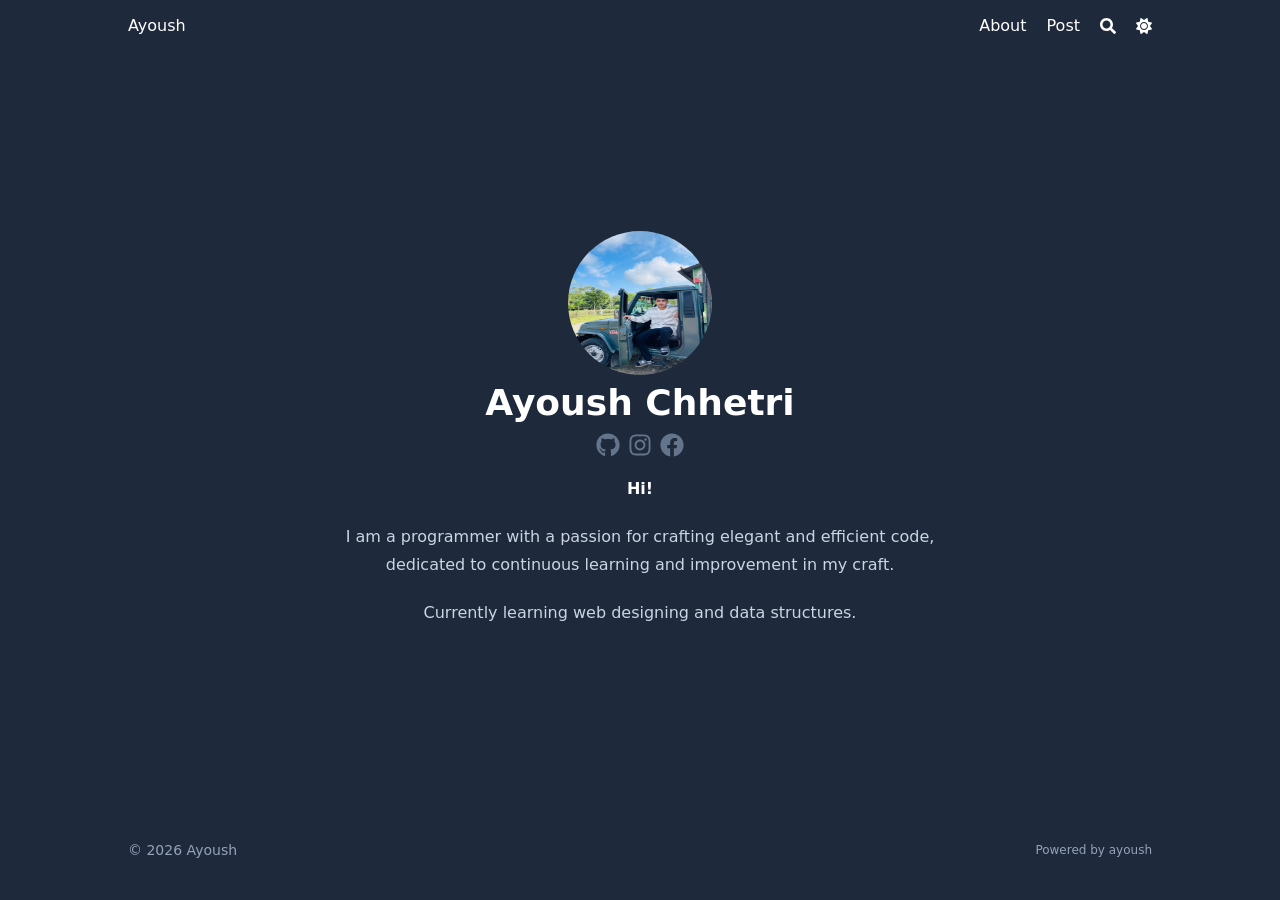
==== index.html @ 7d3e8500 "first deployment" ====
<!DOCTYPE html>
<html lang="en" dir="ltr" class="scroll-smooth" data-default-appearance="dark"
  data-auto-appearance="true"><head>
	<meta name="generator" content="Hugo 0.134.2">
  <meta charset="utf-8" />
  
  <meta http-equiv="content-language" content="en" />
  
  <meta name="viewport" content="width=device-width, initial-scale=1.0" />
  <meta http-equiv="X-UA-Compatible" content="ie=edge" />
  
  <title>Aayoush Chhetri</title>
  <meta name="title" content="Aayoush Chhetri" />
  <link rel="canonical" href="https://ayoushchhetri.com.np" />
  <link rel="alternate" type="application/rss+xml" href="/index.xml" title="ayoush" />
  <link rel="alternate" type="application/json" href="/index.json" title="Ayoush" />
   <link type="text/css" rel="stylesheet" href="/css/main.bundle.min.1c9cd0d1ebaf117272b5c4f6bd49878475cb210d5e0da4f061632d779f5bb46851881c187e6e634dba5071c4e3d80e7d5cec1dd80443b2fa68acd358f9eda881.css"
    integrity="sha512-HJzQ0euvEXJytcT2vUmHhHXLIQ1eDaTwYWMtd59btGhRiBwYfm5jTbpQccTj2A59XOwd2ARDsvporNNY&#43;e2ogQ==" />
  
    <script type="text/javascript" src="/js/appearance.min.516a16745bea5a9bd011138d254cc0fd3973cd55ce6e15f3dec763e7c7c2c7448f8fe7b54cca811cb821b0c7e12cd161caace1dd794ac3d34d40937cbcc9ee12.js"
    integrity="sha512-UWoWdFvqWpvQERONJUzA/TlzzVXObhXz3sdj58fCx0SPj&#43;e1TMqBHLghsMfhLNFhyqzh3XlKw9NNQJN8vMnuEg=="></script>
  
   <script defer type="text/javascript" id="script-bundle" src="/js/main.bundle.min.c178288131a2f1ad46910438db47ac5f7e1c48cf949e49f6dc3310c8ec9660e23fe505805eba4e2e73711335808500360d773a2b64322feb35df52856edca286.js"
    integrity="sha512-wXgogTGi8a1GkQQ420esX34cSM&#43;Unkn23DMQyOyWYOI/5QWAXrpOLnNxEzWAhQA2DXc6K2QyL&#43;s131KFbtyihg==" data-copy="" data-copied=""></script>
  
   <script src="/lib/zoom/zoom.min.37d2094687372da3f7343a221a470f6b8806f7891aa46a5a03966af7f0ebd38b9fe536cb154e6ad28f006d184b294525a7c4054b6bbb4be62d8b453b42db99bd.js" integrity="sha512-N9IJRoc3LaP3NDoiGkcPa4gG94kapGpaA5Zq9/Dr04uf5TbLFU5q0o8AbRhLKUUlp8QFS2u7S&#43;Yti0U7QtuZvQ=="></script>
  
  
  
  <link rel="apple-touch-icon" sizes="180x180" href="/apple-touch-icon.png" />
  <link rel="icon" type="image/png" sizes="32x32" href="/favicon-32x32.png" />
  <link rel="icon" type="image/png" sizes="16x16" href="/favicon-16x16.png" />
  <link rel="manifest" href="/site.webmanifest" />
   
  <meta property="og:url" content="https://ayoushchhetri.com.np">
  <meta property="og:site_name" content="Aayoush Chhetri">
  <meta property="og:title" content="Aayoush Chhetri">
  <meta property="og:locale" content="en">
  <meta property="og:type" content="website">

  
  <meta name="twitter:card" content="summary">
  <meta name="twitter:title" content="Aayoush Chhetri">

  
  <script type="application/ld+json">
  {
    "@context": "https://schema.org",
    "@type": "WebSite",
    "@id": "https:\/\/ayoushchhetri.com.np\/",
    "name": "Aayoush Chhetri",
    
    "inLanguage": "en",
    "url": "https:\/\/ayoushchhetri.com.np\/",
    
    "publisher" : {
      "@type": "Person",
      "name": "Aayoush Chhetri"
    }
  }
  </script>


  
  
  <meta name="author" content="Aayoush Chhetri" />
  
  
  
  <link href="https://github.com/ayoushchhetri" rel="me" />
  
  
  <link href="https://instagram.com/ayoush_chhetri" rel="me" />
  
  
  <link href="https://facebook.com/ayoush.chhetri" rel="me" />
  
  
  
  

<script src="/lib/jquery/jquery.slim.min.b0dca576e87d7eaa5850ae4e61759c065786cdb6489d68fcc82240539eebd5da522bdb4fda085ffd245808c8fe2acb2516408eb774ef26b5f6015fc6737c0ea8.js" integrity="sha512-sNylduh9fqpYUK5OYXWcBleGzbZInWj8yCJAU57r1dpSK9tP2ghf/SRYCMj&#43;KsslFkCOt3TvJrX2AV/Gc3wOqA=="></script>
<meta name="theme-color"/>
  
  
</head>
<body
  class="flex flex-col h-screen px-6 m-auto text-lg leading-7 max-w-7xl bg-neutral text-neutral-900 dark:bg-neutral-800 dark:text-neutral sm:px-14 md:px-24 lg:px-32 scrollbar-thin scrollbar-track-neutral-200 scrollbar-thumb-neutral-400 dark:scrollbar-track-neutral-800 dark:scrollbar-thumb-neutral-600">
  <div id="the-top" class="absolute flex self-center">
    <a class="px-3 py-1 text-sm -translate-y-8 rounded-b-lg bg-primary-200 focus:translate-y-0 dark:bg-neutral-600"
      href="#main-content"><span
        class="font-bold text-primary-600 ltr:pr-2 rtl:pl-2 dark:text-primary-400">&darr;</span>Skip to main content</a>
  </div>
  
  
  <div style="padding-left:0;padding-right:0;padding-top:2px;padding-bottom:3px"
    class="main-menu flex items-center justify-between px-4 py-6 sm:px-6 md:justify-start gap-x-3">
    
    <div class="flex flex-1 items-center justify-between">
        <nav class="flex space-x-3">

            
            <a href="/" class="text-base font-medium text-gray-500 hover:text-gray-900">Ayoush</a>
            

        </nav>
        <nav class="hidden md:flex items-center gap-x-5 md:ml-12 h-12">

            
            
            
  <a href="/about/"  class="flex items-center text-gray-500 hover:text-primary-600 dark:hover:text-primary-400">
    
    <p class="text-base font-medium" title="">
        About
    </p>
</a>



            
            
  <a href="/post/"  class="flex items-center text-gray-500 hover:text-primary-600 dark:hover:text-primary-400">
    
    <p class="text-base font-medium" title="">
        Post
    </p>
</a>



            
            

            


            
            <button id="search-button" aria-label="Search" class="text-base hover:text-primary-600 dark:hover:text-primary-400"
                title="">
                

  <span class="relative block icon">
    <svg aria-hidden="true" focusable="false" data-prefix="fas" data-icon="search" class="svg-inline--fa fa-search fa-w-16" role="img" xmlns="http://www.w3.org/2000/svg" viewBox="0 0 512 512"><path fill="currentColor" d="M505 442.7L405.3 343c-4.5-4.5-10.6-7-17-7H372c27.6-35.3 44-79.7 44-128C416 93.1 322.9 0 208 0S0 93.1 0 208s93.1 208 208 208c48.3 0 92.7-16.4 128-44v16.3c0 6.4 2.5 12.5 7 17l99.7 99.7c9.4 9.4 24.6 9.4 33.9 0l28.3-28.3c9.4-9.4 9.4-24.6.1-34zM208 336c-70.7 0-128-57.2-128-128 0-70.7 57.2-128 128-128 70.7 0 128 57.2 128 128 0 70.7-57.2 128-128 128z"/></svg>

  </span>


            </button>
            


            
            
            <div
                class=" flex items-center">
                <button id="appearance-switcher" aria-label="Dark mode switcher" type="button" class="text-base hover:text-primary-600 dark:hover:text-primary-400">
                    <div class="flex items-center justify-center dark:hidden">
                        

  <span class="relative block icon">
    <svg xmlns="http://www.w3.org/2000/svg" viewBox="0 0 512 512"><path fill="currentColor" d="M32 256c0-123.8 100.3-224 223.8-224c11.36 0 29.7 1.668 40.9 3.746c9.616 1.777 11.75 14.63 3.279 19.44C245 86.5 211.2 144.6 211.2 207.8c0 109.7 99.71 193 208.3 172.3c9.561-1.805 16.28 9.324 10.11 16.95C387.9 448.6 324.8 480 255.8 480C132.1 480 32 379.6 32 256z"/></svg>

  </span>


                    </div>
                    <div class="items-center justify-center hidden dark:flex">
                        

  <span class="relative block icon">
    <svg xmlns="http://www.w3.org/2000/svg" viewBox="0 0 512 512"><path fill="currentColor" d="M256 159.1c-53.02 0-95.1 42.98-95.1 95.1S202.1 351.1 256 351.1s95.1-42.98 95.1-95.1S309 159.1 256 159.1zM509.3 347L446.1 255.1l63.15-91.01c6.332-9.125 1.104-21.74-9.826-23.72l-109-19.7l-19.7-109c-1.975-10.93-14.59-16.16-23.72-9.824L256 65.89L164.1 2.736c-9.125-6.332-21.74-1.107-23.72 9.824L121.6 121.6L12.56 141.3C1.633 143.2-3.596 155.9 2.736 164.1L65.89 256l-63.15 91.01c-6.332 9.125-1.105 21.74 9.824 23.72l109 19.7l19.7 109c1.975 10.93 14.59 16.16 23.72 9.824L256 446.1l91.01 63.15c9.127 6.334 21.75 1.107 23.72-9.822l19.7-109l109-19.7C510.4 368.8 515.6 356.1 509.3 347zM256 383.1c-70.69 0-127.1-57.31-127.1-127.1c0-70.69 57.31-127.1 127.1-127.1s127.1 57.3 127.1 127.1C383.1 326.7 326.7 383.1 256 383.1z"/></svg>

  </span>


                    </div>
                </button>
            </div>
            

        </nav>
        <div class="flex md:hidden items-center gap-x-5 md:ml-12 h-12">

            <span></span>

            


            
            <button id="search-button-mobile" aria-label="Search" class="text-base hover:text-primary-600 dark:hover:text-primary-400"
                title="">
                

  <span class="relative block icon">
    <svg aria-hidden="true" focusable="false" data-prefix="fas" data-icon="search" class="svg-inline--fa fa-search fa-w-16" role="img" xmlns="http://www.w3.org/2000/svg" viewBox="0 0 512 512"><path fill="currentColor" d="M505 442.7L405.3 343c-4.5-4.5-10.6-7-17-7H372c27.6-35.3 44-79.7 44-128C416 93.1 322.9 0 208 0S0 93.1 0 208s93.1 208 208 208c48.3 0 92.7-16.4 128-44v16.3c0 6.4 2.5 12.5 7 17l99.7 99.7c9.4 9.4 24.6 9.4 33.9 0l28.3-28.3c9.4-9.4 9.4-24.6.1-34zM208 336c-70.7 0-128-57.2-128-128 0-70.7 57.2-128 128-128 70.7 0 128 57.2 128 128 0 70.7-57.2 128-128 128z"/></svg>

  </span>


            </button>
            

            
            
            <button id="appearance-switcher-mobile" aria-label="Dark mode switcher" type="button" class="text-base hover:text-primary-600 dark:hover:text-primary-400 ltr:mr-1 rtl:ml-1">
                <div class="flex items-center justify-center dark:hidden">
                    

  <span class="relative block icon">
    <svg xmlns="http://www.w3.org/2000/svg" viewBox="0 0 512 512"><path fill="currentColor" d="M32 256c0-123.8 100.3-224 223.8-224c11.36 0 29.7 1.668 40.9 3.746c9.616 1.777 11.75 14.63 3.279 19.44C245 86.5 211.2 144.6 211.2 207.8c0 109.7 99.71 193 208.3 172.3c9.561-1.805 16.28 9.324 10.11 16.95C387.9 448.6 324.8 480 255.8 480C132.1 480 32 379.6 32 256z"/></svg>

  </span>


                </div>
                <div class="items-center justify-center hidden dark:flex">
                    

  <span class="relative block icon">
    <svg xmlns="http://www.w3.org/2000/svg" viewBox="0 0 512 512"><path fill="currentColor" d="M256 159.1c-53.02 0-95.1 42.98-95.1 95.1S202.1 351.1 256 351.1s95.1-42.98 95.1-95.1S309 159.1 256 159.1zM509.3 347L446.1 255.1l63.15-91.01c6.332-9.125 1.104-21.74-9.826-23.72l-109-19.7l-19.7-109c-1.975-10.93-14.59-16.16-23.72-9.824L256 65.89L164.1 2.736c-9.125-6.332-21.74-1.107-23.72 9.824L121.6 121.6L12.56 141.3C1.633 143.2-3.596 155.9 2.736 164.1L65.89 256l-63.15 91.01c-6.332 9.125-1.105 21.74 9.824 23.72l109 19.7l19.7 109c1.975 10.93 14.59 16.16 23.72 9.824L256 446.1l91.01 63.15c9.127 6.334 21.75 1.107 23.72-9.822l19.7-109l109-19.7C510.4 368.8 515.6 356.1 509.3 347zM256 383.1c-70.69 0-127.1-57.31-127.1-127.1c0-70.69 57.31-127.1 127.1-127.1s127.1 57.3 127.1 127.1C383.1 326.7 326.7 383.1 256 383.1z"/></svg>

  </span>


                </div>
            </button>
            

        </div>
    </div>
    <div class="-my-2 md:hidden">

        <label id="menu-button" class="block">
            
            <div class="cursor-pointer hover:text-primary-600 dark:hover:text-primary-400">
                

  <span class="relative block icon">
    <svg xmlns="http://www.w3.org/2000/svg" viewBox="0 0 448 512"><path fill="currentColor" d="M0 96C0 78.33 14.33 64 32 64H416C433.7 64 448 78.33 448 96C448 113.7 433.7 128 416 128H32C14.33 128 0 113.7 0 96zM0 256C0 238.3 14.33 224 32 224H416C433.7 224 448 238.3 448 256C448 273.7 433.7 288 416 288H32C14.33 288 0 273.7 0 256zM416 448H32C14.33 448 0 433.7 0 416C0 398.3 14.33 384 32 384H416C433.7 384 448 398.3 448 416C448 433.7 433.7 448 416 448z"/></svg>

  </span>


            </div>
            <div id="menu-wrapper" style="padding-top:5px;"
                class="fixed inset-0 z-30 invisible w-screen h-screen m-0 overflow-auto transition-opacity opacity-0 cursor-default bg-neutral-100/50 backdrop-blur-sm dark:bg-neutral-900/50">
                <ul
                    class="flex space-y-2 mt-3 flex-col items-end w-full px-6 py-6 mx-auto overflow-visible list-none ltr:text-right rtl:text-left max-w-7xl">

                    <li id="menu-close-button">
                        <span
                            class="cursor-pointer inline-block align-text-bottom hover:text-primary-600 dark:hover:text-primary-400">

  <span class="relative block icon">
    <svg xmlns="http://www.w3.org/2000/svg" viewBox="0 0 320 512"><path fill="currentColor" d="M310.6 361.4c12.5 12.5 12.5 32.75 0 45.25C304.4 412.9 296.2 416 288 416s-16.38-3.125-22.62-9.375L160 301.3L54.63 406.6C48.38 412.9 40.19 416 32 416S15.63 412.9 9.375 406.6c-12.5-12.5-12.5-32.75 0-45.25l105.4-105.4L9.375 150.6c-12.5-12.5-12.5-32.75 0-45.25s32.75-12.5 45.25 0L160 210.8l105.4-105.4c12.5-12.5 32.75-12.5 45.25 0s12.5 32.75 0 45.25l-105.4 105.4L310.6 361.4z"/></svg>

  </span>

</span>
                    </li>

                    

                    
  <li class="mt-1">
    <a href="/about/"  class="flex items-center text-gray-500 hover:text-primary-600 dark:hover:text-primary-400">
        
        <p class="text-bg font-bg" title="">
            About
        </p>
    </a>
</li>




                    

                    
  <li class="mt-1">
    <a href="/post/"  class="flex items-center text-gray-500 hover:text-primary-600 dark:hover:text-primary-400">
        
        <p class="text-bg font-bg" title="">
            Post
        </p>
    </a>
</li>




                    

                </ul>
                
                

            </div>
        </label>
    </div>
</div>





  
  <div class="relative flex flex-col grow">
    <main id="main-content" class="grow">
      
  
  
    
<article class="
    h-full
   flex flex-col items-center justify-center text-center">
  <header class="relative px-1 py-1 flex flex-col items-center mb-3">
    
      
      
        
      
      
        
          
        
        <img class="mb-2 rounded-full h-36 w-36" width="144" height="144" alt="Susma Tandan"
          src="/img/ayoush.jpg" />
      
    
    <h1 class="text-4xl font-extrabold">
      Ayoush Chhetri
    </h1>
    
    <div class="mt-1 text-2xl">
      
  <div class="flex flex-wrap text-neutral-400 dark:text-neutral-500">
    
      
        <a
          class="px-1 hover:text-primary-700 dark:hover:text-primary-400"
          href="https://github.com/bwit25daoh-bit"
          target="_blank"
          aria-label="Github"
          rel="me noopener noreferrer"
          ><span class="inline-block align-text-bottom">

  <span class="relative block icon">
    <svg xmlns="http://www.w3.org/2000/svg" viewBox="0 0 496 512"><path fill="currentColor" d="M165.9 397.4c0 2-2.3 3.6-5.2 3.6-3.3.3-5.6-1.3-5.6-3.6 0-2 2.3-3.6 5.2-3.6 3-.3 5.6 1.3 5.6 3.6zm-31.1-4.5c-.7 2 1.3 4.3 4.3 4.9 2.6 1 5.6 0 6.2-2s-1.3-4.3-4.3-5.2c-2.6-.7-5.5.3-6.2 2.3zm44.2-1.7c-2.9.7-4.9 2.6-4.6 4.9.3 2 2.9 3.3 5.9 2.6 2.9-.7 4.9-2.6 4.6-4.6-.3-1.9-3-3.2-5.9-2.9zM244.8 8C106.1 8 0 113.3 0 252c0 110.9 69.8 205.8 169.5 239.2 12.8 2.3 17.3-5.6 17.3-12.1 0-6.2-.3-40.4-.3-61.4 0 0-70 15-84.7-29.8 0 0-11.4-29.1-27.8-36.6 0 0-22.9-15.7 1.6-15.4 0 0 24.9 2 38.6 25.8 21.9 38.6 58.6 27.5 72.9 20.9 2.3-16 8.8-27.1 16-33.7-55.9-6.2-112.3-14.3-112.3-110.5 0-27.5 7.6-41.3 23.6-58.9-2.6-6.5-11.1-33.3 2.6-67.9 20.9-6.5 69 27 69 27 20-5.6 41.5-8.5 62.8-8.5s42.8 2.9 62.8 8.5c0 0 48.1-33.6 69-27 13.7 34.7 5.2 61.4 2.6 67.9 16 17.7 25.8 31.5 25.8 58.9 0 96.5-58.9 104.2-114.8 110.5 9.2 7.9 17 22.9 17 46.4 0 33.7-.3 75.4-.3 83.6 0 6.5 4.6 14.4 17.3 12.1C428.2 457.8 496 362.9 496 252 496 113.3 383.5 8 244.8 8zM97.2 352.9c-1.3 1-1 3.3.7 5.2 1.6 1.6 3.9 2.3 5.2 1 1.3-1 1-3.3-.7-5.2-1.6-1.6-3.9-2.3-5.2-1zm-10.8-8.1c-.7 1.3.3 2.9 2.3 3.9 1.6 1 3.6.7 4.3-.7.7-1.3-.3-2.9-2.3-3.9-2-.6-3.6-.3-4.3.7zm32.4 35.6c-1.6 1.3-1 4.3 1.3 6.2 2.3 2.3 5.2 2.6 6.5 1 1.3-1.3.7-4.3-1.3-6.2-2.2-2.3-5.2-2.6-6.5-1zm-11.4-14.7c-1.6 1-1.6 3.6 0 5.9 1.6 2.3 4.3 3.3 5.6 2.3 1.6-1.3 1.6-3.9 0-6.2-1.4-2.3-4-3.3-5.6-2z"/></svg>

  </span>

</span></a
        >
      
    
      
        <a
          class="px-1 hover:text-primary-700 dark:hover:text-primary-400"
          href="https://instagram.com/aayush_chettri_f?igsh=Z2xnaGVqNm93NjB4"
          target="_blank"
          aria-label="Instagram"
          rel="me noopener noreferrer"
          ><span class="inline-block align-text-bottom">

  <span class="relative block icon">
    <svg xmlns="http://www.w3.org/2000/svg" viewBox="0 0 448 512"><path fill="currentColor" d="M224.1 141c-63.6 0-114.9 51.3-114.9 114.9s51.3 114.9 114.9 114.9S339 319.5 339 255.9 287.7 141 224.1 141zm0 189.6c-41.1 0-74.7-33.5-74.7-74.7s33.5-74.7 74.7-74.7 74.7 33.5 74.7 74.7-33.6 74.7-74.7 74.7zm146.4-194.3c0 14.9-12 26.8-26.8 26.8-14.9 0-26.8-12-26.8-26.8s12-26.8 26.8-26.8 26.8 12 26.8 26.8zm76.1 27.2c-1.7-35.9-9.9-67.7-36.2-93.9-26.2-26.2-58-34.4-93.9-36.2-37-2.1-147.9-2.1-184.9 0-35.8 1.7-67.6 9.9-93.9 36.1s-34.4 58-36.2 93.9c-2.1 37-2.1 147.9 0 184.9 1.7 35.9 9.9 67.7 36.2 93.9s58 34.4 93.9 36.2c37 2.1 147.9 2.1 184.9 0 35.9-1.7 67.7-9.9 93.9-36.2 26.2-26.2 34.4-58 36.2-93.9 2.1-37 2.1-147.8 0-184.8zM398.8 388c-7.8 19.6-22.9 34.7-42.6 42.6-29.5 11.7-99.5 9-132.1 9s-102.7 2.6-132.1-9c-19.6-7.8-34.7-22.9-42.6-42.6-11.7-29.5-9-99.5-9-132.1s-2.6-102.7 9-132.1c7.8-19.6 22.9-34.7 42.6-42.6 29.5-11.7 99.5-9 132.1-9s102.7-2.6 132.1 9c19.6 7.8 34.7 22.9 42.6 42.6 11.7 29.5 9 99.5 9 132.1s2.7 102.7-9 132.1z"/></svg>

  </span>

</span></a
        >
      
    
      
        <a
          class="px-1 hover:text-primary-700 dark:hover:text-primary-400"
          href="https://facebook.com/aayush.kshetri.131767"
          target="_blank"
          aria-label="Facebook"
          rel="me noopener noreferrer"
          ><span class="inline-block align-text-bottom">

  <span class="relative block icon">
    <svg xmlns="http://www.w3.org/2000/svg" viewBox="0 0 512 512"><path fill="currentColor" d="M504 256C504 119 393 8 256 8S8 119 8 256c0 123.78 90.69 226.38 209.25 245V327.69h-63V256h63v-54.64c0-62.15 37-96.48 93.67-96.48 27.14 0 55.52 4.84 55.52 4.84v61h-31.28c-30.8 0-40.41 19.12-40.41 38.73V256h68.78l-11 71.69h-57.78V501C413.31 482.38 504 379.78 504 256z"/></svg>

  </span>

</span></a
        >
      
    
  </div>


    </div>
  </header>
  <section class="prose dark:prose-invert"><p><strong>Hi!</strong></p>
<p>I am a programmer with a passion for crafting elegant and efficient code, dedicated to continuous learning and improvement in my craft.</p>
<p>Currently learning web designing and data structures.</p>
</section>
</article>
<section>
  



</section>

  

      <div id="top-scroller" class="pointer-events-none absolute top-[110vh] bottom-0 w-12 ltr:right-0 rtl:left-0">
  <a href="#the-top"
    class="pointer-events-auto sticky top-[calc(100vh-5.5rem)] flex h-12 w-12 mb-16 items-center justify-center rounded-full bg-neutral/50 text-xl text-neutral-700 hover:text-primary-600 dark:bg-neutral-800/50 dark:text-neutral dark:hover:text-primary-400"
    aria-label="Scroll to top" title="Scroll to top">
    &uarr;
  </a>
</div>
    </main><footer id="site-footer" class="py-10 print:hidden">
  
  
    
  
  <div class="flex items-center justify-between">

    
    
    <p class="text-sm text-neutral-500 dark:text-neutral-400">
      &copy;
      2026
      Ayoush
    </p>
    

    
    
    <p class="text-xs text-neutral-500 dark:text-neutral-400">
      
      
      Powered by ayoush
    </p>
    

  </div>
  <script>
    
    mediumZoom(document.querySelectorAll("img:not(.nozoom)"), {
      margin: 24,
      background: 'rgba(0,0,0,0.5)',
      scrollOffset: 0,
    })
    
  </script>
  
  
  <script type="text/javascript" src="/js/process.min.ee03488f19c93c2efb199e2e3014ea5f3cb2ce7d45154adb3399a158cac27ca52831db249ede5bb602700ef87eb02434139de0858af1818ab0fb4182472204a4.js" integrity="sha512-7gNIjxnJPC77GZ4uMBTqXzyyzn1FFUrbM5mhWMrCfKUoMdsknt5btgJwDvh&#43;sCQ0E53ghYrxgYqw&#43;0GCRyIEpA=="></script>
  
  
</footer>
<div
  id="search-wrapper"
  class="invisible fixed inset-0 flex h-screen w-screen cursor-default flex-col bg-neutral-500/50 p-4 backdrop-blur-sm dark:bg-neutral-900/50 sm:p-6 md:p-[10vh] lg:p-[12vh]"
  data-url="https://susma33.github.io/"
  style="z-index:500"
>
  <div
    id="search-modal"
    class="flex flex-col w-full max-w-3xl min-h-0 mx-auto border rounded-md shadow-lg top-20 border-neutral-200 bg-neutral dark:border-neutral-700 dark:bg-neutral-800"
  >
    <header class="relative z-10 flex items-center justify-between flex-none px-2">
      <form class="flex items-center flex-auto min-w-0">
        <div class="flex items-center justify-center w-8 h-8 text-neutral-400">
          

  <span class="relative block icon">
    <svg aria-hidden="true" focusable="false" data-prefix="fas" data-icon="search" class="svg-inline--fa fa-search fa-w-16" role="img" xmlns="http://www.w3.org/2000/svg" viewBox="0 0 512 512"><path fill="currentColor" d="M505 442.7L405.3 343c-4.5-4.5-10.6-7-17-7H372c27.6-35.3 44-79.7 44-128C416 93.1 322.9 0 208 0S0 93.1 0 208s93.1 208 208 208c48.3 0 92.7-16.4 128-44v16.3c0 6.4 2.5 12.5 7 17l99.7 99.7c9.4 9.4 24.6 9.4 33.9 0l28.3-28.3c9.4-9.4 9.4-24.6.1-34zM208 336c-70.7 0-128-57.2-128-128 0-70.7 57.2-128 128-128 70.7 0 128 57.2 128 128 0 70.7-57.2 128-128 128z"/></svg>

  </span>


        </div>
        <input
          type="search"
          id="search-query"
          class="flex flex-auto h-12 mx-1 bg-transparent appearance-none focus:outline-dotted focus:outline-2 focus:outline-transparent"
          placeholder="Search"
          tabindex="0"
        />
      </form>
      <button
        id="close-search-button"
        class="flex items-center justify-center w-8 h-8 text-neutral-700 hover:text-primary-600 dark:text-neutral dark:hover:text-primary-400"
        title="Close (Esc)"
      >
        

  <span class="relative block icon">
    <svg xmlns="http://www.w3.org/2000/svg" viewBox="0 0 320 512"><path fill="currentColor" d="M310.6 361.4c12.5 12.5 12.5 32.75 0 45.25C304.4 412.9 296.2 416 288 416s-16.38-3.125-22.62-9.375L160 301.3L54.63 406.6C48.38 412.9 40.19 416 32 416S15.63 412.9 9.375 406.6c-12.5-12.5-12.5-32.75 0-45.25l105.4-105.4L9.375 150.6c-12.5-12.5-12.5-32.75 0-45.25s32.75-12.5 45.25 0L160 210.8l105.4-105.4c12.5-12.5 32.75-12.5 45.25 0s12.5 32.75 0 45.25l-105.4 105.4L310.6 361.4z"/></svg>

  </span>


      </button>
    </header>
    <section class="flex-auto px-2 overflow-auto">
      <ul id="search-results">
        
      </ul>
    </section>
  </div>
</div>

  </div>
</body>

</html>
---- css/main.bundle.min.1c9cd0d1ebaf117272b5c4f6bd49878475cb210d5e0da4f061632d779f5bb46851881c187e6e634dba5071c4e3d80e7d5cec1dd80443b2fa68acd358f9eda881.css ----
:root{--color-neutral:255, 255, 255;--color-neutral-50:248, 250, 252;--color-neutral-100:241, 245, 249;--color-neutral-200:226, 232, 240;--color-neutral-300:203, 213, 225;--color-neutral-400:148, 163, 184;--color-neutral-500:100, 116, 139;--color-neutral-600:71, 85, 105;--color-neutral-700:51, 65, 85;--color-neutral-800:30, 41, 59;--color-neutral-900:15, 23, 42;--color-primary-50:239, 246, 255;--color-primary-100:219, 234, 254;--color-primary-200:191, 219, 254;--color-primary-300:147, 197, 253;--color-primary-400:96, 165, 250;--color-primary-500:59, 130, 246;--color-primary-600:37, 99, 235;--color-primary-700:29, 78, 216;--color-primary-800:30, 64, 175;--color-primary-900:30, 58, 138;--color-secondary-50:236, 254, 255;--color-secondary-100:207, 250, 254;--color-secondary-200:165, 243, 252;--color-secondary-300:103, 232, 249;--color-secondary-400:34, 211, 238;--color-secondary-500:6, 182, 212;--color-secondary-600:8, 145, 178;--color-secondary-700:14, 116, 144;--color-secondary-800:21, 94, 117;--color-secondary-900:22, 78, 99}/*!Blowfish | MIT License | https://github.com/nunocoracao/blowfish*/#zen-mode-button{cursor:pointer}.zen-mode{position:relative}body.zen-mode-enable{ #bmc-wbtn, .author { display:none !important; }}*,::before,::after{--tw-border-spacing-x:0;--tw-border-spacing-y:0;--tw-translate-x:0;--tw-translate-y:0;--tw-rotate:0;--tw-skew-x:0;--tw-skew-y:0;--tw-scale-x:1;--tw-scale-y:1;--tw-pan-x: ;--tw-pan-y: ;--tw-pinch-zoom: ;--tw-scroll-snap-strictness:proximity;--tw-gradient-from-position: ;--tw-gradient-via-position: ;--tw-gradient-to-position: ;--tw-ordinal: ;--tw-slashed-zero: ;--tw-numeric-figure: ;--tw-numeric-spacing: ;--tw-numeric-fraction: ;--tw-ring-inset: ;--tw-ring-offset-width:0px;--tw-ring-offset-color:#fff;--tw-ring-color:rgb(59 130 246 / 0.5);--tw-ring-offset-shadow:0 0 #0000;--tw-ring-shadow:0 0 #0000;--tw-shadow:0 0 #0000;--tw-shadow-colored:0 0 #0000;--tw-blur: ;--tw-brightness: ;--tw-contrast: ;--tw-grayscale: ;--tw-hue-rotate: ;--tw-invert: ;--tw-saturate: ;--tw-sepia: ;--tw-drop-shadow: ;--tw-backdrop-blur: ;--tw-backdrop-brightness: ;--tw-backdrop-contrast: ;--tw-backdrop-grayscale: ;--tw-backdrop-hue-rotate: ;--tw-backdrop-invert: ;--tw-backdrop-opacity: ;--tw-backdrop-saturate: ;--tw-backdrop-sepia: ;--tw-contain-size: ;--tw-contain-layout: ;--tw-contain-paint: ;--tw-contain-style: }::backdrop{--tw-border-spacing-x:0;--tw-border-spacing-y:0;--tw-translate-x:0;--tw-translate-y:0;--tw-rotate:0;--tw-skew-x:0;--tw-skew-y:0;--tw-scale-x:1;--tw-scale-y:1;--tw-pan-x: ;--tw-pan-y: ;--tw-pinch-zoom: ;--tw-scroll-snap-strictness:proximity;--tw-gradient-from-position: ;--tw-gradient-via-position: ;--tw-gradient-to-position: ;--tw-ordinal: ;--tw-slashed-zero: ;--tw-numeric-figure: ;--tw-numeric-spacing: ;--tw-numeric-fraction: ;--tw-ring-inset: ;--tw-ring-offset-width:0px;--tw-ring-offset-color:#fff;--tw-ring-color:rgb(59 130 246 / 0.5);--tw-ring-offset-shadow:0 0 #0000;--tw-ring-shadow:0 0 #0000;--tw-shadow:0 0 #0000;--tw-shadow-colored:0 0 #0000;--tw-blur: ;--tw-brightness: ;--tw-contrast: ;--tw-grayscale: ;--tw-hue-rotate: ;--tw-invert: ;--tw-saturate: ;--tw-sepia: ;--tw-drop-shadow: ;--tw-backdrop-blur: ;--tw-backdrop-brightness: ;--tw-backdrop-contrast: ;--tw-backdrop-grayscale: ;--tw-backdrop-hue-rotate: ;--tw-backdrop-invert: ;--tw-backdrop-opacity: ;--tw-backdrop-saturate: ;--tw-backdrop-sepia: ;--tw-contain-size: ;--tw-contain-layout: ;--tw-contain-paint: ;--tw-contain-style: }/*!tailwindcss v3.4.17 | MIT License | https://tailwindcss.com*/*,::before,::after{box-sizing:border-box;border-width:0;border-style:solid;border-color:initial}::before,::after{--tw-content:''}html,:host{line-height:1.5;-webkit-text-size-adjust:100%;-moz-tab-size:4;-o-tab-size:4;tab-size:4;font-family:ui-sans-serif,system-ui,sans-serif,apple color emoji,segoe ui emoji,segoe ui symbol,noto color emoji;font-feature-settings:normal;font-variation-settings:normal;-webkit-tap-highlight-color:transparent}body{margin:0;line-height:inherit}hr{height:0;color:inherit;border-top-width:1px}abbr:where([title]){-webkit-text-decoration:underline dotted;text-decoration:underline dotted}h1,h2,h3,h4,h5,h6{font-size:inherit;font-weight:inherit}a{color:inherit;text-decoration:inherit}b,strong{font-weight:bolder}code,kbd,samp,pre{font-family:ui-monospace,SFMono-Regular,Menlo,Monaco,Consolas,liberation mono,courier new,monospace;font-feature-settings:normal;font-variation-settings:normal;font-size:1em}small{font-size:80%}sub,sup{font-size:75%;line-height:0;position:relative;vertical-align:baseline}sub{bottom:-.25em}sup{top:-.5em}table{text-indent:0;border-color:inherit;border-collapse:collapse}button,input,optgroup,select,textarea{font-family:inherit;font-feature-settings:inherit;font-variation-settings:inherit;font-size:100%;font-weight:inherit;line-height:inherit;letter-spacing:inherit;color:inherit;margin:0;padding:0}button,select{text-transform:none}button,input:where([type=button]),input:where([type=reset]),input:where([type=submit]){-webkit-appearance:button;background-color:transparent;background-image:none}:-moz-focusring{outline:auto}:-moz-ui-invalid{box-shadow:none}progress{vertical-align:baseline}::-webkit-inner-spin-button,::-webkit-outer-spin-button{height:auto}[type=search]{-webkit-appearance:textfield;outline-offset:-2px}::-webkit-search-decoration{-webkit-appearance:none}::-webkit-file-upload-button{-webkit-appearance:button;font:inherit}summary{display:list-item}blockquote,dl,dd,h1,h2,h3,h4,h5,h6,hr,figure,p,pre{margin:0}fieldset{margin:0;padding:0}legend{padding:0}ol,ul,menu{list-style:none;margin:0;padding:0}dialog{padding:0}textarea{resize:vertical}input::-moz-placeholder,textarea::-moz-placeholder{opacity:1;color:#9ca3af}input::placeholder,textarea::placeholder{opacity:1;color:#9ca3af}button,[role=button]{cursor:pointer}:disabled{cursor:default}img,svg,video,canvas,audio,iframe,embed,object{display:block;vertical-align:middle}img,video{max-width:100%;height:auto}[hidden]:where(:not([hidden=until-found])){display:none}[type=text],input:where(:not([type])),[type=email],[type=url],[type=password],[type=number],[type=date],[type=datetime-local],[type=month],[type=search],[type=tel],[type=time],[type=week],[multiple],textarea,select{-webkit-appearance:none;-moz-appearance:none;appearance:none;background-color:#fff;border-color:#6b7280;border-width:1px;border-radius:0;padding-top:.5rem;padding-right:.75rem;padding-bottom:.5rem;padding-left:.75rem;font-size:1rem;line-height:1.5rem;--tw-shadow:0 0 #0000}[type=text]:focus,input:where(:not([type])):focus,[type=email]:focus,[type=url]:focus,[type=password]:focus,[type=number]:focus,[type=date]:focus,[type=datetime-local]:focus,[type=month]:focus,[type=search]:focus,[type=tel]:focus,[type=time]:focus,[type=week]:focus,[multiple]:focus,textarea:focus,select:focus{outline:2px solid transparent;outline-offset:2px;--tw-ring-inset:var(--tw-empty,/*!*/ /*!*/);--tw-ring-offset-width:0px;--tw-ring-offset-color:#fff;--tw-ring-color:#2563eb;--tw-ring-offset-shadow:var(--tw-ring-inset) 0 0 0 var(--tw-ring-offset-width) var(--tw-ring-offset-color);--tw-ring-shadow:var(--tw-ring-inset) 0 0 0 calc(1px + var(--tw-ring-offset-width)) var(--tw-ring-color);box-shadow:var(--tw-ring-offset-shadow),var(--tw-ring-shadow),var(--tw-shadow);border-color:#2563eb}input::-moz-placeholder,textarea::-moz-placeholder{color:#6b7280;opacity:1}input::placeholder,textarea::placeholder{color:#6b7280;opacity:1}::-webkit-datetime-edit-fields-wrapper{padding:0}::-webkit-date-and-time-value{min-height:1.5em;text-align:inherit}::-webkit-datetime-edit{display:inline-flex}::-webkit-datetime-edit,::-webkit-datetime-edit-year-field,::-webkit-datetime-edit-month-field,::-webkit-datetime-edit-day-field,::-webkit-datetime-edit-hour-field,::-webkit-datetime-edit-minute-field,::-webkit-datetime-edit-second-field,::-webkit-datetime-edit-millisecond-field,::-webkit-datetime-edit-meridiem-field{padding-top:0;padding-bottom:0}select{background-image:url("data:image/svg+xml,%3csvg xmlns='http://www.w3.org/2000/svg' fill='none' viewBox='0 0 20 20'%3e%3cpath stroke='%236b7280' stroke-linecap='round' stroke-linejoin='round' stroke-width='1.5' d='M6 8l4 4 4-4'/%3e%3c/svg%3e");background-position:right .5rem center;background-repeat:no-repeat;background-size:1.5em 1.5em;padding-right:2.5rem;-webkit-print-color-adjust:exact;print-color-adjust:exact}[multiple],[size]:where(select:not([size="1"])){background-image:initial;background-position:initial;background-repeat:unset;background-size:initial;padding-right:.75rem;-webkit-print-color-adjust:unset;print-color-adjust:unset}[type=checkbox],[type=radio]{-webkit-appearance:none;-moz-appearance:none;appearance:none;padding:0;-webkit-print-color-adjust:exact;print-color-adjust:exact;display:inline-block;vertical-align:middle;background-origin:border-box;-webkit-user-select:none;-moz-user-select:none;user-select:none;flex-shrink:0;height:1rem;width:1rem;color:#2563eb;background-color:#fff;border-color:#6b7280;border-width:1px;--tw-shadow:0 0 #0000}[type=checkbox]{border-radius:0}[type=radio]{border-radius:100%}[type=checkbox]:focus,[type=radio]:focus{outline:2px solid transparent;outline-offset:2px;--tw-ring-inset:var(--tw-empty,/*!*/ /*!*/);--tw-ring-offset-width:2px;--tw-ring-offset-color:#fff;--tw-ring-color:#2563eb;--tw-ring-offset-shadow:var(--tw-ring-inset) 0 0 0 var(--tw-ring-offset-width) var(--tw-ring-offset-color);--tw-ring-shadow:var(--tw-ring-inset) 0 0 0 calc(2px + var(--tw-ring-offset-width)) var(--tw-ring-color);box-shadow:var(--tw-ring-offset-shadow),var(--tw-ring-shadow),var(--tw-shadow)}[type=checkbox]:checked,[type=radio]:checked{border-color:transparent;background-color:currentColor;background-size:100% 100%;background-position:50%;background-repeat:no-repeat}[type=checkbox]:checked{background-image:url("data:image/svg+xml,%3csvg viewBox='0 0 16 16' fill='white' xmlns='http://www.w3.org/2000/svg'%3e%3cpath d='M12.207 4.793a1 1 0 010 1.414l-5 5a1 1 0 01-1.414 0l-2-2a1 1 0 011.414-1.414L6.5 9.086l4.293-4.293a1 1 0 011.414 0z'/%3e%3c/svg%3e")}@media(forced-colors:active){[type=checkbox]:checked{-webkit-appearance:auto;-moz-appearance:auto;appearance:auto}}[type=radio]:checked{background-image:url("data:image/svg+xml,%3csvg viewBox='0 0 16 16' fill='white' xmlns='http://www.w3.org/2000/svg'%3e%3ccircle cx='8' cy='8' r='3'/%3e%3c/svg%3e")}@media(forced-colors:active){[type=radio]:checked{-webkit-appearance:auto;-moz-appearance:auto;appearance:auto}}[type=checkbox]:checked:hover,[type=checkbox]:checked:focus,[type=radio]:checked:hover,[type=radio]:checked:focus{border-color:transparent;background-color:currentColor}[type=checkbox]:indeterminate{background-image:url("data:image/svg+xml,%3csvg xmlns='http://www.w3.org/2000/svg' fill='none' viewBox='0 0 16 16'%3e%3cpath stroke='white' stroke-linecap='round' stroke-linejoin='round' stroke-width='2' d='M4 8h8'/%3e%3c/svg%3e");border-color:transparent;background-color:currentColor;background-size:100% 100%;background-position:50%;background-repeat:no-repeat}@media(forced-colors:active){[type=checkbox]:indeterminate{-webkit-appearance:auto;-moz-appearance:auto;appearance:auto}}[type=checkbox]:indeterminate:hover,[type=checkbox]:indeterminate:focus{border-color:transparent;background-color:currentColor}[type=file]{background:unset;border-color:inherit;border-width:0;border-radius:0;padding:0;font-size:unset;line-height:inherit}[type=file]:focus{outline:1px solid ButtonText;outline:1px auto -webkit-focus-ring-color}@supports(-moz-appearance:none){*{scrollbar-color:initial;scrollbar-width:initial}}.container{width:100%}@media(min-width:640px){.container{max-width:640px}}@media(min-width:853px){.container{max-width:853px}}@media(min-width:1024px){.container{max-width:1024px}}@media(min-width:1280px){.container{max-width:1280px}}@media(min-width:1536px){.container{max-width:1536px}}.prose{color:var(--tw-prose-body);max-width:65ch}.prose :where(p):not(:where([class~=not-prose],[class~=not-prose] *)){margin-top:1.25em;margin-bottom:1.25em}.prose :where([class~=lead]):not(:where([class~=not-prose],[class~=not-prose] *)){color:var(--tw-prose-lead);font-size:1.25em;line-height:1.6;margin-top:1.2em;margin-bottom:1.2em}.prose :where(a):not(:where([class~=not-prose],[class~=not-prose] *)){color:var(--tw-prose-links);text-decoration:none;font-weight:500;text-decoration-color:rgba(var(--color-primary-300),1)}.prose :where(a):not(:where([class~=not-prose],[class~=not-prose] *)):hover{color:rgba(var(--color-primary-600),1);text-decoration:none;border-radius:.09rem}.prose :where(strong):not(:where([class~=not-prose],[class~=not-prose] *)){color:var(--tw-prose-bold);font-weight:600}.prose :where(a strong):not(:where([class~=not-prose],[class~=not-prose] *)){color:inherit}.prose :where(blockquote strong):not(:where([class~=not-prose],[class~=not-prose] *)){color:inherit}.prose :where(thead th strong):not(:where([class~=not-prose],[class~=not-prose] *)){color:inherit}.prose :where(ol):not(:where([class~=not-prose],[class~=not-prose] *)){list-style-type:decimal;margin-top:1.25em;margin-bottom:1.25em;padding-inline-start:1.625em}.prose :where(ol[type=A]):not(:where([class~=not-prose],[class~=not-prose] *)){list-style-type:upper-alpha}.prose :where(ol[type=a]):not(:where([class~=not-prose],[class~=not-prose] *)){list-style-type:lower-alpha}.prose :where(ol[type=As]):not(:where([class~=not-prose],[class~=not-prose] *)){list-style-type:upper-alpha}.prose :where(ol[type=as]):not(:where([class~=not-prose],[class~=not-prose] *)){list-style-type:lower-alpha}.prose :where(ol[type=I]):not(:where([class~=not-prose],[class~=not-prose] *)){list-style-type:upper-roman}.prose :where(ol[type=i]):not(:where([class~=not-prose],[class~=not-prose] *)){list-style-type:lower-roman}.prose :where(ol[type=Is]):not(:where([class~=not-prose],[class~=not-prose] *)){list-style-type:upper-roman}.prose :where(ol[type=is]):not(:where([class~=not-prose],[class~=not-prose] *)){list-style-type:lower-roman}.prose :where(ol[type="1"]):not(:where([class~=not-prose],[class~=not-prose] *)){list-style-type:decimal}.prose :where(ul):not(:where([class~=not-prose],[class~=not-prose] *)){list-style-type:disc;margin-top:1.25em;margin-bottom:1.25em;padding-inline-start:1.625em}.prose :where(ol>li):not(:where([class~=not-prose],[class~=not-prose] *))::marker{font-weight:400;color:var(--tw-prose-counters)}.prose :where(ul>li):not(:where([class~=not-prose],[class~=not-prose] *))::marker{color:var(--tw-prose-bullets)}.prose :where(dt):not(:where([class~=not-prose],[class~=not-prose] *)){color:var(--tw-prose-headings);font-weight:600;margin-top:1.25em}.prose :where(hr):not(:where([class~=not-prose],[class~=not-prose] *)){border-color:var(--tw-prose-hr);border-top-width:1px;margin-top:3em;margin-bottom:3em}.prose :where(blockquote):not(:where([class~=not-prose],[class~=not-prose] *)){font-weight:500;font-style:italic;color:var(--tw-prose-quotes);border-inline-start-width:.25rem;border-inline-start-color:var(--tw-prose-quote-borders);quotes:"\201C""\201D""\2018""\2019";margin-top:1.6em;margin-bottom:1.6em;padding-inline-start:1em}.prose :where(blockquote p:first-of-type):not(:where([class~=not-prose],[class~=not-prose] *))::before{content:open-quote}.prose :where(blockquote p:last-of-type):not(:where([class~=not-prose],[class~=not-prose] *))::after{content:close-quote}.prose :where(h1):not(:where([class~=not-prose],[class~=not-prose] *)){color:var(--tw-prose-headings);font-weight:800;font-size:2.25em;margin-top:0;margin-bottom:.8888889em;line-height:1.1111111}.prose :where(h1 strong):not(:where([class~=not-prose],[class~=not-prose] *)){font-weight:900;color:inherit}.prose :where(h2):not(:where([class~=not-prose],[class~=not-prose] *)){color:var(--tw-prose-headings);font-weight:700;font-size:1.5em;margin-top:2em;margin-bottom:1em;line-height:1.3333333}.prose :where(h2 strong):not(:where([class~=not-prose],[class~=not-prose] *)){font-weight:800;color:inherit}.prose :where(h3):not(:where([class~=not-prose],[class~=not-prose] *)){color:var(--tw-prose-headings);font-weight:600;font-size:1.25em;margin-top:1.6em;margin-bottom:.6em;line-height:1.6}.prose :where(h3 strong):not(:where([class~=not-prose],[class~=not-prose] *)){font-weight:700;color:inherit}.prose :where(h4):not(:where([class~=not-prose],[class~=not-prose] *)){color:var(--tw-prose-headings);font-weight:600;margin-top:1.5em;margin-bottom:.5em;line-height:1.5}.prose :where(h4 strong):not(:where([class~=not-prose],[class~=not-prose] *)){font-weight:700;color:inherit}.prose :where(img):not(:where([class~=not-prose],[class~=not-prose] *)){margin-top:2em;margin-bottom:2em}.prose :where(picture):not(:where([class~=not-prose],[class~=not-prose] *)){display:block;margin-top:2em;margin-bottom:2em}.prose :where(video):not(:where([class~=not-prose],[class~=not-prose] *)){margin-top:2em;margin-bottom:2em}.prose :where(kbd):not(:where([class~=not-prose],[class~=not-prose] *)){font-weight:600;font-family:inherit;color:var(--tw-prose-kbd);box-shadow:0 0 0 1px rgb(var(--tw-prose-kbd-shadows)/10%),0 3px rgb(var(--tw-prose-kbd-shadows)/10%);font-size:.9rem;border-radius:.25rem;padding-top:.1875em;padding-inline-end:.375em;padding-bottom:.1875em;padding-inline-start:.375em;background-color:rgba(var(--color-neutral-200),1);padding:.1rem .4rem}.prose :where(code):not(:where([class~=not-prose],[class~=not-prose] *)){color:var(--tw-prose-code);font-weight:600;font-size:.875em;background-color:rgba(var(--color-neutral-50),1);padding-top:3px;padding-bottom:3px;padding-left:5px;padding-right:5px;border-radius:.25rem}.prose :where(code):not(:where([class~=not-prose],[class~=not-prose] *))::before{content:"`";display:none}.prose :where(code):not(:where([class~=not-prose],[class~=not-prose] *))::after{content:"`";display:none}.prose :where(a code):not(:where([class~=not-prose],[class~=not-prose] *)){color:var(--tw-prose-code)}.prose :where(h1 code):not(:where([class~=not-prose],[class~=not-prose] *)){color:inherit}.prose :where(h2 code):not(:where([class~=not-prose],[class~=not-prose] *)){color:inherit;font-size:.875em}.prose :where(h3 code):not(:where([class~=not-prose],[class~=not-prose] *)){color:inherit;font-size:.9em}.prose :where(h4 code):not(:where([class~=not-prose],[class~=not-prose] *)){color:inherit}.prose :where(blockquote code):not(:where([class~=not-prose],[class~=not-prose] *)){color:inherit}.prose :where(thead th code):not(:where([class~=not-prose],[class~=not-prose] *)){color:inherit}.prose :where(pre):not(:where([class~=not-prose],[class~=not-prose] *)){color:var(--tw-prose-pre-code);background-color:var(--tw-prose-pre-bg);overflow-x:auto;font-weight:400;font-size:.875em;line-height:1.7142857;margin-top:1.7142857em;margin-bottom:1.7142857em;border-radius:.375rem;padding-top:.8571429em;padding-inline-end:1.1428571em;padding-bottom:.8571429em;padding-inline-start:1.1428571em}.prose :where(pre code):not(:where([class~=not-prose],[class~=not-prose] *)){background-color:transparent;border-width:0;border-radius:0;padding:0;font-weight:inherit;color:inherit;font-size:inherit;font-family:inherit;line-height:inherit}.prose :where(pre code):not(:where([class~=not-prose],[class~=not-prose] *))::before{content:none}.prose :where(pre code):not(:where([class~=not-prose],[class~=not-prose] *))::after{content:none}.prose :where(table):not(:where([class~=not-prose],[class~=not-prose] *)){width:100%;table-layout:auto;margin-top:2em;margin-bottom:2em;font-size:.875em;line-height:1.7142857}.prose :where(thead):not(:where([class~=not-prose],[class~=not-prose] *)){border-bottom-width:1px;border-bottom-color:var(--tw-prose-th-borders)}.prose :where(thead th):not(:where([class~=not-prose],[class~=not-prose] *)){color:var(--tw-prose-headings);font-weight:600;vertical-align:bottom;padding-inline-end:.5714286em;padding-bottom:.5714286em;padding-inline-start:.5714286em}.prose :where(tbody tr):not(:where([class~=not-prose],[class~=not-prose] *)){border-bottom-width:1px;border-bottom-color:var(--tw-prose-td-borders)}.prose :where(tbody tr:last-child):not(:where([class~=not-prose],[class~=not-prose] *)){border-bottom-width:0}.prose :where(tbody td):not(:where([class~=not-prose],[class~=not-prose] *)){vertical-align:baseline}.prose :where(tfoot):not(:where([class~=not-prose],[class~=not-prose] *)){border-top-width:1px;border-top-color:var(--tw-prose-th-borders)}.prose :where(tfoot td):not(:where([class~=not-prose],[class~=not-prose] *)){vertical-align:top}.prose :where(th,td):not(:where([class~=not-prose],[class~=not-prose] *)){text-align:start}.prose :where(figure>*):not(:where([class~=not-prose],[class~=not-prose] *)){margin-top:0;margin-bottom:0}.prose :where(figcaption):not(:where([class~=not-prose],[class~=not-prose] *)){color:var(--tw-prose-captions);font-size:.875em;line-height:1.4285714;margin-top:.8571429em}.prose{--tw-prose-body:rgba(var(--color-neutral-700), 1);--tw-prose-headings:rgba(var(--color-neutral-800), 1);--tw-prose-lead:rgba(var(--color-neutral-500), 1);--tw-prose-links:rgba(var(--color-primary-600), 1);--tw-prose-bold:rgba(var(--color-neutral-900), 1);--tw-prose-counters:rgba(var(--color-neutral-800), 1);--tw-prose-bullets:rgba(var(--color-neutral-500), 1);--tw-prose-hr:rgba(var(--color-neutral-200), 1);--tw-prose-quotes:rgba(var(--color-neutral-700), 1);--tw-prose-quote-borders:rgba(var(--color-primary-200), 1);--tw-prose-captions:rgba(var(--color-neutral-500), 1);--tw-prose-kbd:#111827;--tw-prose-kbd-shadows:17 24 39;--tw-prose-code:rgba(var(--color-secondary-700), 1);--tw-prose-pre-code:rgba(var(--color-neutral-700), 1);--tw-prose-pre-bg:rgba(var(--color-neutral-50), 1);--tw-prose-th-borders:rgba(var(--color-neutral-500), 1);--tw-prose-td-borders:rgba(var(--color-neutral-300), 1);--tw-prose-invert-body:rgba(var(--color-neutral-300), 1);--tw-prose-invert-headings:rgba(var(--color-neutral-50), 1);--tw-prose-invert-lead:rgba(var(--color-neutral-500), 1);--tw-prose-invert-links:rgba(var(--color-primary-400), 1);--tw-prose-invert-bold:rgba(var(--color-neutral), 1);--tw-prose-invert-counters:rgba(var(--color-neutral-400), 1);--tw-prose-invert-bullets:rgba(var(--color-neutral-600), 1);--tw-prose-invert-hr:rgba(var(--color-neutral-500), 1);--tw-prose-invert-quotes:rgba(var(--color-neutral-200), 1);--tw-prose-invert-quote-borders:rgba(var(--color-primary-900), 1);--tw-prose-invert-captions:rgba(var(--color-neutral-400), 1);--tw-prose-invert-kbd:#fff;--tw-prose-invert-kbd-shadows:255 255 255;--tw-prose-invert-code:rgba(var(--color-secondary-400), 1);--tw-prose-invert-pre-code:rgba(var(--color-neutral-200), 1);--tw-prose-invert-pre-bg:rgba(var(--color-neutral-700), 1);--tw-prose-invert-th-borders:rgba(var(--color-neutral-500), 1);--tw-prose-invert-td-borders:rgba(var(--color-neutral-700), 1);font-size:1rem;line-height:1.75}.prose :where(picture>img):not(:where([class~=not-prose],[class~=not-prose] *)){margin-top:0;margin-bottom:0}.prose :where(li):not(:where([class~=not-prose],[class~=not-prose] *)){margin-top:.5em;margin-bottom:.5em}.prose :where(ol>li):not(:where([class~=not-prose],[class~=not-prose] *)){padding-inline-start:.375em}.prose :where(ul>li):not(:where([class~=not-prose],[class~=not-prose] *)){padding-inline-start:.375em}.prose :where(.prose>ul>li p):not(:where([class~=not-prose],[class~=not-prose] *)){margin-top:.75em;margin-bottom:.75em}.prose :where(.prose>ul>li>p:first-child):not(:where([class~=not-prose],[class~=not-prose] *)){margin-top:1.25em}.prose :where(.prose>ul>li>p:last-child):not(:where([class~=not-prose],[class~=not-prose] *)){margin-bottom:1.25em}.prose :where(.prose>ol>li>p:first-child):not(:where([class~=not-prose],[class~=not-prose] *)){margin-top:1.25em}.prose :where(.prose>ol>li>p:last-child):not(:where([class~=not-prose],[class~=not-prose] *)){margin-bottom:1.25em}.prose :where(ul ul,ul ol,ol ul,ol ol):not(:where([class~=not-prose],[class~=not-prose] *)){margin-top:.75em;margin-bottom:.75em}.prose :where(dl):not(:where([class~=not-prose],[class~=not-prose] *)){margin-top:1.25em;margin-bottom:1.25em}.prose :where(dd):not(:where([class~=not-prose],[class~=not-prose] *)){margin-top:.5em;padding-inline-start:1.625em}.prose :where(hr+*):not(:where([class~=not-prose],[class~=not-prose] *)){margin-top:0}.prose :where(h2+*):not(:where([class~=not-prose],[class~=not-prose] *)){margin-top:0}.prose :where(h3+*):not(:where([class~=not-prose],[class~=not-prose] *)){margin-top:0}.prose :where(h4+*):not(:where([class~=not-prose],[class~=not-prose] *)){margin-top:0}.prose :where(thead th:first-child):not(:where([class~=not-prose],[class~=not-prose] *)){padding-inline-start:0}.prose :where(thead th:last-child):not(:where([class~=not-prose],[class~=not-prose] *)){padding-inline-end:0}.prose :where(tbody td,tfoot td):not(:where([class~=not-prose],[class~=not-prose] *)){padding-top:.5714286em;padding-inline-end:.5714286em;padding-bottom:.5714286em;padding-inline-start:.5714286em}.prose :where(tbody td:first-child,tfoot td:first-child):not(:where([class~=not-prose],[class~=not-prose] *)){padding-inline-start:0}.prose :where(tbody td:last-child,tfoot td:last-child):not(:where([class~=not-prose],[class~=not-prose] *)){padding-inline-end:0}.prose :where(figure):not(:where([class~=not-prose],[class~=not-prose] *)){margin-top:2em;margin-bottom:2em}.prose :where(.prose>:first-child):not(:where([class~=not-prose],[class~=not-prose] *)){margin-top:0}.prose :where(.prose>:last-child):not(:where([class~=not-prose],[class~=not-prose] *)){margin-bottom:0}.prose :where(mark):not(:where([class~=not-prose],[class~=not-prose] *)){color:rgba(var(--color-neutral-800),1);background-color:rgba(var(--color-primary-600),1);padding:.1rem .2rem;border-radius:.25rem}.prose :where(p):not(:where([class~=not-prose],[class~=not-prose] *))::before{display:none}.prose :where(p):not(:where([class~=not-prose],[class~=not-prose] *))::after{display:none}.prose :where(a.active):not(:where([class~=not-prose],[class~=not-prose] *)){text-decoration-color:rgba(var(--color-primary-600),1)}.prose :where(p.active):not(:where([class~=not-prose],[class~=not-prose] *)){text-decoration-color:rgba(var(--color-primary-600),1)}.prose-invert{--tw-prose-body:var(--tw-prose-invert-body);--tw-prose-headings:var(--tw-prose-invert-headings);--tw-prose-lead:var(--tw-prose-invert-lead);--tw-prose-links:var(--tw-prose-invert-links);--tw-prose-bold:var(--tw-prose-invert-bold);--tw-prose-counters:var(--tw-prose-invert-counters);--tw-prose-bullets:var(--tw-prose-invert-bullets);--tw-prose-hr:var(--tw-prose-invert-hr);--tw-prose-quotes:var(--tw-prose-invert-quotes);--tw-prose-quote-borders:var(--tw-prose-invert-quote-borders);--tw-prose-captions:var(--tw-prose-invert-captions);--tw-prose-kbd:var(--tw-prose-invert-kbd);--tw-prose-kbd-shadows:var(--tw-prose-invert-kbd-shadows);--tw-prose-code:var(--tw-prose-invert-code);--tw-prose-pre-code:var(--tw-prose-invert-pre-code);--tw-prose-pre-bg:var(--tw-prose-invert-pre-bg);--tw-prose-th-borders:var(--tw-prose-invert-th-borders);--tw-prose-td-borders:var(--tw-prose-invert-td-borders)}.prose-invert :where(a):not(:where([class~=not-prose],[class~=not-prose] *)){text-decoration-color:rgba(var(--color-neutral-600),1)}.prose-invert :where(a):not(:where([class~=not-prose],[class~=not-prose] *)):hover{color:rgba(var(--color-primary-400),1)}.prose-invert :where(kbd):not(:where([class~=not-prose],[class~=not-prose] *)){color:rgba(var(--color-neutral-200),1);background-color:rgba(var(--color-neutral-700),1)}.prose-invert :where(mark):not(:where([class~=not-prose],[class~=not-prose] *)){background-color:rgba(var(--color-primary-400),1)}.prose-invert :where(code):not(:where([class~=not-prose],[class~=not-prose] *)){background-color:rgba(var(--color-neutral-700),1)}.prose-invert :where(a.active):not(:where([class~=not-prose],[class~=not-prose] *)){text-decoration-color:rgba(var(--color-primary-400),1)}.prose-invert :where(p.active):not(:where([class~=not-prose],[class~=not-prose] *)){text-decoration-color:rgba(var(--color-primary-400),1)}.sr-only{position:absolute;width:1px;height:1px;padding:0;margin:-1px;overflow:hidden;clip:rect(0,0,0,0);white-space:nowrap;border-width:0}.pointer-events-none{pointer-events:none}.pointer-events-auto{pointer-events:auto}.\!visible{visibility:visible!important}.visible{visibility:visible}.invisible{visibility:hidden}.collapse{visibility:collapse}.static{position:static}.fixed{position:fixed}.\!absolute{position:absolute!important}.absolute{position:absolute}.relative{position:relative}.sticky{position:sticky}.inset-0{inset:0}.inset-x-0{left:0;right:0}.bottom-0{bottom:0}.left-0{left:0}.right-0{right:0}.top-0{top:0}.top-20{top:5rem}.top-\[110vh\]{top:110vh}.top-\[calc\(100vh-5\.5rem\)\]{top:calc(100vh - 5.5rem)}.z-10{z-index:10}.z-30{z-index:30}.z-\[1040\]{z-index:1040}.z-\[1070\]{z-index:1070}.z-\[1080\]{z-index:1080}.z-\[1\]{z-index:1}.z-\[2\]{z-index:2}.z-\[999\]{z-index:999}.order-first{order:-9999}.float-left{float:left}.\!-m-px{margin:-1px!important}.m-0{margin:0}.m-1{margin:.25rem}.m-2{margin:.5rem}.m-auto{margin:auto}.-mx-2{margin-left:-.5rem;margin-right:-.5rem}.-my-2{margin-top:-.5rem;margin-bottom:-.5rem}.mx-1{margin-left:.25rem;margin-right:.25rem}.mx-\[15\%\]{margin-left:15%;margin-right:15%}.mx-\[3px\]{margin-left:3px;margin-right:3px}.mx-auto{margin-left:auto;margin-right:auto}.my-0{margin-top:0;margin-bottom:0}.my-3{margin-top:.75rem;margin-bottom:.75rem}.\!mb-0{margin-bottom:0!important}.\!mb-9{margin-bottom:2.25rem!important}.\!mt-0{margin-top:0!important}.-mb-1{margin-bottom:-.25rem}.-ml-12{margin-left:-3rem}.-mr-48{margin-right:-12rem}.-mr-\[100\%\]{margin-right:-100%}.mb-0{margin-bottom:0}.mb-1{margin-bottom:.25rem}.mb-10{margin-bottom:2.5rem}.mb-12{margin-bottom:3rem}.mb-16{margin-bottom:4rem}.mb-2{margin-bottom:.5rem}.mb-20{margin-bottom:5rem}.mb-3{margin-bottom:.75rem}.mb-5{margin-bottom:1.25rem}.mb-6{margin-bottom:1.5rem}.mb-\[2px\]{margin-bottom:2px}.ml-2{margin-left:.5rem}.ml-3{margin-left:.75rem}.ml-6{margin-left:1.5rem}.ml-auto{margin-left:auto}.mr-1{margin-right:.25rem}.mr-2{margin-right:.5rem}.mr-3{margin-right:.75rem}.mr-5{margin-right:1.25rem}.mr-auto{margin-right:auto}.mt-0{margin-top:0}.mt-1{margin-top:.25rem}.mt-10{margin-top:2.5rem}.mt-12{margin-top:3rem}.mt-2{margin-top:.5rem}.mt-20{margin-top:5rem}.mt-3{margin-top:.75rem}.mt-4{margin-top:1rem}.mt-5{margin-top:1.25rem}.mt-6{margin-top:1.5rem}.mt-8{margin-top:2rem}.mt-\[-2px\]{margin-top:-2px}.mt-\[0\.1rem\]{margin-top:.1rem}.box-border{box-sizing:border-box}.box-content{box-sizing:content-box}.\!block{display:block!important}.block{display:block}.inline-block{display:inline-block}.inline{display:inline}.flex{display:flex}.table{display:table}.grid{display:grid}.hidden{display:none}.\!h-px{height:1px!important}.h-0{height:0}.h-1\/2{height:50%}.h-12{height:3rem}.h-24{height:6rem}.h-3{height:.75rem}.h-36{height:9rem}.h-48{height:12rem}.h-6{height:1.5rem}.h-8{height:2rem}.h-\[1000px\]{height:1000px}.h-\[150px\]{height:150px}.h-\[3px\]{height:3px}.h-\[800px\]{height:800px}.h-auto{height:auto}.h-full{height:100%}.h-screen{height:100vh}.max-h-3{max-height:.75rem}.max-h-\[5rem\]{max-height:5rem}.min-h-0{min-height:0}.min-h-\[130px\]{min-height:130px}.min-h-\[148px\]{min-height:148px}.min-h-full{min-height:100%}.\!w-px{width:1px!important}.w-0{width:0}.w-12{width:3rem}.w-2{width:.5rem}.w-24{width:6rem}.w-3{width:.75rem}.w-36{width:9rem}.w-6{width:1.5rem}.w-8{width:2rem}.w-\[15\%\]{width:15%}.w-\[30px\]{width:30px}.w-auto{width:auto}.w-full{width:100%}.w-screen{width:100vw}.min-w-0{min-width:0}.min-w-\[1\.8rem\]{min-width:1.8rem}.min-w-\[220px\]{min-width:220px}.min-w-\[30px\]{min-width:30px}.min-w-full{min-width:100%}.max-w-3xl{max-width:48rem}.max-w-7xl{max-width:80rem}.max-w-\[1600px\]{max-width:1600px}.max-w-\[200px\]{max-width:200px}.max-w-\[267px\]{max-width:267px}.max-w-\[5rem\]{max-width:5rem}.max-w-\[64rem\]{max-width:64rem}.max-w-\[calc\(100\%-1rem\)\]{max-width:calc(100% - 1rem)}.max-w-fit{max-width:-moz-fit-content;max-width:fit-content}.max-w-full{max-width:100%}.max-w-prose{max-width:65ch}.max-w-xl{max-width:36rem}.flex-1{flex:1}.flex-auto{flex:auto}.flex-initial{flex:initial}.flex-none{flex:none}.shrink-0{flex-shrink:0}.grow{flex-grow:1}.grow-0{flex-grow:0}.basis-auto{flex-basis:auto}.-translate-x-full{--tw-translate-x:-100%;transform:translate(var(--tw-translate-x),var(--tw-translate-y))rotate(var(--tw-rotate))skewX(var(--tw-skew-x))skewY(var(--tw-skew-y))scaleX(var(--tw-scale-x))scaleY(var(--tw-scale-y))}.-translate-y-8{--tw-translate-y:-2rem;transform:translate(var(--tw-translate-x),var(--tw-translate-y))rotate(var(--tw-rotate))skewX(var(--tw-skew-x))skewY(var(--tw-skew-y))scaleX(var(--tw-scale-x))scaleY(var(--tw-scale-y))}.translate-x-full{--tw-translate-x:100%;transform:translate(var(--tw-translate-x),var(--tw-translate-y))rotate(var(--tw-rotate))skewX(var(--tw-skew-x))skewY(var(--tw-skew-y))scaleX(var(--tw-scale-x))scaleY(var(--tw-scale-y))}.scale-0{--tw-scale-x:0;--tw-scale-y:0;transform:translate(var(--tw-translate-x),var(--tw-translate-y))rotate(var(--tw-rotate))skewX(var(--tw-skew-x))skewY(var(--tw-skew-y))scaleX(var(--tw-scale-x))scaleY(var(--tw-scale-y))}.scale-100{--tw-scale-x:1;--tw-scale-y:1;transform:translate(var(--tw-translate-x),var(--tw-translate-y))rotate(var(--tw-rotate))skewX(var(--tw-skew-x))skewY(var(--tw-skew-y))scaleX(var(--tw-scale-x))scaleY(var(--tw-scale-y))}.scale-\[1\.02\]{--tw-scale-x:1.02;--tw-scale-y:1.02;transform:translate(var(--tw-translate-x),var(--tw-translate-y))rotate(var(--tw-rotate))skewX(var(--tw-skew-x))skewY(var(--tw-skew-y))scaleX(var(--tw-scale-x))scaleY(var(--tw-scale-y))}.transform{transform:translate(var(--tw-translate-x),var(--tw-translate-y))rotate(var(--tw-rotate))skewX(var(--tw-skew-x))skewY(var(--tw-skew-y))scaleX(var(--tw-scale-x))scaleY(var(--tw-scale-y))}.transform-none{transform:none}@keyframes pulse{50%{opacity:.5}}.animate-pulse{animation:pulse 2s cubic-bezier(.4,0,.6,1)infinite}.cursor-default{cursor:default}.cursor-pointer{cursor:pointer}.touch-none{touch-action:none}.touch-pan-y{--tw-pan-y:pan-y;touch-action:var(--tw-pan-x)var(--tw-pan-y)var(--tw-pinch-zoom)}.resize{resize:both}.list-none{list-style-type:none}.appearance-none{-webkit-appearance:none;-moz-appearance:none;appearance:none}.flex-row{flex-direction:row}.flex-col{flex-direction:column}.flex-wrap{flex-wrap:wrap}.items-end{align-items:flex-end}.items-center{align-items:center}.justify-center{justify-content:center}.justify-between{justify-content:space-between}.gap-4{gap:1rem}.gap-x-3{-moz-column-gap:.75rem;column-gap:.75rem}.gap-x-5{-moz-column-gap:1.25rem;column-gap:1.25rem}.space-x-2>:not([hidden])~:not([hidden]){--tw-space-x-reverse:0;margin-right:calc(.5rem * var(--tw-space-x-reverse));margin-left:calc(.5rem * calc(1 - var(--tw-space-x-reverse)))}.space-x-3>:not([hidden])~:not([hidden]){--tw-space-x-reverse:0;margin-right:calc(.75rem * var(--tw-space-x-reverse));margin-left:calc(.75rem * calc(1 - var(--tw-space-x-reverse)))}.space-x-5>:not([hidden])~:not([hidden]){--tw-space-x-reverse:0;margin-right:calc(1.25rem * var(--tw-space-x-reverse));margin-left:calc(1.25rem * calc(1 - var(--tw-space-x-reverse)))}.space-y-10>:not([hidden])~:not([hidden]){--tw-space-y-reverse:0;margin-top:calc(2.5rem * calc(1 - var(--tw-space-y-reverse)));margin-bottom:calc(2.5rem * var(--tw-space-y-reverse))}.space-y-2>:not([hidden])~:not([hidden]){--tw-space-y-reverse:0;margin-top:calc(.5rem * calc(1 - var(--tw-space-y-reverse)));margin-bottom:calc(.5rem * var(--tw-space-y-reverse))}.space-y-3>:not([hidden])~:not([hidden]){--tw-space-y-reverse:0;margin-top:calc(.75rem * calc(1 - var(--tw-space-y-reverse)));margin-bottom:calc(.75rem * var(--tw-space-y-reverse))}.place-self-center{place-self:center}.self-center{align-self:center}.overflow-auto{overflow:auto}.\!overflow-hidden{overflow:hidden!important}.overflow-hidden{overflow:hidden}.overflow-visible{overflow:visible}.overflow-y-scroll{overflow-y:scroll}.overscroll-contain{overscroll-behavior:contain}.scroll-smooth{scroll-behavior:smooth}.whitespace-normal{white-space:normal}.\!whitespace-nowrap{white-space:nowrap!important}.break-normal{overflow-wrap:normal;word-break:normal}.break-words{overflow-wrap:break-word}.\!rounded-md{border-radius:.375rem!important}.rounded{border-radius:.25rem}.rounded-2xl{border-radius:1rem}.rounded-\[50\%\]{border-radius:50%}.rounded-full{border-radius:9999px}.rounded-lg{border-radius:.5rem}.rounded-md{border-radius:.375rem}.rounded-xl{border-radius:.75rem}.rounded-b-lg{border-bottom-right-radius:.5rem;border-bottom-left-radius:.5rem}.rounded-e-\[0\.25rem\]{border-start-end-radius:.25rem;border-end-end-radius:.25rem}.rounded-s-\[0\.25rem\]{border-start-start-radius:.25rem;border-end-start-radius:.25rem}.rounded-t-lg{border-top-left-radius:.5rem;border-top-right-radius:.5rem}.\!border-0{border-width:0!important}.border{border-width:1px}.border-0{border-width:0}.border-2{border-width:2px}.border-y-\[10px\]{border-top-width:10px;border-bottom-width:10px}.border-b-2{border-bottom-width:2px}.border-e-0{border-inline-end-width:0}.border-l-2{border-left-width:2px}.border-s-0{border-inline-start-width:0}.border-s-\[0\.125rem\]{border-inline-start-width:.125rem}.border-t{border-top-width:1px}.border-solid{border-style:solid}.border-dotted{border-style:dotted}.border-neutral-100{--tw-border-opacity:1;border-color:rgba(var(--color-neutral-100),var(--tw-border-opacity,1))}.border-neutral-200{--tw-border-opacity:1;border-color:rgba(var(--color-neutral-200),var(--tw-border-opacity,1))}.border-neutral-300{--tw-border-opacity:1;border-color:rgba(var(--color-neutral-300),var(--tw-border-opacity,1))}.border-primary-400{--tw-border-opacity:1;border-color:rgba(var(--color-primary-400),var(--tw-border-opacity,1))}.border-primary-500{--tw-border-opacity:1;border-color:rgba(var(--color-primary-500),var(--tw-border-opacity,1))}.border-secondary-500{--tw-border-opacity:1;border-color:rgba(var(--color-secondary-500),var(--tw-border-opacity,1))}.border-transparent{border-color:transparent}.border-t-transparent{border-top-color:transparent}.bg-\[\#6d6d6d\]{--tw-bg-opacity:1;background-color:rgb(109 109 109/var(--tw-bg-opacity,1))}.bg-neutral{--tw-bg-opacity:1;background-color:rgba(var(--color-neutral),var(--tw-bg-opacity,1))}.bg-neutral-100{--tw-bg-opacity:1;background-color:rgba(var(--color-neutral-100),var(--tw-bg-opacity,1))}.bg-neutral-100\/50{background-color:rgba(var(--color-neutral-100),.5)}.bg-neutral-300{--tw-bg-opacity:1;background-color:rgba(var(--color-neutral-300),var(--tw-bg-opacity,1))}.bg-neutral-500\/50{background-color:rgba(var(--color-neutral-500),.5)}.bg-neutral\/50{background-color:rgba(var(--color-neutral),.5)}.bg-primary-100{--tw-bg-opacity:1;background-color:rgba(var(--color-primary-100),var(--tw-bg-opacity,1))}.bg-primary-200{--tw-bg-opacity:1;background-color:rgba(var(--color-primary-200),var(--tw-bg-opacity,1))}.bg-primary-500{--tw-bg-opacity:1;background-color:rgba(var(--color-primary-500),var(--tw-bg-opacity,1))}.bg-primary-600{--tw-bg-opacity:1;background-color:rgba(var(--color-primary-600),var(--tw-bg-opacity,1))}.bg-transparent{background-color:transparent}.bg-gradient-to-b{background-image:linear-gradient(to bottom,var(--tw-gradient-stops))}.bg-gradient-to-r{background-image:linear-gradient(to right,var(--tw-gradient-stops))}.bg-gradient-to-t{background-image:linear-gradient(to top,var(--tw-gradient-stops))}.bg-none{background-image:none}.from-neutral{--tw-gradient-from:rgba(var(--color-neutral), 1) var(--tw-gradient-from-position);--tw-gradient-to:rgba(var(--color-neutral), 0) var(--tw-gradient-to-position);--tw-gradient-stops:var(--tw-gradient-from), var(--tw-gradient-to)}.from-primary-500{--tw-gradient-from:rgba(var(--color-primary-500), 1) var(--tw-gradient-from-position);--tw-gradient-to:rgba(var(--color-primary-500), 0) var(--tw-gradient-to-position);--tw-gradient-stops:var(--tw-gradient-from), var(--tw-gradient-to)}.from-60\%{--tw-gradient-from-position:60%}.to-neutral{--tw-gradient-to:rgba(var(--color-neutral), 1) var(--tw-gradient-to-position)}.to-neutral-100{--tw-gradient-to:rgba(var(--color-neutral-100), 1) var(--tw-gradient-to-position)}.to-secondary-600{--tw-gradient-to:rgba(var(--color-secondary-600), 1) var(--tw-gradient-to-position)}.to-transparent{--tw-gradient-to:transparent var(--tw-gradient-to-position)}.bg-clip-padding{background-clip:padding-box}.object-cover{-o-object-fit:cover;object-fit:cover}.object-scale-down{-o-object-fit:scale-down;object-fit:scale-down}.object-left{-o-object-position:left;object-position:left}.\!p-0{padding:0!important}.p-0{padding:0}.p-1\.5{padding:.375rem}.p-4{padding:1rem}.p-5{padding:1.25rem}.p-6{padding:1.5rem}.px-0{padding-left:0;padding-right:0}.px-1{padding-left:.25rem;padding-right:.25rem}.px-1\.5{padding-left:.375rem;padding-right:.375rem}.px-2{padding-left:.5rem;padding-right:.5rem}.px-3{padding-left:.75rem;padding-right:.75rem}.px-4{padding-left:1rem;padding-right:1rem}.px-6{padding-left:1.5rem;padding-right:1.5rem}.px-\[0\.4rem\]{padding-left:.4rem;padding-right:.4rem}.px-\[30px\]{padding-left:30px;padding-right:30px}.py-1{padding-top:.25rem;padding-bottom:.25rem}.py-1\.5{padding-top:.375rem;padding-bottom:.375rem}.py-10{padding-top:2.5rem;padding-bottom:2.5rem}.py-16{padding-top:4rem;padding-bottom:4rem}.py-2{padding-top:.5rem;padding-bottom:.5rem}.py-3{padding-top:.75rem;padding-bottom:.75rem}.py-4{padding-top:1rem;padding-bottom:1rem}.py-6{padding-top:1.5rem;padding-bottom:1.5rem}.py-8{padding-top:2rem;padding-bottom:2rem}.py-\[0\.4rem\]{padding-top:.4rem;padding-bottom:.4rem}.py-\[1px\]{padding-top:1px;padding-bottom:1px}.pb-2{padding-bottom:.5rem}.pb-3{padding-bottom:.75rem}.pb-32{padding-bottom:8rem}.pb-4{padding-bottom:1rem}.pl-2{padding-left:.5rem}.pl-\[24px\]{padding-left:24px}.pr-\[24px\]{padding-right:24px}.pt-16{padding-top:4rem}.pt-2{padding-top:.5rem}.pt-3{padding-top:.75rem}.pt-4{padding-top:1rem}.pt-8{padding-top:2rem}.text-left{text-align:left}.text-center{text-align:center}.text-right{text-align:right}.-indent-\[999px\]{text-indent:-999px}.align-top{vertical-align:top}.align-middle{vertical-align:middle}.align-bottom{vertical-align:bottom}.align-text-bottom{vertical-align:text-bottom}.text-2xl{font-size:1.5rem;line-height:2rem}.text-4xl{font-size:2.25rem;line-height:2.5rem}.text-\[0\.6rem\]{font-size:.6rem}.text-base{font-size:1rem;line-height:1.5rem}.text-lg{font-size:1.125rem;line-height:1.75rem}.text-sm{font-size:.875rem;line-height:1.25rem}.text-xl{font-size:1.25rem;line-height:1.75rem}.text-xs{font-size:.75rem;line-height:1rem}.font-bold{font-weight:700}.font-extrabold{font-weight:800}.font-light{font-weight:300}.font-medium{font-weight:500}.font-normal{font-weight:400}.font-semibold{font-weight:600}.uppercase{text-transform:uppercase}.normal-case{text-transform:none}.italic{font-style:italic}.not-italic{font-style:normal}.leading-3{line-height:.75rem}.leading-6{line-height:1.5rem}.leading-7{line-height:1.75rem}.leading-\[1\.6\]{line-height:1.6}.tracking-normal{letter-spacing:0}.\!text-neutral{--tw-text-opacity:1 !important;color:rgba(var(--color-neutral),var(--tw-text-opacity,1))!important}.text-neutral-200{--tw-text-opacity:1;color:rgba(var(--color-neutral-200),var(--tw-text-opacity,1))}.text-neutral-300{--tw-text-opacity:1;color:rgba(var(--color-neutral-300),var(--tw-text-opacity,1))}.text-neutral-400{--tw-text-opacity:1;color:rgba(var(--color-neutral-400),var(--tw-text-opacity,1))}.text-neutral-50{--tw-text-opacity:1;color:rgba(var(--color-neutral-50),var(--tw-text-opacity,1))}.text-neutral-500{--tw-text-opacity:1;color:rgba(var(--color-neutral-500),var(--tw-text-opacity,1))}.text-neutral-700{--tw-text-opacity:1;color:rgba(var(--color-neutral-700),var(--tw-text-opacity,1))}.text-neutral-800{--tw-text-opacity:1;color:rgba(var(--color-neutral-800),var(--tw-text-opacity,1))}.text-neutral-900{--tw-text-opacity:1;color:rgba(var(--color-neutral-900),var(--tw-text-opacity,1))}.text-primary-100{--tw-text-opacity:1;color:rgba(var(--color-primary-100),var(--tw-text-opacity,1))}.text-primary-300{--tw-text-opacity:1;color:rgba(var(--color-primary-300),var(--tw-text-opacity,1))}.text-primary-400{--tw-text-opacity:1;color:rgba(var(--color-primary-400),var(--tw-text-opacity,1))}.text-primary-500{--tw-text-opacity:1;color:rgba(var(--color-primary-500),var(--tw-text-opacity,1))}.text-primary-600{--tw-text-opacity:1;color:rgba(var(--color-primary-600),var(--tw-text-opacity,1))}.text-primary-700{--tw-text-opacity:1;color:rgba(var(--color-primary-700),var(--tw-text-opacity,1))}.text-primary-800{--tw-text-opacity:1;color:rgba(var(--color-primary-800),var(--tw-text-opacity,1))}.text-transparent{color:transparent}.\!no-underline{text-decoration-line:none!important}.no-underline{text-decoration-line:none}.decoration-neutral-300{text-decoration-color:rgba(var(--color-neutral-300),1)}.decoration-primary-500{text-decoration-color:rgba(var(--color-primary-500),1)}.underline-offset-auto{text-underline-offset:auto}.\!opacity-0{opacity:0!important}.\!opacity-100{opacity:1!important}.opacity-0{opacity:0}.opacity-100{opacity:1}.opacity-30{opacity:.3}.opacity-50{opacity:.5}.opacity-60{opacity:.6}.opacity-65{opacity:.65}.mix-blend-normal{mix-blend-mode:normal}.mix-blend-multiply{mix-blend-mode:multiply}.shadow{--tw-shadow:0 1px 3px 0 rgb(0 0 0 / 0.1), 0 1px 2px -1px rgb(0 0 0 / 0.1);--tw-shadow-colored:0 1px 3px 0 var(--tw-shadow-color), 0 1px 2px -1px var(--tw-shadow-color);box-shadow:var(--tw-ring-offset-shadow,0 0 #0000),var(--tw-ring-shadow,0 0 #0000),var(--tw-shadow)}.shadow-2xl{--tw-shadow:0 25px 50px -12px rgb(0 0 0 / 0.25);--tw-shadow-colored:0 25px 50px -12px var(--tw-shadow-color);box-shadow:var(--tw-ring-offset-shadow,0 0 #0000),var(--tw-ring-shadow,0 0 #0000),var(--tw-shadow)}.shadow-lg{--tw-shadow:0 10px 15px -3px rgb(0 0 0 / 0.1), 0 4px 6px -4px rgb(0 0 0 / 0.1);--tw-shadow-colored:0 10px 15px -3px var(--tw-shadow-color), 0 4px 6px -4px var(--tw-shadow-color);box-shadow:var(--tw-ring-offset-shadow,0 0 #0000),var(--tw-ring-shadow,0 0 #0000),var(--tw-shadow)}.shadow-xl{--tw-shadow:0 20px 25px -5px rgb(0 0 0 / 0.1), 0 8px 10px -6px rgb(0 0 0 / 0.1);--tw-shadow-colored:0 20px 25px -5px var(--tw-shadow-color), 0 8px 10px -6px var(--tw-shadow-color);box-shadow:var(--tw-ring-offset-shadow,0 0 #0000),var(--tw-ring-shadow,0 0 #0000),var(--tw-shadow)}.blur{--tw-blur:blur(8px);filter:var(--tw-blur)var(--tw-brightness)var(--tw-contrast)var(--tw-grayscale)var(--tw-hue-rotate)var(--tw-invert)var(--tw-saturate)var(--tw-sepia)var(--tw-drop-shadow)}.filter{filter:var(--tw-blur)var(--tw-brightness)var(--tw-contrast)var(--tw-grayscale)var(--tw-hue-rotate)var(--tw-invert)var(--tw-saturate)var(--tw-sepia)var(--tw-drop-shadow)}.backdrop-blur{--tw-backdrop-blur:blur(8px);-webkit-backdrop-filter:var(--tw-backdrop-blur)var(--tw-backdrop-brightness)var(--tw-backdrop-contrast)var(--tw-backdrop-grayscale)var(--tw-backdrop-hue-rotate)var(--tw-backdrop-invert)var(--tw-backdrop-opacity)var(--tw-backdrop-saturate)var(--tw-backdrop-sepia);backdrop-filter:var(--tw-backdrop-blur)var(--tw-backdrop-brightness)var(--tw-backdrop-contrast)var(--tw-backdrop-grayscale)var(--tw-backdrop-hue-rotate)var(--tw-backdrop-invert)var(--tw-backdrop-opacity)var(--tw-backdrop-saturate)var(--tw-backdrop-sepia)}.backdrop-blur-2xl{--tw-backdrop-blur:blur(40px);-webkit-backdrop-filter:var(--tw-backdrop-blur)var(--tw-backdrop-brightness)var(--tw-backdrop-contrast)var(--tw-backdrop-grayscale)var(--tw-backdrop-hue-rotate)var(--tw-backdrop-invert)var(--tw-backdrop-opacity)var(--tw-backdrop-saturate)var(--tw-backdrop-sepia);backdrop-filter:var(--tw-backdrop-blur)var(--tw-backdrop-brightness)var(--tw-backdrop-contrast)var(--tw-backdrop-grayscale)var(--tw-backdrop-hue-rotate)var(--tw-backdrop-invert)var(--tw-backdrop-opacity)var(--tw-backdrop-saturate)var(--tw-backdrop-sepia)}.backdrop-blur-sm{--tw-backdrop-blur:blur(4px);-webkit-backdrop-filter:var(--tw-backdrop-blur)var(--tw-backdrop-brightness)var(--tw-backdrop-contrast)var(--tw-backdrop-grayscale)var(--tw-backdrop-hue-rotate)var(--tw-backdrop-invert)var(--tw-backdrop-opacity)var(--tw-backdrop-saturate)var(--tw-backdrop-sepia);backdrop-filter:var(--tw-backdrop-blur)var(--tw-backdrop-brightness)var(--tw-backdrop-contrast)var(--tw-backdrop-grayscale)var(--tw-backdrop-hue-rotate)var(--tw-backdrop-invert)var(--tw-backdrop-opacity)var(--tw-backdrop-saturate)var(--tw-backdrop-sepia)}.transition-\[height\]{transition-property:height;transition-timing-function:cubic-bezier(.4,0,.2,1);transition-duration:150ms}.transition-\[transform\2c _opacity\]{transition-property:transform,opacity;transition-timing-function:cubic-bezier(.4,0,.2,1);transition-duration:150ms}.transition-\[width\]{transition-property:width;transition-timing-function:cubic-bezier(.4,0,.2,1);transition-duration:150ms}.transition-all{transition-property:all;transition-timing-function:cubic-bezier(.4,0,.2,1);transition-duration:150ms}.transition-opacity{transition-property:opacity;transition-timing-function:cubic-bezier(.4,0,.2,1);transition-duration:150ms}.transition-transform{transition-property:transform;transition-timing-function:cubic-bezier(.4,0,.2,1);transition-duration:150ms}.duration-150{transition-duration:150ms}.duration-200{transition-duration:200ms}.duration-300{transition-duration:300ms}.duration-\[350ms\]{transition-duration:350ms}.duration-\[600ms\]{transition-duration:600ms}.ease-\[cubic-bezier\(0\2c 0\2c 0\.15\2c 1\)\2c _cubic-bezier\(0\2c 0\2c 0\.15\2c 1\)\]{transition-timing-function:cubic-bezier(0,0,.15,1),cubic-bezier(0,0,.15,1)}.ease-\[cubic-bezier\(0\.25\2c 0\.1\2c 0\.25\2c 1\.0\)\]{transition-timing-function:cubic-bezier(.25,.1,.25,1)}.ease-in-out{transition-timing-function:cubic-bezier(.4,0,.2,1)}.ease-linear{transition-timing-function:linear}.scrollbar-thin::-webkit-scrollbar-track{background-color:var(--scrollbar-track);border-radius:var(--scrollbar-track-radius)}.scrollbar-thin::-webkit-scrollbar-track:hover{background-color:var(--scrollbar-track-hover,var(--scrollbar-track))}.scrollbar-thin::-webkit-scrollbar-track:active{background-color:var(--scrollbar-track-active,var(--scrollbar-track-hover,var(--scrollbar-track)))}.scrollbar-thin::-webkit-scrollbar-thumb{background-color:var(--scrollbar-thumb);border-radius:var(--scrollbar-thumb-radius)}.scrollbar-thin::-webkit-scrollbar-thumb:hover{background-color:var(--scrollbar-thumb-hover,var(--scrollbar-thumb))}.scrollbar-thin::-webkit-scrollbar-thumb:active{background-color:var(--scrollbar-thumb-active,var(--scrollbar-thumb-hover,var(--scrollbar-thumb)))}.scrollbar-thin::-webkit-scrollbar-corner{background-color:var(--scrollbar-corner);border-radius:var(--scrollbar-corner-radius)}.scrollbar-thin::-webkit-scrollbar-corner:hover{background-color:var(--scrollbar-corner-hover,var(--scrollbar-corner))}.scrollbar-thin::-webkit-scrollbar-corner:active{background-color:var(--scrollbar-corner-active,var(--scrollbar-corner-hover,var(--scrollbar-corner)))}@supports(-moz-appearance:none){.scrollbar-thin{scrollbar-width:thin;scrollbar-color:var(--scrollbar-thumb,initial)var(--scrollbar-track,initial)}}.scrollbar-thin::-webkit-scrollbar{display:block;width:8px;height:8px}.scrollbar-track-neutral-200{--scrollbar-track:rgba(var(--color-neutral-200), 1) !important}.scrollbar-thumb-neutral-400{--scrollbar-thumb:rgba(var(--color-neutral-400), 1) !important}.\!\[clip\:rect\(0\2c 0\2c 0\2c 0\)\]{clip:rect(0,0,0,0)!important}body a,body button{transition-property:color,background-color,border-color,text-decoration-color,fill,stroke;transition-timing-function:cubic-bezier(.4,0,.2,1);transition-duration:150ms}.icon svg{height:1em;width:1em}.logo svg{height:5rem;width:5rem}#search-query::-webkit-search-cancel-button,#search-query::-webkit-search-decoration,#search-query::-webkit-search-results-button,#search-query::-webkit-search-results-decoration{display:none}.prose blockquote:where([dir=rtl],[dir=rtl] *){border-left-width:0;border-right-width:4px;padding-right:1rem}.prose ul>li:where([dir=rtl],[dir=rtl] *),.prose ol>li:where([dir=rtl],[dir=rtl] *){margin-right:1.75rem;padding-left:0;padding-right:.5rem}.prose ol>li:where([dir=rtl],[dir=rtl] *):before,.prose ul>li:where([dir=rtl],[dir=rtl] *):before{left:auto;right:.25rem}.prose thead td:first-child:where([dir=rtl],[dir=rtl] *),.prose thead th:first-child:where([dir=rtl],[dir=rtl] *){padding-right:0}.prose thead td:last-child:where([dir=rtl],[dir=rtl] *),.prose thead th:last-child:where([dir=rtl],[dir=rtl] *){padding-left:0}.prose div.min-w-0.max-w-prose>*:first-child{margin-top:.75rem}.toc ul,.toc li{list-style-type:none;padding-left:0;padding-right:0;line-height:1.375}.toc ul ul:where([dir=ltr],[dir=ltr] *){padding-left:1rem}.toc ul ul:where([dir=rtl],[dir=rtl] *){padding-right:1rem}.toc a{font-weight:400;--tw-text-opacity:1;color:rgba(var(--color-neutral-700),var(--tw-text-opacity,1))}.toc a:is(.dark *){--tw-text-opacity:1;color:rgba(var(--color-neutral-400),var(--tw-text-opacity,1))}.toc ul>li:where([dir=rtl],[dir=rtl] *){margin-right:0}.highlight-wrapper{display:block}.highlight{position:relative;z-index:0}.highlight:hover>.copy-button{visibility:visible}.copy-button{visibility:hidden;position:absolute;top:0;right:0;z-index:10;width:5rem;cursor:pointer;white-space:nowrap;border-bottom-left-radius:.375rem;border-top-right-radius:.375rem;--tw-bg-opacity:1;background-color:rgba(var(--color-neutral-200),var(--tw-bg-opacity,1));padding-top:.25rem;padding-bottom:.25rem;font-family:ui-monospace,SFMono-Regular,Menlo,Monaco,Consolas,liberation mono,courier new,monospace;font-size:.875rem;line-height:1.25rem;--tw-text-opacity:1;color:rgba(var(--color-neutral-700),var(--tw-text-opacity,1));opacity:.9}.copy-button:is(.dark *){--tw-bg-opacity:1;background-color:rgba(var(--color-neutral-600),var(--tw-bg-opacity,1));--tw-text-opacity:1;color:rgba(var(--color-neutral-200),var(--tw-text-opacity,1))}.copy-button:hover,.copy-button:focus,.copy-button:active,.copy-button:active:hover{--tw-bg-opacity:1;background-color:rgba(var(--color-primary-100),var(--tw-bg-opacity,1))}.copy-button:hover:is(.dark *),.copy-button:focus:is(.dark *),.copy-button:active:is(.dark *),.copy-button:active:hover:is(.dark *){--tw-bg-opacity:1;background-color:rgba(var(--color-primary-600),var(--tw-bg-opacity,1))}.copy-textarea{position:absolute;z-index:-10;opacity:.05}.katex-display{overflow:auto hidden}table{display:block;overflow:auto}code{word-wrap:break-word;overflow-wrap:break-word}a{word-break:break-word;word-wrap:break-word;overflow-wrap:break-word}.prose .chroma{position:static;border-radius:.375rem;--tw-bg-opacity:1;background-color:rgba(var(--color-neutral-50),var(--tw-bg-opacity,1));--tw-text-opacity:1;color:rgba(var(--color-neutral-700),var(--tw-text-opacity,1))}.prose .chroma:is(.dark *){--tw-bg-opacity:1;background-color:rgba(var(--color-neutral-700),var(--tw-bg-opacity,1));--tw-text-opacity:1;color:rgba(var(--color-neutral-200),var(--tw-text-opacity,1))}.chroma .lntd,.chroma .lntd pre{margin:0;border-style:none;padding:0;vertical-align:top}.chroma .lntable{display:block;width:auto;overflow:hidden;padding-left:1rem;padding-right:1rem;padding-top:.75rem;padding-bottom:.75rem;font-size:1rem;line-height:1.5rem;border-spacing:0}.chroma .hl{margin-left:-1rem;margin-right:-1rem;display:block;width:auto;--tw-bg-opacity:1;background-color:rgba(var(--color-primary-100),var(--tw-bg-opacity,1));padding-left:1rem;padding-right:1rem}.chroma .hl:is(.dark *){--tw-bg-opacity:1;background-color:rgba(var(--color-primary-900),var(--tw-bg-opacity,1))}.chroma .lntd .hl{margin:0;padding:0}.chroma .lnt,.chroma .ln{margin-right:.4em;padding-left:.4em;padding-right:.4em;padding-top:0;padding-bottom:0;--tw-text-opacity:1;color:rgba(var(--color-neutral-600),var(--tw-text-opacity,1))}.chroma .lnt:is(.dark *),.chroma .ln:is(.dark *){--tw-text-opacity:1;color:rgba(var(--color-neutral-300),var(--tw-text-opacity,1))}.chroma .k,.chroma .kd,.chroma .kn,.chroma .kp,.chroma .kr,.chroma .nc,.chroma .fm,.chroma .nn,.chroma .vc,.chroma .o{--tw-text-opacity:1;color:rgba(var(--color-primary-600),var(--tw-text-opacity,1))}.chroma .k:is(.dark *),.chroma .kd:is(.dark *),.chroma .kn:is(.dark *),.chroma .kp:is(.dark *),.chroma .kr:is(.dark *),.chroma .nc:is(.dark *),.chroma .fm:is(.dark *),.chroma .nn:is(.dark *),.chroma .vc:is(.dark *),.chroma .o:is(.dark *){--tw-text-opacity:1;color:rgba(var(--color-primary-300),var(--tw-text-opacity,1))}.chroma .kc{font-weight:600;--tw-text-opacity:1;color:rgba(var(--color-secondary-400),var(--tw-text-opacity,1))}.chroma .kc:is(.dark *){--tw-text-opacity:1;color:rgba(var(--color-secondary-500),var(--tw-text-opacity,1))}.chroma .kt,.chroma .nv,.chroma .vi,.chroma .vm,.chroma .m,.chroma .mb,.chroma .mf,.chroma .mh,.chroma .mi,.chroma .il,.chroma .mo{--tw-text-opacity:1;color:rgba(var(--color-secondary-400),var(--tw-text-opacity,1))}.chroma .kt:is(.dark *),.chroma .nv:is(.dark *),.chroma .vi:is(.dark *),.chroma .vm:is(.dark *),.chroma .m:is(.dark *),.chroma .mb:is(.dark *),.chroma .mf:is(.dark *),.chroma .mh:is(.dark *),.chroma .mi:is(.dark *),.chroma .il:is(.dark *),.chroma .mo:is(.dark *){--tw-text-opacity:1;color:rgba(var(--color-secondary-600),var(--tw-text-opacity,1))}.chroma .n,.chroma .nd,.chroma .ni,.chroma .nl{--tw-text-opacity:1;color:rgba(var(--color-secondary-900),var(--tw-text-opacity,1))}.chroma .n:is(.dark *),.chroma .nd:is(.dark *),.chroma .ni:is(.dark *),.chroma .nl:is(.dark *){--tw-text-opacity:1;color:rgba(var(--color-secondary-200),var(--tw-text-opacity,1))}.chroma .na,.chroma .nb,.chroma .bp,.chroma .nx,.chroma .py,.chroma .nt{--tw-text-opacity:1;color:rgba(var(--color-secondary-800),var(--tw-text-opacity,1))}.chroma .na:is(.dark *),.chroma .nb:is(.dark *),.chroma .bp:is(.dark *),.chroma .nx:is(.dark *),.chroma .py:is(.dark *),.chroma .nt:is(.dark *){--tw-text-opacity:1;color:rgba(var(--color-secondary-300),var(--tw-text-opacity,1))}.chroma .no,.chroma .ne,.chroma .vg{font-weight:600;--tw-text-opacity:1;color:rgba(var(--color-secondary-400),var(--tw-text-opacity,1))}.chroma .no:is(.dark *),.chroma .ne:is(.dark *),.chroma .vg:is(.dark *){--tw-text-opacity:1;color:rgba(var(--color-secondary-500),var(--tw-text-opacity,1))}.chroma .nf{--tw-text-opacity:1;color:rgba(var(--color-secondary-600),var(--tw-text-opacity,1))}.chroma .nf:is(.dark *){--tw-text-opacity:1;color:rgba(var(--color-secondary-500),var(--tw-text-opacity,1))}.chroma .l,.chroma .ld,.chroma .s,.chroma .sa,.chroma .sb,.chroma .sc,.chroma .dl,.chroma .sd,.chroma .s2,.chroma .sh,.chroma .si,.chroma .sx,.chroma .s1,.chroma .gi,.chroma .go,.chroma .gp{--tw-text-opacity:1;color:rgba(var(--color-primary-800),var(--tw-text-opacity,1))}.chroma .l:is(.dark *),.chroma .ld:is(.dark *),.chroma .s:is(.dark *),.chroma .sa:is(.dark *),.chroma .sb:is(.dark *),.chroma .sc:is(.dark *),.chroma .dl:is(.dark *),.chroma .sd:is(.dark *),.chroma .s2:is(.dark *),.chroma .sh:is(.dark *),.chroma .si:is(.dark *),.chroma .sx:is(.dark *),.chroma .s1:is(.dark *),.chroma .gi:is(.dark *),.chroma .go:is(.dark *),.chroma .gp:is(.dark *){--tw-text-opacity:1;color:rgba(var(--color-primary-400),var(--tw-text-opacity,1))}.chroma .se{font-weight:600;--tw-text-opacity:1;color:rgba(var(--color-secondary-400),var(--tw-text-opacity,1))}.chroma .se:is(.dark *){--tw-text-opacity:1;color:rgba(var(--color-secondary-500),var(--tw-text-opacity,1))}.chroma .sr,.chroma .ss{font-weight:600;--tw-text-opacity:1;color:rgba(var(--color-primary-800),var(--tw-text-opacity,1))}.chroma .sr:is(.dark *),.chroma .ss:is(.dark *){--tw-text-opacity:1;color:rgba(var(--color-primary-400),var(--tw-text-opacity,1))}.chroma .ow{font-weight:600;--tw-text-opacity:1;color:rgba(var(--color-primary-400),var(--tw-text-opacity,1))}.chroma .ow:is(.dark *){--tw-text-opacity:1;color:rgba(var(--color-primary-600),var(--tw-text-opacity,1))}.chroma .c,.chroma .cm,.chroma .c1,.chroma .cs,.chroma .cp,.chroma .cpf{font-style:italic;--tw-text-opacity:1;color:rgba(var(--color-neutral-500),var(--tw-text-opacity,1))}.chroma .c:is(.dark *),.chroma .cm:is(.dark *),.chroma .c1:is(.dark *),.chroma .cs:is(.dark *),.chroma .cp:is(.dark *),.chroma .cpf:is(.dark *){--tw-text-opacity:1;color:rgba(var(--color-neutral-400),var(--tw-text-opacity,1))}.chroma .ch{font-weight:600;font-style:italic;--tw-text-opacity:1;color:rgba(var(--color-neutral-500),var(--tw-text-opacity,1))}.chroma .ch:is(.dark *){--tw-text-opacity:1;color:rgba(var(--color-neutral-400),var(--tw-text-opacity,1))}.chroma .ge{font-style:italic}.chroma .gh{font-weight:600;--tw-text-opacity:1;color:rgba(var(--color-neutral-500),var(--tw-text-opacity,1))}.chroma .gs{font-weight:600}.chroma .gu,.chroma .gt{--tw-text-opacity:1;color:rgba(var(--color-neutral-500),var(--tw-text-opacity,1))}.chroma .gl{text-decoration-line:underline}pre{text-align:left}.thumbnail{min-width:300px;height:180px;background-repeat:no-repeat;background-size:cover;background-position:50%}.thumbnail_card{height:200px;background-repeat:no-repeat;background-size:cover;background-position:50%}.thumbnail_card_related{height:150px;background-repeat:no-repeat;background-size:cover;background-position:50%}.thumbnail_card_term{height:150px;background-repeat:no-repeat;background-size:cover;background-position:50%}.single_hero_basic{background-repeat:no-repeat;background-size:cover;background-position:50%}.single_hero_round{max-height:50vh;-o-object-fit:cover;object-fit:cover}.single_hero_background{background-repeat:no-repeat;background-size:cover;background-position:50%;width:calc(100% + 40px);z-index:-10;margin-left:-20px}.hero_gradient{width:100%;height:100%}.thumbnailshadow{box-shadow:5px 5px 20px 1px rgba(0,0,0,.3)}.anchor{display:block;position:relative;top:-150px;height:0;visibility:hidden}@media(min-width:640px){.thumbnail{min-width:100%;height:180px}.article{flex-wrap:wrap}}@media(min-width:853px){.thumbnail{min-width:300px;min-height:180px;height:auto}.article{flex-wrap:nowrap}}.medium-zoom-image--opened{z-index:100}.nested-menu:hover+.menuhide{visibility:visible;opacity:1;transition:visibility .3s,opacity .3s ease-in-out}.menuhide:hover{visibility:visible;opacity:1;transition:visibility .3s,opacity .3s ease-in-out}.menuhide{visibility:hidden;opacity:0;transition:visibility .3s,opacity .3s ease-in-out;z-index:1000}.active{text-decoration-line:underline;text-decoration-thickness:3px;text-underline-offset:4px}.grid-w10{width:calc(10% - 5px);margin:0!important}.grid-w15{width:calc(15% - 5px);margin:0!important}.grid-w20{width:calc(20% - 5px);margin:0!important}.grid-w25{width:calc(25% - 5px);margin:0!important}.grid-w30{width:calc(30% - 5px);margin:0!important}.grid-w33{width:calc(33% - 5px);margin:0!important}.grid-w35{width:calc(35% - 5px);margin:0!important}.grid-w40{width:calc(40% - 5px);margin:0!important}.grid-w45{width:calc(45% - 5px);margin:0!important}.grid-w50{width:calc(50% - 5px);margin:0!important}.grid-w55{width:calc(55% - 5px);margin:0!important}.grid-w60{width:calc(60% - 5px);margin:0!important}.grid-w65{width:calc(65% - 5px);margin:0!important}.grid-w66{width:calc(66% - 5px);margin:0!important}.grid-w70{width:calc(70% - 5px);margin:0!important}.grid-w75{width:calc(75% - 5px);margin:0!important}.grid-w80{width:calc(80% - 5px);margin:0!important}.grid-w85{width:calc(85% - 5px);margin:0!important}.grid-w90{width:calc(90% - 5px);margin:0!important}.grid-w95{width:calc(95% - 5px);margin:0!important}.grid-w100{width:calc(100% - 5px);margin:0!important}@media(min-width:640px){.sm\:grid-w10{width:calc(10% - 5px);margin:0!important}.sm\:grid-w15{width:calc(15% - 5px);margin:0!important}.sm\:grid-w20{width:calc(20% - 5px);margin:0!important}.sm\:grid-w25{width:calc(25% - 5px);margin:0!important}.sm\:grid-w30{width:calc(30% - 5px);margin:0!important}.sm\:grid-w33{width:calc(33% - 5px);margin:0!important}.sm\:grid-w35{width:calc(35% - 5px);margin:0!important}.sm\:grid-w40{width:calc(40% - 5px);margin:0!important}.sm\:grid-w45{width:calc(45% - 5px);margin:0!important}.sm\:grid-w50{width:calc(50% - 5px);margin:0!important}.sm\:grid-w55{width:calc(55% - 5px);margin:0!important}.sm\:grid-w60{width:calc(60% - 5px);margin:0!important}.sm\:grid-w65{width:calc(65% - 5px);margin:0!important}.sm\:grid-w66{width:calc(66% - 5px);margin:0!important}.sm\:grid-w70{width:calc(70% - 5px);margin:0!important}.sm\:grid-w75{width:calc(75% - 5px);margin:0!important}.sm\:grid-w80{width:calc(80% - 5px);margin:0!important}.sm\:grid-w85{width:calc(85% - 5px);margin:0!important}.sm\:grid-w90{width:calc(90% - 5px);margin:0!important}.sm\:grid-w95{width:calc(95% - 5px);margin:0!important}.sm\:grid-w100{width:calc(100% - 5px);margin:0!important}}@media(min-width:853px){.md\:grid-w10{width:calc(10% - 5px);margin:0!important}.md\:grid-w15{width:calc(15% - 5px);margin:0!important}.md\:grid-w20{width:calc(20% - 5px);margin:0!important}.md\:grid-w25{width:calc(25% - 5px);margin:0!important}.md\:grid-w30{width:calc(30% - 5px);margin:0!important}.md\:grid-w33{width:calc(33% - 5px);margin:0!important}.md\:grid-w35{width:calc(35% - 5px);margin:0!important}.md\:grid-w40{width:calc(40% - 5px);margin:0!important}.md\:grid-w45{width:calc(45% - 5px);margin:0!important}.md\:grid-w50{width:calc(50% - 5px);margin:0!important}.md\:grid-w55{width:calc(55% - 5px);margin:0!important}.md\:grid-w60{width:calc(60% - 5px);margin:0!important}.md\:grid-w65{width:calc(65% - 5px);margin:0!important}.md\:grid-w66{width:calc(66% - 5px);margin:0!important}.md\:grid-w70{width:calc(70% - 5px);margin:0!important}.md\:grid-w75{width:calc(75% - 5px);margin:0!important}.md\:grid-w80{width:calc(80% - 5px);margin:0!important}.md\:grid-w85{width:calc(85% - 5px);margin:0!important}.md\:grid-w90{width:calc(90% - 5px);margin:0!important}.md\:grid-w95{width:calc(95% - 5px);margin:0!important}.md\:grid-w100{width:calc(100% - 5px);margin:0!important}}@media(min-width:1024px){.lg\:grid-w10{width:calc(10% - 5px);margin:0!important}.lg\:grid-w15{width:calc(15% - 5px);margin:0!important}.lg\:grid-w20{width:calc(20% - 5px);margin:0!important}.lg\:grid-w25{width:calc(25% - 5px);margin:0!important}.lg\:grid-w30{width:calc(30% - 5px);margin:0!important}.lg\:grid-w33{width:calc(33% - 5px);margin:0!important}.lg\:grid-w35{width:calc(35% - 5px);margin:0!important}.lg\:grid-w40{width:calc(40% - 5px);margin:0!important}.lg\:grid-w45{width:calc(45% - 5px);margin:0!important}.lg\:grid-w50{width:calc(50% - 5px);margin:0!important}.lg\:grid-w55{width:calc(55% - 5px);margin:0!important}.lg\:grid-w60{width:calc(60% - 5px);margin:0!important}.lg\:grid-w65{width:calc(65% - 5px);margin:0!important}.lg\:grid-w66{width:calc(66% - 5px);margin:0!important}.lg\:grid-w70{width:calc(70% - 5px);margin:0!important}.lg\:grid-w75{width:calc(75% - 5px);margin:0!important}.lg\:grid-w80{width:calc(80% - 5px);margin:0!important}.lg\:grid-w85{width:calc(85% - 5px);margin:0!important}.lg\:grid-w90{width:calc(90% - 5px);margin:0!important}.lg\:grid-w95{width:calc(95% - 5px);margin:0!important}.lg\:grid-w100{width:calc(100% - 5px);margin:0!important}}@media(min-width:1280px){.xl\:grid-w10{width:calc(10% - 5px);margin:0!important}.xl\:grid-w15{width:calc(15% - 5px);margin:0!important}.xl\:grid-w20{width:calc(20% - 5px);margin:0!important}.xl\:grid-w25{width:calc(25% - 5px);margin:0!important}.xl\:grid-w30{width:calc(30% - 5px);margin:0!important}.xl\:grid-w33{width:calc(33% - 5px);margin:0!important}.xl\:grid-w35{width:calc(35% - 5px);margin:0!important}.xl\:grid-w40{width:calc(40% - 5px);margin:0!important}.xl\:grid-w45{width:calc(45% - 5px);margin:0!important}.xl\:grid-w50{width:calc(50% - 5px);margin:0!important}.xl\:grid-w55{width:calc(55% - 5px);margin:0!important}.xl\:grid-w60{width:calc(60% - 5px);margin:0!important}.xl\:grid-w65{width:calc(65% - 5px);margin:0!important}.xl\:grid-w66{width:calc(66% - 5px);margin:0!important}.xl\:grid-w70{width:calc(70% - 5px);margin:0!important}.xl\:grid-w75{width:calc(75% - 5px);margin:0!important}.xl\:grid-w80{width:calc(80% - 5px);margin:0!important}.xl\:grid-w85{width:calc(85% - 5px);margin:0!important}.xl\:grid-w90{width:calc(90% - 5px);margin:0!important}.xl\:grid-w95{width:calc(95% - 5px);margin:0!important}.xl\:grid-w100{width:calc(100% - 5px);margin:0!important}}@media(min-width:1536px){.2xl\:grid-w10{width:calc(10% - 5px);margin:0!important}.2xl\:grid-w15{width:calc(15% - 5px);margin:0!important}.2xl\:grid-w20{width:calc(20% - 5px);margin:0!important}.2xl\:grid-w25{width:calc(25% - 5px);margin:0!important}.2xl\:grid-w30{width:calc(30% - 5px);margin:0!important}.2xl\:grid-w33{width:calc(33% - 5px);margin:0!important}.2xl\:grid-w35{width:calc(35% - 5px);margin:0!important}.2xl\:grid-w40{width:calc(40% - 5px);margin:0!important}.2xl\:grid-w45{width:calc(45% - 5px);margin:0!important}.2xl\:grid-w50{width:calc(50% - 5px);margin:0!important}.2xl\:grid-w55{width:calc(55% - 5px);margin:0!important}.2xl\:grid-w60{width:calc(60% - 5px);margin:0!important}.2xl\:grid-w65{width:calc(65% - 5px);margin:0!important}.2xl\:grid-w66{width:calc(66% - 5px);margin:0!important}.2xl\:grid-w70{width:calc(70% - 5px);margin:0!important}.2xl\:grid-w75{width:calc(75% - 5px);margin:0!important}.2xl\:grid-w80{width:calc(80% - 5px);margin:0!important}.2xl\:grid-w85{width:calc(85% - 5px);margin:0!important}.2xl\:grid-w90{width:calc(90% - 5px);margin:0!important}.2xl\:grid-w95{width:calc(95% - 5px);margin:0!important}.2xl\:grid-w100{width:calc(100% - 5px);margin:0!important}}.ratio-16-9{padding-top:56.25%}.ratio-21-9{padding-top:42.85%}.ratio-32-9{padding-top:28.125%}@media(min-width:640px){.sm\:ratio-16-9{padding-top:56.25%}.sm\:ratio-21-9{padding-top:42.85%}.sm\:ratio-32-9{padding-top:28.125%}}@media(min-width:853px){.md\:ratio-16-9{padding-top:56.25%}.md\:ratio-21-9{padding-top:42.85%}.md\:ratio-32-9{padding-top:28.125%}}@media(min-width:1024px){.lg\:ratio-16-9{padding-top:56.25%}.lg\:ratio-21-9{padding-top:42.85%}.lg\:ratio-32-9{padding-top:28.125%}}@media(min-width:1280px){.xl\:ratio-16-9{padding-top:56.25%}.xl\:ratio-21-9{padding-top:42.85%}.xl\:ratio-32-9{padding-top:28.125%}}@media(min-width:1536px){.2xl\:ratio-16-9{padding-top:56.25%}.2xl\:ratio-21-9{padding-top:42.85%}.2xl\:ratio-32-9{padding-top:28.125%}}.dark\:prose-invert:is(.dark *){--tw-prose-body:var(--tw-prose-invert-body);--tw-prose-headings:var(--tw-prose-invert-headings);--tw-prose-lead:var(--tw-prose-invert-lead);--tw-prose-links:var(--tw-prose-invert-links);--tw-prose-bold:var(--tw-prose-invert-bold);--tw-prose-counters:var(--tw-prose-invert-counters);--tw-prose-bullets:var(--tw-prose-invert-bullets);--tw-prose-hr:var(--tw-prose-invert-hr);--tw-prose-quotes:var(--tw-prose-invert-quotes);--tw-prose-quote-borders:var(--tw-prose-invert-quote-borders);--tw-prose-captions:var(--tw-prose-invert-captions);--tw-prose-kbd:var(--tw-prose-invert-kbd);--tw-prose-kbd-shadows:var(--tw-prose-invert-kbd-shadows);--tw-prose-code:var(--tw-prose-invert-code);--tw-prose-pre-code:var(--tw-prose-invert-pre-code);--tw-prose-pre-bg:var(--tw-prose-invert-pre-bg);--tw-prose-th-borders:var(--tw-prose-invert-th-borders);--tw-prose-td-borders:var(--tw-prose-invert-td-borders)}.dark\:prose-invert:is(.dark *) :where(a):not(:where([class~=not-prose],[class~=not-prose] *)){text-decoration-color:rgba(var(--color-neutral-600),1)}.dark\:prose-invert:is(.dark *) :where(a):not(:where([class~=not-prose],[class~=not-prose] *)):hover{color:rgba(var(--color-primary-400),1)}.dark\:prose-invert:is(.dark *) :where(kbd):not(:where([class~=not-prose],[class~=not-prose] *)){color:rgba(var(--color-neutral-200),1);background-color:rgba(var(--color-neutral-700),1)}.dark\:prose-invert:is(.dark *) :where(mark):not(:where([class~=not-prose],[class~=not-prose] *)){background-color:rgba(var(--color-primary-400),1)}.dark\:prose-invert:is(.dark *) :where(code):not(:where([class~=not-prose],[class~=not-prose] *)){background-color:rgba(var(--color-neutral-700),1)}.dark\:prose-invert:is(.dark *) :where(a.active):not(:where([class~=not-prose],[class~=not-prose] *)){text-decoration-color:rgba(var(--color-primary-400),1)}.dark\:prose-invert:is(.dark *) :where(p.active):not(:where([class~=not-prose],[class~=not-prose] *)){text-decoration-color:rgba(var(--color-primary-400),1)}.after\:clear-both::after{content:var(--tw-content);clear:both}.after\:block::after{content:var(--tw-content);display:block}.after\:content-\[\'\'\]::after{--tw-content:'';content:var(--tw-content)}.first\:mt-8:first-child{margin-top:2rem}.empty\:hidden:empty{display:none}.group:hover .group-hover\:text-primary-300{--tw-text-opacity:1;color:rgba(var(--color-primary-300),var(--tw-text-opacity,1))}.group:hover .group-hover\:text-primary-600{--tw-text-opacity:1;color:rgba(var(--color-primary-600),var(--tw-text-opacity,1))}.group:hover .group-hover\:underline{text-decoration-line:underline}.group:hover .group-hover\:decoration-primary-500{text-decoration-color:rgba(var(--color-primary-500),1)}.group:hover .group-hover\:opacity-100{opacity:1}.data-\[twe-carousel-fade\]\:z-0[data-twe-carousel-fade]{z-index:0}.data-\[twe-carousel-fade\]\:z-\[1\][data-twe-carousel-fade]{z-index:1}.data-\[popper-reference-hidden\]\:hidden[data-popper-reference-hidden]{display:none}.data-\[twe-carousel-fade\]\:opacity-0[data-twe-carousel-fade]{opacity:0}.data-\[twe-carousel-fade\]\:opacity-100[data-twe-carousel-fade]{opacity:1}.data-\[twe-carousel-fade\]\:duration-\[600ms\][data-twe-carousel-fade]{transition-duration:600ms}.group[data-twe-input-focused] .group-data-\[twe-input-focused\]\:border-x-0{border-left-width:0;border-right-width:0}.group[data-twe-input-state-active] .group-data-\[twe-input-state-active\]\:border-x-0{border-left-width:0;border-right-width:0}.group[data-twe-input-focused] .group-data-\[twe-input-focused\]\:border-e-0{border-inline-end-width:0}.group[data-twe-input-focused] .group-data-\[twe-input-focused\]\:border-s-0{border-inline-start-width:0}.group[data-twe-input-focused] .group-data-\[twe-input-focused\]\:border-t{border-top-width:1px}.group[data-twe-input-state-active] .group-data-\[twe-input-state-active\]\:border-e-0{border-inline-end-width:0}.group[data-twe-input-state-active] .group-data-\[twe-input-state-active\]\:border-s-0{border-inline-start-width:0}.group[data-twe-input-state-active] .group-data-\[twe-input-state-active\]\:border-t{border-top-width:1px}.group[data-twe-input-focused] .group-data-\[twe-input-focused\]\:border-solid{border-style:solid}.group[data-twe-input-state-active] .group-data-\[twe-input-state-active\]\:border-solid{border-style:solid}.group[data-twe-input-focused] .group-data-\[twe-input-focused\]\:border-t-transparent{border-top-color:transparent}.group[data-twe-input-state-active] .group-data-\[twe-input-state-active\]\:border-t-transparent{border-top-color:transparent}.hover\:border-transparent:hover{border-color:transparent}.hover\:\!bg-primary-500:hover{--tw-bg-opacity:1 !important;background-color:rgba(var(--color-primary-500),var(--tw-bg-opacity,1))!important}.hover\:bg-primary-100:hover{--tw-bg-opacity:1;background-color:rgba(var(--color-primary-100),var(--tw-bg-opacity,1))}.hover\:bg-primary-500:hover{--tw-bg-opacity:1;background-color:rgba(var(--color-primary-500),var(--tw-bg-opacity,1))}.hover\:bg-primary-600:hover{--tw-bg-opacity:1;background-color:rgba(var(--color-primary-600),var(--tw-bg-opacity,1))}.hover\:text-neutral:hover{--tw-text-opacity:1;color:rgba(var(--color-neutral),var(--tw-text-opacity,1))}.hover\:text-primary-400:hover{--tw-text-opacity:1;color:rgba(var(--color-primary-400),var(--tw-text-opacity,1))}.hover\:text-primary-500:hover{--tw-text-opacity:1;color:rgba(var(--color-primary-500),var(--tw-text-opacity,1))}.hover\:text-primary-600:hover{--tw-text-opacity:1;color:rgba(var(--color-primary-600),var(--tw-text-opacity,1))}.hover\:text-primary-700:hover{--tw-text-opacity:1;color:rgba(var(--color-primary-700),var(--tw-text-opacity,1))}.hover\:underline:hover{text-decoration-line:underline}.hover\:no-underline:hover{text-decoration-line:none}.hover\:decoration-primary-400:hover{text-decoration-color:rgba(var(--color-primary-400),1)}.hover\:decoration-2:hover{text-decoration-thickness:2px}.hover\:underline-offset-2:hover{text-underline-offset:2px}.hover\:opacity-90:hover{opacity:.9}.hover\:outline-none:hover{outline:2px solid transparent;outline-offset:2px}.focus\:translate-y-0:focus{--tw-translate-y:0px;transform:translate(var(--tw-translate-x),var(--tw-translate-y))rotate(var(--tw-rotate))skewX(var(--tw-skew-x))skewY(var(--tw-skew-y))scaleX(var(--tw-scale-x))scaleY(var(--tw-scale-y))}.focus\:bg-primary-100:focus{--tw-bg-opacity:1;background-color:rgba(var(--color-primary-100),var(--tw-bg-opacity,1))}.focus\:no-underline:focus{text-decoration-line:none}.focus\:opacity-90:focus{opacity:.9}.focus\:outline-none:focus{outline:2px solid transparent;outline-offset:2px}.focus\:outline-dotted:focus{outline-style:dotted}.focus\:outline-2:focus{outline-width:2px}.focus\:outline-transparent:focus{outline-color:transparent}@media(prefers-reduced-motion:reduce){.motion-reduce\:transition-none{transition-property:none}}.dark\:flex:is(.dark *){display:flex}.dark\:hidden:is(.dark *){display:none}.dark\:border-neutral-400:is(.dark *){--tw-border-opacity:1;border-color:rgba(var(--color-neutral-400),var(--tw-border-opacity,1))}.dark\:border-neutral-600:is(.dark *){--tw-border-opacity:1;border-color:rgba(var(--color-neutral-600),var(--tw-border-opacity,1))}.dark\:border-neutral-700:is(.dark *){--tw-border-opacity:1;border-color:rgba(var(--color-neutral-700),var(--tw-border-opacity,1))}.dark\:border-primary-300:is(.dark *){--tw-border-opacity:1;border-color:rgba(var(--color-primary-300),var(--tw-border-opacity,1))}.dark\:border-primary-600:is(.dark *){--tw-border-opacity:1;border-color:rgba(var(--color-primary-600),var(--tw-border-opacity,1))}.dark\:bg-neutral-400:is(.dark *){--tw-bg-opacity:1;background-color:rgba(var(--color-neutral-400),var(--tw-bg-opacity,1))}.dark\:bg-neutral-600:is(.dark *){--tw-bg-opacity:1;background-color:rgba(var(--color-neutral-600),var(--tw-bg-opacity,1))}.dark\:bg-neutral-700:is(.dark *){--tw-bg-opacity:1;background-color:rgba(var(--color-neutral-700),var(--tw-bg-opacity,1))}.dark\:bg-neutral-800:is(.dark *){--tw-bg-opacity:1;background-color:rgba(var(--color-neutral-800),var(--tw-bg-opacity,1))}.dark\:bg-neutral-800\/50:is(.dark *){background-color:rgba(var(--color-neutral-800),.5)}.dark\:bg-neutral-900\/50:is(.dark *){background-color:rgba(var(--color-neutral-900),.5)}.dark\:bg-primary-300:is(.dark *){--tw-bg-opacity:1;background-color:rgba(var(--color-primary-300),var(--tw-bg-opacity,1))}.dark\:bg-primary-400:is(.dark *){--tw-bg-opacity:1;background-color:rgba(var(--color-primary-400),var(--tw-bg-opacity,1))}.dark\:bg-primary-800:is(.dark *){--tw-bg-opacity:1;background-color:rgba(var(--color-primary-800),var(--tw-bg-opacity,1))}.dark\:bg-primary-900:is(.dark *){--tw-bg-opacity:1;background-color:rgba(var(--color-primary-900),var(--tw-bg-opacity,1))}.dark\:from-neutral-800:is(.dark *){--tw-gradient-from:rgba(var(--color-neutral-800), 1) var(--tw-gradient-from-position);--tw-gradient-to:rgba(var(--color-neutral-800), 0) var(--tw-gradient-to-position);--tw-gradient-stops:var(--tw-gradient-from), var(--tw-gradient-to)}.dark\:from-primary-600:is(.dark *){--tw-gradient-from:rgba(var(--color-primary-600), 1) var(--tw-gradient-from-position);--tw-gradient-to:rgba(var(--color-primary-600), 0) var(--tw-gradient-to-position);--tw-gradient-stops:var(--tw-gradient-from), var(--tw-gradient-to)}.dark\:to-neutral-800:is(.dark *){--tw-gradient-to:rgba(var(--color-neutral-800), 1) var(--tw-gradient-to-position)}.dark\:to-secondary-800:is(.dark *){--tw-gradient-to:rgba(var(--color-secondary-800), 1) var(--tw-gradient-to-position)}.dark\:text-neutral:is(.dark *){--tw-text-opacity:1;color:rgba(var(--color-neutral),var(--tw-text-opacity,1))}.dark\:text-neutral-100:is(.dark *){--tw-text-opacity:1;color:rgba(var(--color-neutral-100),var(--tw-text-opacity,1))}.dark\:text-neutral-200:is(.dark *){--tw-text-opacity:1;color:rgba(var(--color-neutral-200),var(--tw-text-opacity,1))}.dark\:text-neutral-300:is(.dark *){--tw-text-opacity:1;color:rgba(var(--color-neutral-300),var(--tw-text-opacity,1))}.dark\:text-neutral-400:is(.dark *){--tw-text-opacity:1;color:rgba(var(--color-neutral-400),var(--tw-text-opacity,1))}.dark\:text-neutral-500:is(.dark *){--tw-text-opacity:1;color:rgba(var(--color-neutral-500),var(--tw-text-opacity,1))}.dark\:text-neutral-700:is(.dark *){--tw-text-opacity:1;color:rgba(var(--color-neutral-700),var(--tw-text-opacity,1))}.dark\:text-neutral-800:is(.dark *){--tw-text-opacity:1;color:rgba(var(--color-neutral-800),var(--tw-text-opacity,1))}.dark\:text-primary-200:is(.dark *){--tw-text-opacity:1;color:rgba(var(--color-primary-200),var(--tw-text-opacity,1))}.dark\:text-primary-400:is(.dark *){--tw-text-opacity:1;color:rgba(var(--color-primary-400),var(--tw-text-opacity,1))}.dark\:opacity-60:is(.dark *){opacity:.6}.dark\:scrollbar-track-neutral-800:is(.dark *){--scrollbar-track:rgba(var(--color-neutral-800), 1) !important}.dark\:scrollbar-thumb-neutral-600:is(.dark *){--scrollbar-thumb:rgba(var(--color-neutral-600), 1) !important}.group:hover .dark\:group-hover\:text-neutral-700:is(.dark *){--tw-text-opacity:1;color:rgba(var(--color-neutral-700),var(--tw-text-opacity,1))}.group:hover .dark\:group-hover\:text-primary-400:is(.dark *){--tw-text-opacity:1;color:rgba(var(--color-primary-400),var(--tw-text-opacity,1))}.dark\:hover\:\!bg-primary-700:hover:is(.dark *){--tw-bg-opacity:1 !important;background-color:rgba(var(--color-primary-700),var(--tw-bg-opacity,1))!important}.dark\:hover\:bg-primary-400:hover:is(.dark *){--tw-bg-opacity:1;background-color:rgba(var(--color-primary-400),var(--tw-bg-opacity,1))}.dark\:hover\:bg-primary-900:hover:is(.dark *){--tw-bg-opacity:1;background-color:rgba(var(--color-primary-900),var(--tw-bg-opacity,1))}.dark\:hover\:text-neutral-800:hover:is(.dark *){--tw-text-opacity:1;color:rgba(var(--color-neutral-800),var(--tw-text-opacity,1))}.dark\:hover\:text-primary-400:hover:is(.dark *){--tw-text-opacity:1;color:rgba(var(--color-primary-400),var(--tw-text-opacity,1))}.dark\:focus\:bg-primary-900:focus:is(.dark *){--tw-bg-opacity:1;background-color:rgba(var(--color-primary-900),var(--tw-bg-opacity,1))}@media(min-width:640px){.sm\:mb-0{margin-bottom:0}.sm\:mt-16{margin-top:4rem}.sm\:w-1\/2{width:50%}.sm\:grid-cols-2{grid-template-columns:repeat(2,minmax(0,1fr))}.sm\:flex-row{flex-direction:row}.sm\:overflow-hidden{overflow:hidden}.sm\:p-6{padding:1.5rem}.sm\:px-14{padding-left:3.5rem;padding-right:3.5rem}.sm\:px-6{padding-left:1.5rem;padding-right:1.5rem}.sm\:py-24{padding-top:6rem;padding-bottom:6rem}.sm\:text-lg{font-size:1.125rem;line-height:1.75rem}}@media(min-width:853px){.md\:-mr-16{margin-right:-4rem}.md\:ml-12{margin-left:3rem}.md\:mr-7{margin-right:1.75rem}.md\:mt-0{margin-top:0}.md\:flex{display:flex}.md\:hidden{display:none}.md\:h-56{height:14rem}.md\:h-\[200px\]{height:200px}.md\:w-1\/3{width:33.333333%}.md\:w-auto{width:auto}.md\:grid-cols-3{grid-template-columns:repeat(3,minmax(0,1fr))}.md\:justify-start{justify-content:flex-start}.md\:p-\[10vh\]{padding:10vh}.md\:px-24{padding-left:6rem;padding-right:6rem}}@media(min-width:1024px){.lg\:absolute{position:absolute}.lg\:relative{position:relative}.lg\:sticky{position:sticky}.lg\:left-0{left:0}.lg\:top-10{top:2.5rem}.lg\:top-\[140px\]{top:140px}.lg\:order-last{order:9999}.lg\:m-0{margin:0}.lg\:mx-0{margin-left:0;margin-right:0}.lg\:mx-auto{margin-left:auto;margin-right:auto}.lg\:ml-auto{margin-left:auto}.lg\:mt-0{margin-top:0}.lg\:block{display:block}.lg\:grid{display:grid}.lg\:hidden{display:none}.lg\:h-72{height:18rem}.lg\:h-full{height:100%}.lg\:w-1\/4{width:25%}.lg\:w-auto{width:auto}.lg\:max-w-7xl{max-width:80rem}.lg\:max-w-none{max-width:none}.lg\:max-w-xs{max-width:20rem}.lg\:grid-flow-col-dense{grid-auto-flow:column dense}.lg\:grid-cols-2{grid-template-columns:repeat(2,minmax(0,1fr))}.lg\:flex-row{flex-direction:row}.lg\:gap-24{gap:6rem}.lg\:p-\[12vh\]{padding:12vh}.lg\:px-0{padding-left:0;padding-right:0}.lg\:px-32{padding-left:8rem;padding-right:8rem}.lg\:px-8{padding-left:2rem;padding-right:2rem}.lg\:py-16{padding-top:4rem;padding-bottom:4rem}.lg\:py-32{padding-top:8rem;padding-bottom:8rem}}@media(min-width:1280px){.xl\:w-1\/4{width:25%}.xl\:grid-cols-4{grid-template-columns:repeat(4,minmax(0,1fr))}}@media(min-width:1536px){.\32xl\:grid-cols-5{grid-template-columns:repeat(5,minmax(0,1fr))}}.ltr\:-left-6:where([dir=ltr],[dir=ltr] *){left:-1.5rem}.ltr\:right-0:where([dir=ltr],[dir=ltr] *){right:0}.ltr\:-ml-5:where([dir=ltr],[dir=ltr] *){margin-left:-1.25rem}.ltr\:ml-2:where([dir=ltr],[dir=ltr] *){margin-left:.5rem}.ltr\:mr-1:where([dir=ltr],[dir=ltr] *){margin-right:.25rem}.ltr\:mr-4:where([dir=ltr],[dir=ltr] *){margin-right:1rem}.ltr\:block:where([dir=ltr],[dir=ltr] *){display:block}.ltr\:inline:where([dir=ltr],[dir=ltr] *){display:inline}.ltr\:hidden:where([dir=ltr],[dir=ltr] *){display:none}.ltr\:border-l:where([dir=ltr],[dir=ltr] *){border-left-width:1px}.ltr\:pl-5:where([dir=ltr],[dir=ltr] *){padding-left:1.25rem}.ltr\:pr-2:where([dir=ltr],[dir=ltr] *){padding-right:.5rem}.ltr\:pr-3:where([dir=ltr],[dir=ltr] *){padding-right:.75rem}.ltr\:text-right:where([dir=ltr],[dir=ltr] *){text-align:right}@media(min-width:640px){.ltr\:sm\:mr-7:where([dir=ltr],[dir=ltr] *){margin-right:1.75rem}.ltr\:sm\:last\:mr-0:last-child:where([dir=ltr],[dir=ltr] *){margin-right:0}}@media(min-width:1024px){.ltr\:lg\:pl-8:where([dir=ltr],[dir=ltr] *){padding-left:2rem}}.rtl\:-right-6:where([dir=rtl],[dir=rtl] *){right:-1.5rem}.rtl\:left-0:where([dir=rtl],[dir=rtl] *){left:0}.rtl\:-mr-5:where([dir=rtl],[dir=rtl] *){margin-right:-1.25rem}.rtl\:ml-1:where([dir=rtl],[dir=rtl] *){margin-left:.25rem}.rtl\:ml-4:where([dir=rtl],[dir=rtl] *){margin-left:1rem}.rtl\:mr-2:where([dir=rtl],[dir=rtl] *){margin-right:.5rem}.rtl\:block:where([dir=rtl],[dir=rtl] *){display:block}.rtl\:inline:where([dir=rtl],[dir=rtl] *){display:inline}.rtl\:hidden:where([dir=rtl],[dir=rtl] *){display:none}.rtl\:border-r:where([dir=rtl],[dir=rtl] *){border-right-width:1px}.rtl\:pl-2:where([dir=rtl],[dir=rtl] *){padding-left:.5rem}.rtl\:pl-3:where([dir=rtl],[dir=rtl] *){padding-left:.75rem}.rtl\:pr-5:where([dir=rtl],[dir=rtl] *){padding-right:1.25rem}.rtl\:text-left:where([dir=rtl],[dir=rtl] *){text-align:left}@media(min-width:640px){.rtl\:sm\:ml-7:where([dir=rtl],[dir=rtl] *){margin-left:1.75rem}.rtl\:sm\:last\:ml-0:last-child:where([dir=rtl],[dir=rtl] *){margin-left:0}}@media(min-width:1024px){.rtl\:lg\:pr-8:where([dir=rtl],[dir=rtl] *){padding-right:2rem}}@media print{.print\:hidden{display:none}}
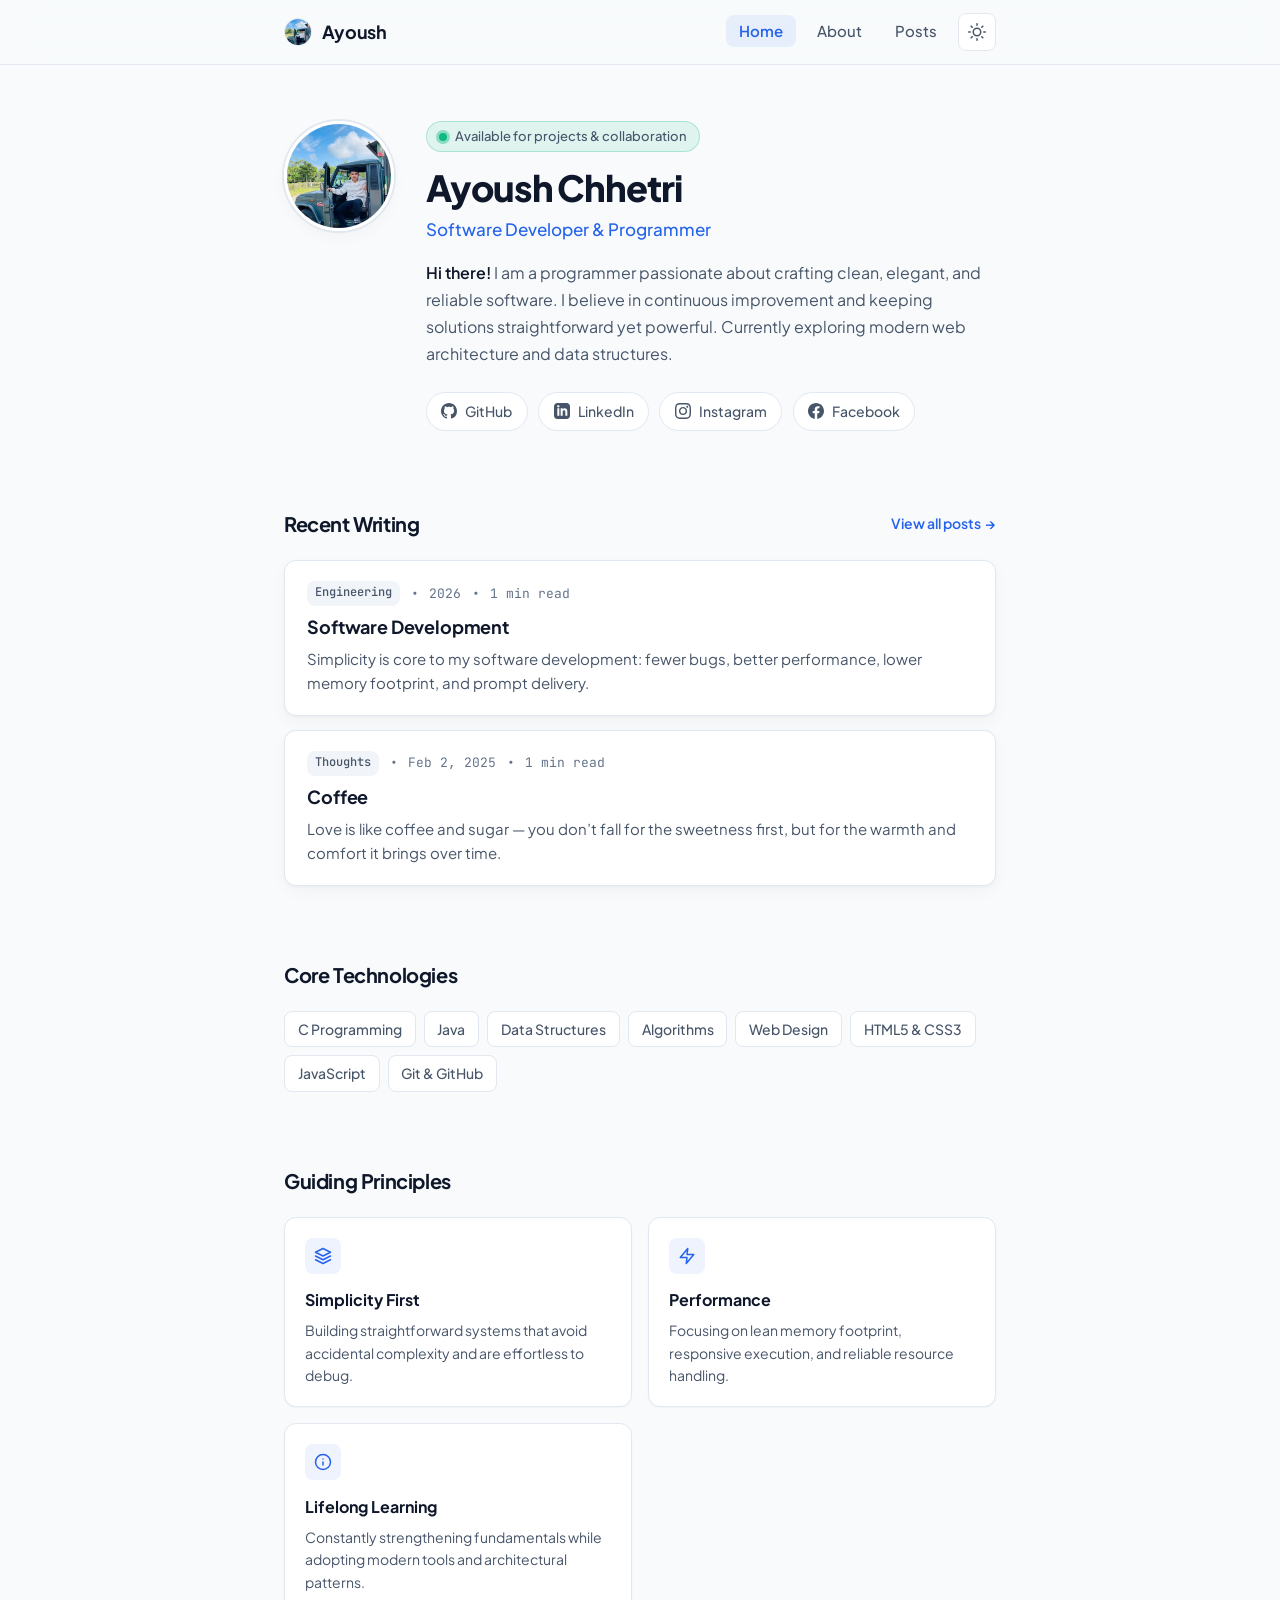
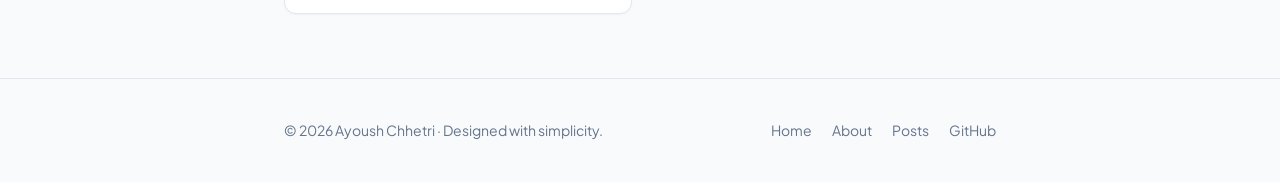
==== commit 9bed2787: "feat: add about and post pages with core styles and theme support" ====
--- a/index.html
+++ b/index.html
@@ -1,517 +1,264 @@
 <!DOCTYPE html>
-<html lang="en" dir="ltr" class="scroll-smooth" data-default-appearance="dark"
-  data-auto-appearance="true"><head>
-	<meta name="generator" content="Hugo 0.134.2">
+<html lang="en">
+<head>
   <meta charset="utf-8" />
-  
-  <meta http-equiv="content-language" content="en" />
-  
   <meta name="viewport" content="width=device-width, initial-scale=1.0" />
   <meta http-equiv="X-UA-Compatible" content="ie=edge" />
-  
-  <title>Aayoush Chhetri</title>
-  <meta name="title" content="Aayoush Chhetri" />
+
+  <title>Ayoush Chhetri — Software Developer & Programmer</title>
+  <meta name="title" content="Ayoush Chhetri — Software Developer & Programmer" />
+  <meta name="description" content="Personal website and portfolio of Ayoush Chhetri. Programmer focused on crafting elegant, efficient code, and continuous learning." />
+  <meta name="author" content="Ayoush Chhetri" />
   <link rel="canonical" href="https://ayoushchhetri.com.np" />
-  <link rel="alternate" type="application/rss+xml" href="/index.xml" title="ayoush" />
-  <link rel="alternate" type="application/json" href="/index.json" title="Ayoush" />
-   <link type="text/css" rel="stylesheet" href="/css/main.bundle.min.1c9cd0d1ebaf117272b5c4f6bd49878475cb210d5e0da4f061632d779f5bb46851881c187e6e634dba5071c4e3d80e7d5cec1dd80443b2fa68acd358f9eda881.css"
-    integrity="sha512-HJzQ0euvEXJytcT2vUmHhHXLIQ1eDaTwYWMtd59btGhRiBwYfm5jTbpQccTj2A59XOwd2ARDsvporNNY&#43;e2ogQ==" />
-  
-    <script type="text/javascript" src="/js/appearance.min.516a16745bea5a9bd011138d254cc0fd3973cd55ce6e15f3dec763e7c7c2c7448f8fe7b54cca811cb821b0c7e12cd161caace1dd794ac3d34d40937cbcc9ee12.js"
-    integrity="sha512-UWoWdFvqWpvQERONJUzA/TlzzVXObhXz3sdj58fCx0SPj&#43;e1TMqBHLghsMfhLNFhyqzh3XlKw9NNQJN8vMnuEg=="></script>
-  
-   <script defer type="text/javascript" id="script-bundle" src="/js/main.bundle.min.c178288131a2f1ad46910438db47ac5f7e1c48cf949e49f6dc3310c8ec9660e23fe505805eba4e2e73711335808500360d773a2b64322feb35df52856edca286.js"
-    integrity="sha512-wXgogTGi8a1GkQQ420esX34cSM&#43;Unkn23DMQyOyWYOI/5QWAXrpOLnNxEzWAhQA2DXc6K2QyL&#43;s131KFbtyihg==" data-copy="" data-copied=""></script>
-  
-   <script src="/lib/zoom/zoom.min.37d2094687372da3f7343a221a470f6b8806f7891aa46a5a03966af7f0ebd38b9fe536cb154e6ad28f006d184b294525a7c4054b6bbb4be62d8b453b42db99bd.js" integrity="sha512-N9IJRoc3LaP3NDoiGkcPa4gG94kapGpaA5Zq9/Dr04uf5TbLFU5q0o8AbRhLKUUlp8QFS2u7S&#43;Yti0U7QtuZvQ=="></script>
-  
-  
-  
-  <link rel="apple-touch-icon" sizes="180x180" href="/apple-touch-icon.png" />
-  <link rel="icon" type="image/png" sizes="32x32" href="/favicon-32x32.png" />
-  <link rel="icon" type="image/png" sizes="16x16" href="/favicon-16x16.png" />
-  <link rel="manifest" href="/site.webmanifest" />
-   
-  <meta property="og:url" content="https://ayoushchhetri.com.np">
-  <meta property="og:site_name" content="Aayoush Chhetri">
-  <meta property="og:title" content="Aayoush Chhetri">
-  <meta property="og:locale" content="en">
-  <meta property="og:type" content="website">
-
-  
-  <meta name="twitter:card" content="summary">
-  <meta name="twitter:title" content="Aayoush Chhetri">
-
-  
-  <script type="application/ld+json">
-  {
-    "@context": "https://schema.org",
-    "@type": "WebSite",
-    "@id": "https:\/\/ayoushchhetri.com.np\/",
-    "name": "Aayoush Chhetri",
-    
-    "inLanguage": "en",
-    "url": "https:\/\/ayoushchhetri.com.np\/",
-    
-    "publisher" : {
-      "@type": "Person",
-      "name": "Aayoush Chhetri"
-    }
-  }
-  </script>
-
-
-  
-  
-  <meta name="author" content="Aayoush Chhetri" />
-  
-  
-  
-  <link href="https://github.com/ayoushchhetri" rel="me" />
-  
-  
-  <link href="https://instagram.com/ayoush_chhetri" rel="me" />
-  
-  
-  <link href="https://facebook.com/ayoush.chhetri" rel="me" />
-  
-  
-  
-  
-
-<script src="/lib/jquery/jquery.slim.min.b0dca576e87d7eaa5850ae4e61759c065786cdb6489d68fcc82240539eebd5da522bdb4fda085ffd245808c8fe2acb2516408eb774ef26b5f6015fc6737c0ea8.js" integrity="sha512-sNylduh9fqpYUK5OYXWcBleGzbZInWj8yCJAU57r1dpSK9tP2ghf/SRYCMj&#43;KsslFkCOt3TvJrX2AV/Gc3wOqA=="></script>
-<meta name="theme-color"/>
-  
-  
+
+  <!-- Open Graph / Facebook -->
+  <meta property="og:type" content="website" />
+  <meta property="og:url" content="https://ayoushchhetri.com.np" />
+  <meta property="og:title" content="Ayoush Chhetri — Software Developer & Programmer" />
+  <meta property="og:description" content="Programmer focused on crafting elegant, efficient code, and continuous learning." />
+  <meta property="og:image" content="img/ayoush.jpg" />
+
+  <!-- Twitter -->
+  <meta name="twitter:card" content="summary" />
+  <meta name="twitter:title" content="Ayoush Chhetri" />
+  <meta name="twitter:description" content="Programmer focused on crafting elegant, efficient code." />
+
+  <!-- Favicons -->
+  <link rel="apple-touch-icon" sizes="180x180" href="apple-touch-icon.png" />
+  <link rel="icon" type="image/png" sizes="32x32" href="favicon-32x32.png" />
+  <link rel="icon" type="image/png" sizes="16x16" href="favicon-16x16.png" />
+  <link rel="icon" type="image/x-icon" href="favicon.ico" />
+
+  <!-- Stylesheets -->
+  <link rel="stylesheet" href="css/style.css" />
+
+  <!-- Theme Script (Inline head execution prevents theme flash) -->
+  <script src="js/theme.js"></script>
 </head>
-<body
-  class="flex flex-col h-screen px-6 m-auto text-lg leading-7 max-w-7xl bg-neutral text-neutral-900 dark:bg-neutral-800 dark:text-neutral sm:px-14 md:px-24 lg:px-32 scrollbar-thin scrollbar-track-neutral-200 scrollbar-thumb-neutral-400 dark:scrollbar-track-neutral-800 dark:scrollbar-thumb-neutral-600">
-  <div id="the-top" class="absolute flex self-center">
-    <a class="px-3 py-1 text-sm -translate-y-8 rounded-b-lg bg-primary-200 focus:translate-y-0 dark:bg-neutral-600"
-      href="#main-content"><span
-        class="font-bold text-primary-600 ltr:pr-2 rtl:pl-2 dark:text-primary-400">&darr;</span>Skip to main content</a>
-  </div>
-  
-  
-  <div style="padding-left:0;padding-right:0;padding-top:2px;padding-bottom:3px"
-    class="main-menu flex items-center justify-between px-4 py-6 sm:px-6 md:justify-start gap-x-3">
-    
-    <div class="flex flex-1 items-center justify-between">
-        <nav class="flex space-x-3">
-
-            
-            <a href="/" class="text-base font-medium text-gray-500 hover:text-gray-900">Ayoush</a>
-            
-
+<body>
+
+  <!-- Navigation -->
+  <header class="navbar">
+    <div class="container nav-inner">
+      <a href="index.html" class="nav-brand" aria-label="Ayoush Chhetri Home">
+        <img src="img/ayoush.jpg" alt="Ayoush Chhetri" class="nav-brand-avatar" />
+        <span>Ayoush</span>
+      </a>
+
+      <div class="nav-actions">
+        <nav>
+          <ul class="nav-links">
+            <li><a href="index.html" class="nav-link active">Home</a></li>
+            <li><a href="about/index.html" class="nav-link">About</a></li>
+            <li><a href="post/index.html" class="nav-link">Posts</a></li>
+          </ul>
         </nav>
-        <nav class="hidden md:flex items-center gap-x-5 md:ml-12 h-12">
-
-            
-            
-            
-  <a href="/about/"  class="flex items-center text-gray-500 hover:text-primary-600 dark:hover:text-primary-400">
-    
-    <p class="text-base font-medium" title="">
-        About
-    </p>
-</a>
-
-
-
-            
-            
-  <a href="/post/"  class="flex items-center text-gray-500 hover:text-primary-600 dark:hover:text-primary-400">
-    
-    <p class="text-base font-medium" title="">
-        Post
-    </p>
-</a>
-
-
-
-            
-            
-
-            
-
-
-            
-            <button id="search-button" aria-label="Search" class="text-base hover:text-primary-600 dark:hover:text-primary-400"
-                title="">
-                
-
-  <span class="relative block icon">
-    <svg aria-hidden="true" focusable="false" data-prefix="fas" data-icon="search" class="svg-inline--fa fa-search fa-w-16" role="img" xmlns="http://www.w3.org/2000/svg" viewBox="0 0 512 512"><path fill="currentColor" d="M505 442.7L405.3 343c-4.5-4.5-10.6-7-17-7H372c27.6-35.3 44-79.7 44-128C416 93.1 322.9 0 208 0S0 93.1 0 208s93.1 208 208 208c48.3 0 92.7-16.4 128-44v16.3c0 6.4 2.5 12.5 7 17l99.7 99.7c9.4 9.4 24.6 9.4 33.9 0l28.3-28.3c9.4-9.4 9.4-24.6.1-34zM208 336c-70.7 0-128-57.2-128-128 0-70.7 57.2-128 128-128 70.7 0 128 57.2 128 128 0 70.7-57.2 128-128 128z"/></svg>
-
-  </span>
-
-
-            </button>
-            
-
-
-            
-            
-            <div
-                class=" flex items-center">
-                <button id="appearance-switcher" aria-label="Dark mode switcher" type="button" class="text-base hover:text-primary-600 dark:hover:text-primary-400">
-                    <div class="flex items-center justify-center dark:hidden">
-                        
-
-  <span class="relative block icon">
-    <svg xmlns="http://www.w3.org/2000/svg" viewBox="0 0 512 512"><path fill="currentColor" d="M32 256c0-123.8 100.3-224 223.8-224c11.36 0 29.7 1.668 40.9 3.746c9.616 1.777 11.75 14.63 3.279 19.44C245 86.5 211.2 144.6 211.2 207.8c0 109.7 99.71 193 208.3 172.3c9.561-1.805 16.28 9.324 10.11 16.95C387.9 448.6 324.8 480 255.8 480C132.1 480 32 379.6 32 256z"/></svg>
-
-  </span>
-
-
-                    </div>
-                    <div class="items-center justify-center hidden dark:flex">
-                        
-
-  <span class="relative block icon">
-    <svg xmlns="http://www.w3.org/2000/svg" viewBox="0 0 512 512"><path fill="currentColor" d="M256 159.1c-53.02 0-95.1 42.98-95.1 95.1S202.1 351.1 256 351.1s95.1-42.98 95.1-95.1S309 159.1 256 159.1zM509.3 347L446.1 255.1l63.15-91.01c6.332-9.125 1.104-21.74-9.826-23.72l-109-19.7l-19.7-109c-1.975-10.93-14.59-16.16-23.72-9.824L256 65.89L164.1 2.736c-9.125-6.332-21.74-1.107-23.72 9.824L121.6 121.6L12.56 141.3C1.633 143.2-3.596 155.9 2.736 164.1L65.89 256l-63.15 91.01c-6.332 9.125-1.105 21.74 9.824 23.72l109 19.7l19.7 109c1.975 10.93 14.59 16.16 23.72 9.824L256 446.1l91.01 63.15c9.127 6.334 21.75 1.107 23.72-9.822l19.7-109l109-19.7C510.4 368.8 515.6 356.1 509.3 347zM256 383.1c-70.69 0-127.1-57.31-127.1-127.1c0-70.69 57.31-127.1 127.1-127.1s127.1 57.3 127.1 127.1C383.1 326.7 326.7 383.1 256 383.1z"/></svg>
-
-  </span>
-
-
-                    </div>
-                </button>
-            </div>
-            
-
-        </nav>
-        <div class="flex md:hidden items-center gap-x-5 md:ml-12 h-12">
-
-            <span></span>
-
-            
-
-
-            
-            <button id="search-button-mobile" aria-label="Search" class="text-base hover:text-primary-600 dark:hover:text-primary-400"
-                title="">
-                
-
-  <span class="relative block icon">
-    <svg aria-hidden="true" focusable="false" data-prefix="fas" data-icon="search" class="svg-inline--fa fa-search fa-w-16" role="img" xmlns="http://www.w3.org/2000/svg" viewBox="0 0 512 512"><path fill="currentColor" d="M505 442.7L405.3 343c-4.5-4.5-10.6-7-17-7H372c27.6-35.3 44-79.7 44-128C416 93.1 322.9 0 208 0S0 93.1 0 208s93.1 208 208 208c48.3 0 92.7-16.4 128-44v16.3c0 6.4 2.5 12.5 7 17l99.7 99.7c9.4 9.4 24.6 9.4 33.9 0l28.3-28.3c9.4-9.4 9.4-24.6.1-34zM208 336c-70.7 0-128-57.2-128-128 0-70.7 57.2-128 128-128 70.7 0 128 57.2 128 128 0 70.7-57.2 128-128 128z"/></svg>
-
-  </span>
-
-
-            </button>
-            
-
-            
-            
-            <button id="appearance-switcher-mobile" aria-label="Dark mode switcher" type="button" class="text-base hover:text-primary-600 dark:hover:text-primary-400 ltr:mr-1 rtl:ml-1">
-                <div class="flex items-center justify-center dark:hidden">
-                    
-
-  <span class="relative block icon">
-    <svg xmlns="http://www.w3.org/2000/svg" viewBox="0 0 512 512"><path fill="currentColor" d="M32 256c0-123.8 100.3-224 223.8-224c11.36 0 29.7 1.668 40.9 3.746c9.616 1.777 11.75 14.63 3.279 19.44C245 86.5 211.2 144.6 211.2 207.8c0 109.7 99.71 193 208.3 172.3c9.561-1.805 16.28 9.324 10.11 16.95C387.9 448.6 324.8 480 255.8 480C132.1 480 32 379.6 32 256z"/></svg>
-
-  </span>
-
-
-                </div>
-                <div class="items-center justify-center hidden dark:flex">
-                    
-
-  <span class="relative block icon">
-    <svg xmlns="http://www.w3.org/2000/svg" viewBox="0 0 512 512"><path fill="currentColor" d="M256 159.1c-53.02 0-95.1 42.98-95.1 95.1S202.1 351.1 256 351.1s95.1-42.98 95.1-95.1S309 159.1 256 159.1zM509.3 347L446.1 255.1l63.15-91.01c6.332-9.125 1.104-21.74-9.826-23.72l-109-19.7l-19.7-109c-1.975-10.93-14.59-16.16-23.72-9.824L256 65.89L164.1 2.736c-9.125-6.332-21.74-1.107-23.72 9.824L121.6 121.6L12.56 141.3C1.633 143.2-3.596 155.9 2.736 164.1L65.89 256l-63.15 91.01c-6.332 9.125-1.105 21.74 9.824 23.72l109 19.7l19.7 109c1.975 10.93 14.59 16.16 23.72 9.824L256 446.1l91.01 63.15c9.127 6.334 21.75 1.107 23.72-9.822l19.7-109l109-19.7C510.4 368.8 515.6 356.1 509.3 347zM256 383.1c-70.69 0-127.1-57.31-127.1-127.1c0-70.69 57.31-127.1 127.1-127.1s127.1 57.3 127.1 127.1C383.1 326.7 326.7 383.1 256 383.1z"/></svg>
-
-  </span>
-
-
-                </div>
-            </button>
-            
-
-        </div>
-    </div>
-    <div class="-my-2 md:hidden">
-
-        <label id="menu-button" class="block">
-            
-            <div class="cursor-pointer hover:text-primary-600 dark:hover:text-primary-400">
-                
-
-  <span class="relative block icon">
-    <svg xmlns="http://www.w3.org/2000/svg" viewBox="0 0 448 512"><path fill="currentColor" d="M0 96C0 78.33 14.33 64 32 64H416C433.7 64 448 78.33 448 96C448 113.7 433.7 128 416 128H32C14.33 128 0 113.7 0 96zM0 256C0 238.3 14.33 224 32 224H416C433.7 224 448 238.3 448 256C448 273.7 433.7 288 416 288H32C14.33 288 0 273.7 0 256zM416 448H32C14.33 448 0 433.7 0 416C0 398.3 14.33 384 32 384H416C433.7 384 448 398.3 448 416C448 433.7 433.7 448 416 448z"/></svg>
-
-  </span>
-
-
-            </div>
-            <div id="menu-wrapper" style="padding-top:5px;"
-                class="fixed inset-0 z-30 invisible w-screen h-screen m-0 overflow-auto transition-opacity opacity-0 cursor-default bg-neutral-100/50 backdrop-blur-sm dark:bg-neutral-900/50">
-                <ul
-                    class="flex space-y-2 mt-3 flex-col items-end w-full px-6 py-6 mx-auto overflow-visible list-none ltr:text-right rtl:text-left max-w-7xl">
-
-                    <li id="menu-close-button">
-                        <span
-                            class="cursor-pointer inline-block align-text-bottom hover:text-primary-600 dark:hover:text-primary-400">
-
-  <span class="relative block icon">
-    <svg xmlns="http://www.w3.org/2000/svg" viewBox="0 0 320 512"><path fill="currentColor" d="M310.6 361.4c12.5 12.5 12.5 32.75 0 45.25C304.4 412.9 296.2 416 288 416s-16.38-3.125-22.62-9.375L160 301.3L54.63 406.6C48.38 412.9 40.19 416 32 416S15.63 412.9 9.375 406.6c-12.5-12.5-12.5-32.75 0-45.25l105.4-105.4L9.375 150.6c-12.5-12.5-12.5-32.75 0-45.25s32.75-12.5 45.25 0L160 210.8l105.4-105.4c12.5-12.5 32.75-12.5 45.25 0s12.5 32.75 0 45.25l-105.4 105.4L310.6 361.4z"/></svg>
-
-  </span>
-
-</span>
-                    </li>
-
-                    
-
-                    
-  <li class="mt-1">
-    <a href="/about/"  class="flex items-center text-gray-500 hover:text-primary-600 dark:hover:text-primary-400">
-        
-        <p class="text-bg font-bg" title="">
-            About
-        </p>
-    </a>
-</li>
-
-
-
-
-                    
-
-                    
-  <li class="mt-1">
-    <a href="/post/"  class="flex items-center text-gray-500 hover:text-primary-600 dark:hover:text-primary-400">
-        
-        <p class="text-bg font-bg" title="">
-            Post
-        </p>
-    </a>
-</li>
-
-
-
-
-                    
-
-                </ul>
-                
-                
-
-            </div>
-        </label>
-    </div>
-</div>
-
-
-
-
-
-  
-  <div class="relative flex flex-col grow">
-    <main id="main-content" class="grow">
-      
-  
-  
-    
-<article class="
-    h-full
-   flex flex-col items-center justify-center text-center">
-  <header class="relative px-1 py-1 flex flex-col items-center mb-3">
-    
-      
-      
-        
-      
-      
-        
-          
-        
-        <img class="mb-2 rounded-full h-36 w-36" width="144" height="144" alt="Susma Tandan"
-          src="/img/ayoush.jpg" />
-      
-    
-    <h1 class="text-4xl font-extrabold">
-      Ayoush Chhetri
-    </h1>
-    
-    <div class="mt-1 text-2xl">
-      
-  <div class="flex flex-wrap text-neutral-400 dark:text-neutral-500">
-    
-      
-        <a
-          class="px-1 hover:text-primary-700 dark:hover:text-primary-400"
-          href="https://github.com/bwit25daoh-bit"
-          target="_blank"
-          aria-label="Github"
-          rel="me noopener noreferrer"
-          ><span class="inline-block align-text-bottom">
-
-  <span class="relative block icon">
-    <svg xmlns="http://www.w3.org/2000/svg" viewBox="0 0 496 512"><path fill="currentColor" d="M165.9 397.4c0 2-2.3 3.6-5.2 3.6-3.3.3-5.6-1.3-5.6-3.6 0-2 2.3-3.6 5.2-3.6 3-.3 5.6 1.3 5.6 3.6zm-31.1-4.5c-.7 2 1.3 4.3 4.3 4.9 2.6 1 5.6 0 6.2-2s-1.3-4.3-4.3-5.2c-2.6-.7-5.5.3-6.2 2.3zm44.2-1.7c-2.9.7-4.9 2.6-4.6 4.9.3 2 2.9 3.3 5.9 2.6 2.9-.7 4.9-2.6 4.6-4.6-.3-1.9-3-3.2-5.9-2.9zM244.8 8C106.1 8 0 113.3 0 252c0 110.9 69.8 205.8 169.5 239.2 12.8 2.3 17.3-5.6 17.3-12.1 0-6.2-.3-40.4-.3-61.4 0 0-70 15-84.7-29.8 0 0-11.4-29.1-27.8-36.6 0 0-22.9-15.7 1.6-15.4 0 0 24.9 2 38.6 25.8 21.9 38.6 58.6 27.5 72.9 20.9 2.3-16 8.8-27.1 16-33.7-55.9-6.2-112.3-14.3-112.3-110.5 0-27.5 7.6-41.3 23.6-58.9-2.6-6.5-11.1-33.3 2.6-67.9 20.9-6.5 69 27 69 27 20-5.6 41.5-8.5 62.8-8.5s42.8 2.9 62.8 8.5c0 0 48.1-33.6 69-27 13.7 34.7 5.2 61.4 2.6 67.9 16 17.7 25.8 31.5 25.8 58.9 0 96.5-58.9 104.2-114.8 110.5 9.2 7.9 17 22.9 17 46.4 0 33.7-.3 75.4-.3 83.6 0 6.5 4.6 14.4 17.3 12.1C428.2 457.8 496 362.9 496 252 496 113.3 383.5 8 244.8 8zM97.2 352.9c-1.3 1-1 3.3.7 5.2 1.6 1.6 3.9 2.3 5.2 1 1.3-1 1-3.3-.7-5.2-1.6-1.6-3.9-2.3-5.2-1zm-10.8-8.1c-.7 1.3.3 2.9 2.3 3.9 1.6 1 3.6.7 4.3-.7.7-1.3-.3-2.9-2.3-3.9-2-.6-3.6-.3-4.3.7zm32.4 35.6c-1.6 1.3-1 4.3 1.3 6.2 2.3 2.3 5.2 2.6 6.5 1 1.3-1.3.7-4.3-1.3-6.2-2.2-2.3-5.2-2.6-6.5-1zm-11.4-14.7c-1.6 1-1.6 3.6 0 5.9 1.6 2.3 4.3 3.3 5.6 2.3 1.6-1.3 1.6-3.9 0-6.2-1.4-2.3-4-3.3-5.6-2z"/></svg>
-
-  </span>
-
-</span></a
-        >
-      
-    
-      
-        <a
-          class="px-1 hover:text-primary-700 dark:hover:text-primary-400"
-          href="https://instagram.com/aayush_chettri_f?igsh=Z2xnaGVqNm93NjB4"
-          target="_blank"
-          aria-label="Instagram"
-          rel="me noopener noreferrer"
-          ><span class="inline-block align-text-bottom">
-
-  <span class="relative block icon">
-    <svg xmlns="http://www.w3.org/2000/svg" viewBox="0 0 448 512"><path fill="currentColor" d="M224.1 141c-63.6 0-114.9 51.3-114.9 114.9s51.3 114.9 114.9 114.9S339 319.5 339 255.9 287.7 141 224.1 141zm0 189.6c-41.1 0-74.7-33.5-74.7-74.7s33.5-74.7 74.7-74.7 74.7 33.5 74.7 74.7-33.6 74.7-74.7 74.7zm146.4-194.3c0 14.9-12 26.8-26.8 26.8-14.9 0-26.8-12-26.8-26.8s12-26.8 26.8-26.8 26.8 12 26.8 26.8zm76.1 27.2c-1.7-35.9-9.9-67.7-36.2-93.9-26.2-26.2-58-34.4-93.9-36.2-37-2.1-147.9-2.1-184.9 0-35.8 1.7-67.6 9.9-93.9 36.1s-34.4 58-36.2 93.9c-2.1 37-2.1 147.9 0 184.9 1.7 35.9 9.9 67.7 36.2 93.9s58 34.4 93.9 36.2c37 2.1 147.9 2.1 184.9 0 35.9-1.7 67.7-9.9 93.9-36.2 26.2-26.2 34.4-58 36.2-93.9 2.1-37 2.1-147.8 0-184.8zM398.8 388c-7.8 19.6-22.9 34.7-42.6 42.6-29.5 11.7-99.5 9-132.1 9s-102.7 2.6-132.1-9c-19.6-7.8-34.7-22.9-42.6-42.6-11.7-29.5-9-99.5-9-132.1s-2.6-102.7 9-132.1c7.8-19.6 22.9-34.7 42.6-42.6 29.5-11.7 99.5-9 132.1-9s102.7-2.6 132.1 9c19.6 7.8 34.7 22.9 42.6 42.6 11.7 29.5 9 99.5 9 132.1s2.7 102.7-9 132.1z"/></svg>
-
-  </span>
-
-</span></a
-        >
-      
-    
-      
-        <a
-          class="px-1 hover:text-primary-700 dark:hover:text-primary-400"
-          href="https://facebook.com/aayush.kshetri.131767"
-          target="_blank"
-          aria-label="Facebook"
-          rel="me noopener noreferrer"
-          ><span class="inline-block align-text-bottom">
-
-  <span class="relative block icon">
-    <svg xmlns="http://www.w3.org/2000/svg" viewBox="0 0 512 512"><path fill="currentColor" d="M504 256C504 119 393 8 256 8S8 119 8 256c0 123.78 90.69 226.38 209.25 245V327.69h-63V256h63v-54.64c0-62.15 37-96.48 93.67-96.48 27.14 0 55.52 4.84 55.52 4.84v61h-31.28c-30.8 0-40.41 19.12-40.41 38.73V256h68.78l-11 71.69h-57.78V501C413.31 482.38 504 379.78 504 256z"/></svg>
-
-  </span>
-
-</span></a
-        >
-      
-    
-  </div>
-
-
+
+        <!-- Theme Toggle -->
+        <button class="theme-btn" aria-label="Toggle light or dark theme" title="Toggle Theme">
+          <!-- Sun Icon (shown in dark mode) -->
+          <svg class="sun-icon" viewBox="0 0 24 24" fill="none" stroke="currentColor" stroke-width="2" stroke-linecap="round" stroke-linejoin="round">
+            <circle cx="12" cy="12" r="5"></circle>
+            <line x1="12" y1="1" x2="12" y2="3"></line>
+            <line x1="12" y1="21" x2="12" y2="23"></line>
+            <line x1="4.22" y1="4.22" x2="5.64" y2="5.64"></line>
+            <line x1="18.36" y1="18.36" x2="19.78" y2="19.78"></line>
+            <line x1="1" y1="12" x2="3" y2="12"></line>
+            <line x1="21" y1="12" x2="23" y2="12"></line>
+            <line x1="4.22" y1="19.78" x2="5.64" y2="18.36"></line>
+            <line x1="18.36" y1="5.64" x2="19.78" y2="4.22"></line>
+          </svg>
+          <!-- Moon Icon (shown in light mode) -->
+          <svg class="moon-icon" viewBox="0 0 24 24" fill="none" stroke="currentColor" stroke-width="2" stroke-linecap="round" stroke-linejoin="round">
+            <path d="M21 12.79A9 9 0 1 1 11.21 3 7 7 0 0 0 21 12.79z"></path>
+          </svg>
+        </button>
+
+        <!-- Mobile Menu Toggle -->
+        <button class="mobile-toggle" aria-label="Toggle navigation menu">
+          <svg viewBox="0 0 24 24" width="20" height="20" stroke="currentColor" stroke-width="2" fill="none" stroke-linecap="round" stroke-linejoin="round">
+            <line x1="3" y1="12" x2="21" y2="12"></line>
+            <line x1="3" y1="6" x2="21" y2="6"></line>
+            <line x1="3" y1="18" x2="21" y2="18"></line>
+          </svg>
+        </button>
+      </div>
     </div>
   </header>
-  <section class="prose dark:prose-invert"><p><strong>Hi!</strong></p>
-<p>I am a programmer with a passion for crafting elegant and efficient code, dedicated to continuous learning and improvement in my craft.</p>
-<p>Currently learning web designing and data structures.</p>
-</section>
-</article>
-<section>
-  
-
-
-
-</section>
-
-  
-
-      <div id="top-scroller" class="pointer-events-none absolute top-[110vh] bottom-0 w-12 ltr:right-0 rtl:left-0">
-  <a href="#the-top"
-    class="pointer-events-auto sticky top-[calc(100vh-5.5rem)] flex h-12 w-12 mb-16 items-center justify-center rounded-full bg-neutral/50 text-xl text-neutral-700 hover:text-primary-600 dark:bg-neutral-800/50 dark:text-neutral dark:hover:text-primary-400"
-    aria-label="Scroll to top" title="Scroll to top">
-    &uarr;
-  </a>
-</div>
-    </main><footer id="site-footer" class="py-10 print:hidden">
-  
-  
+
+  <!-- Main Content -->
+  <main class="container">
     
-  
-  <div class="flex items-center justify-between">
-
-    
-    
-    <p class="text-sm text-neutral-500 dark:text-neutral-400">
-      &copy;
-      2026
-      Ayoush
-    </p>
-    
-
-    
-    
-    <p class="text-xs text-neutral-500 dark:text-neutral-400">
-      
-      
-      Powered by ayoush
-    </p>
-    
-
-  </div>
-  <script>
-    
-    mediumZoom(document.querySelectorAll("img:not(.nozoom)"), {
-      margin: 24,
-      background: 'rgba(0,0,0,0.5)',
-      scrollOffset: 0,
-    })
-    
-  </script>
-  
-  
-  <script type="text/javascript" src="/js/process.min.ee03488f19c93c2efb199e2e3014ea5f3cb2ce7d45154adb3399a158cac27ca52831db249ede5bb602700ef87eb02434139de0858af1818ab0fb4182472204a4.js" integrity="sha512-7gNIjxnJPC77GZ4uMBTqXzyyzn1FFUrbM5mhWMrCfKUoMdsknt5btgJwDvh&#43;sCQ0E53ghYrxgYqw&#43;0GCRyIEpA=="></script>
-  
-  
-</footer>
-<div
-  id="search-wrapper"
-  class="invisible fixed inset-0 flex h-screen w-screen cursor-default flex-col bg-neutral-500/50 p-4 backdrop-blur-sm dark:bg-neutral-900/50 sm:p-6 md:p-[10vh] lg:p-[12vh]"
-  data-url="https://susma33.github.io/"
-  style="z-index:500"
->
-  <div
-    id="search-modal"
-    class="flex flex-col w-full max-w-3xl min-h-0 mx-auto border rounded-md shadow-lg top-20 border-neutral-200 bg-neutral dark:border-neutral-700 dark:bg-neutral-800"
-  >
-    <header class="relative z-10 flex items-center justify-between flex-none px-2">
-      <form class="flex items-center flex-auto min-w-0">
-        <div class="flex items-center justify-center w-8 h-8 text-neutral-400">
-          
-
-  <span class="relative block icon">
-    <svg aria-hidden="true" focusable="false" data-prefix="fas" data-icon="search" class="svg-inline--fa fa-search fa-w-16" role="img" xmlns="http://www.w3.org/2000/svg" viewBox="0 0 512 512"><path fill="currentColor" d="M505 442.7L405.3 343c-4.5-4.5-10.6-7-17-7H372c27.6-35.3 44-79.7 44-128C416 93.1 322.9 0 208 0S0 93.1 0 208s93.1 208 208 208c48.3 0 92.7-16.4 128-44v16.3c0 6.4 2.5 12.5 7 17l99.7 99.7c9.4 9.4 24.6 9.4 33.9 0l28.3-28.3c9.4-9.4 9.4-24.6.1-34zM208 336c-70.7 0-128-57.2-128-128 0-70.7 57.2-128 128-128 70.7 0 128 57.2 128 128 0 70.7-57.2 128-128 128z"/></svg>
-
-  </span>
-
-
-        </div>
-        <input
-          type="search"
-          id="search-query"
-          class="flex flex-auto h-12 mx-1 bg-transparent appearance-none focus:outline-dotted focus:outline-2 focus:outline-transparent"
-          placeholder="Search"
-          tabindex="0"
-        />
-      </form>
-      <button
-        id="close-search-button"
-        class="flex items-center justify-center w-8 h-8 text-neutral-700 hover:text-primary-600 dark:text-neutral dark:hover:text-primary-400"
-        title="Close (Esc)"
-      >
-        
-
-  <span class="relative block icon">
-    <svg xmlns="http://www.w3.org/2000/svg" viewBox="0 0 320 512"><path fill="currentColor" d="M310.6 361.4c12.5 12.5 12.5 32.75 0 45.25C304.4 412.9 296.2 416 288 416s-16.38-3.125-22.62-9.375L160 301.3L54.63 406.6C48.38 412.9 40.19 416 32 416S15.63 412.9 9.375 406.6c-12.5-12.5-12.5-32.75 0-45.25l105.4-105.4L9.375 150.6c-12.5-12.5-12.5-32.75 0-45.25s32.75-12.5 45.25 0L160 210.8l105.4-105.4c12.5-12.5 32.75-12.5 45.25 0s12.5 32.75 0 45.25l-105.4 105.4L310.6 361.4z"/></svg>
-
-  </span>
-
-
-      </button>
-    </header>
-    <section class="flex-auto px-2 overflow-auto">
-      <ul id="search-results">
-        
-      </ul>
-    </section>
-  </div>
-</div>
-
-  </div>
+    <!-- Hero Profile Section -->
+    <section class="hero-section">
+      <div class="hero-card">
+        <div class="hero-avatar-wrapper">
+          <img src="img/ayoush.jpg" alt="Ayoush Chhetri" class="hero-avatar" />
+        </div>
+
+        <div class="hero-details">
+          <div class="status-badge">
+            <span class="status-dot"></span>
+            <span>Available for projects & collaboration</span>
+          </div>
+
+          <h1 class="hero-name">Ayoush Chhetri</h1>
+          <p class="hero-role">Software Developer & Programmer</p>
+
+          <p class="hero-bio">
+            <strong>Hi there!</strong> I am a programmer passionate about crafting clean, elegant, and reliable software. I believe in continuous improvement and keeping solutions straightforward yet powerful. Currently exploring modern web architecture and data structures.
+          </p>
+
+          <!-- Social Links -->
+          <div class="social-links">
+            <a href="https://github.com/bwit25daoh-bit" target="_blank" rel="noopener noreferrer" class="social-btn" aria-label="GitHub Profile">
+              <svg viewBox="0 0 24 24"><path d="M12 0C5.37 0 0 5.37 0 12c0 5.31 3.435 9.795 8.205 11.385.6.105.825-.255.825-.57 0-.285-.015-1.23-.015-2.235-3.015.555-3.795-.735-4.035-1.41-.135-.345-.72-1.41-1.23-1.695-.42-.225-1.02-.78-.015-.795.945-.015 1.62.87 1.845 1.23 1.08 1.815 2.805 1.305 3.495.99.105-.78.42-1.305.765-1.605-2.67-.3-5.46-1.335-5.46-5.925 0-1.305.465-2.385 1.23-3.225-.12-.3-.54-1.53.12-3.18 0 0 1.005-.315 3.3 1.23.96-.27 1.98-.405 3-.405s2.04.135 3 .405c2.295-1.56 3.3-1.23 3.3-1.23.66 1.65.24 2.88.12 3.18.765.84 1.23 1.905 1.23 3.225 0 4.605-2.805 5.625-5.475 5.925.435.375.81 1.095.81 2.22 0 1.605-.015 2.895-.015 3.3 0 .315.225.69.825.57A12.02 12.02 0 0 0 24 12c0-6.63-5.37-12-12-12z"/></svg>
+              <span>GitHub</span>
+            </a>
+
+            <a href="https://www.linkedin.com/in/aayushchhetri" target="_blank" rel="noopener noreferrer" class="social-btn" aria-label="LinkedIn Profile">
+              <svg viewBox="0 0 24 24"><path d="M19 0h-14c-2.761 0-5 2.239-5 5v14c0 2.761 2.239 5 5 5h14c2.762 0 5-2.239 5-5v-14c0-2.761-2.238-5-5-5zm-11 19h-3v-11h3v11zm-1.5-12.268c-.966 0-1.75-.79-1.75-1.764s.784-1.764 1.75-1.764 1.75.79 1.75 1.764-.783 1.764-1.75 1.764zm13.5 12.268h-3v-5.604c0-3.368-4-3.113-4 0v5.604h-3v-11h3v1.765c1.396-2.586 7-2.777 7 2.476v6.759z"/></svg>
+              <span>LinkedIn</span>
+            </a>
+
+            <a href="https://instagram.com/aayush_chettri_f?igsh=Z2xnaGVqNm93NjB4" target="_blank" rel="noopener noreferrer" class="social-btn" aria-label="Instagram Profile">
+              <svg viewBox="0 0 24 24"><path d="M12 2.163c3.204 0 3.584.012 4.85.07 3.252.148 4.771 1.691 4.919 4.919.058 1.265.069 1.645.069 4.849 0 3.205-.012 3.584-.069 4.849-.149 3.225-1.664 4.771-4.919 4.919-1.266.058-1.644.07-4.85.07-3.204 0-3.584-.012-4.849-.07-3.26-.149-4.771-1.699-4.919-4.92-.058-1.265-.07-1.644-.07-4.849 0-3.204.013-3.583.07-4.849.149-3.227 1.664-4.771 4.919-4.919 1.266-.057 1.645-.069 4.849-.069zm0-2.163c-3.259 0-3.667.014-4.947.072-4.358.2-6.78 2.618-6.98 6.98-.059 1.281-.073 1.689-.073 4.948 0 3.259.014 3.668.072 4.948.2 4.358 2.618 6.78 6.98 6.98 1.281.058 1.689.072 4.948.072 3.259 0 3.668-.014 4.948-.072 4.354-.2 6.782-2.618 6.979-6.98.059-1.28.073-1.689.073-4.948 0-3.259-.014-3.667-.072-4.947-.196-4.354-2.617-6.78-6.979-6.98-1.281-.059-1.69-.073-4.949-.073zm0 5.838c-3.403 0-6.162 2.759-6.162 6.162s2.759 6.163 6.162 6.163 6.162-2.759 6.162-6.163c0-3.403-2.759-6.162-6.162-6.162zm0 10.162c-2.209 0-4-1.79-4-4 0-2.209 1.791-4 4-4s4 1.791 4 4c0 2.21-1.791 4-4 4zm6.406-11.845c-.796 0-1.441.645-1.441 1.44s.645 1.44 1.441 1.44c.795 0 1.439-.645 1.439-1.44s-.644-1.44-1.439-1.44z"/></svg>
+              <span>Instagram</span>
+            </a>
+
+            <a href="https://facebook.com/aayush.kshetri.131767" target="_blank" rel="noopener noreferrer" class="social-btn" aria-label="Facebook Profile">
+              <svg viewBox="0 0 24 24"><path d="M24 12.073c0-6.627-5.373-12-12-12s-12 5.373-12 12c0 5.99 4.388 10.954 10.125 11.854v-8.385H7.078v-3.47h3.047V9.43c0-3.007 1.792-4.669 4.533-4.669 1.312 0 2.686.235 2.686.235v2.953H15.83c-1.491 0-1.956.925-1.956 1.874v2.25h3.328l-.532 3.47h-2.796v8.385C19.612 23.027 24 18.062 24 12.073z"/></svg>
+              <span>Facebook</span>
+            </a>
+          </div>
+        </div>
+      </div>
+    </section>
+
+    <!-- Recent Posts Section -->
+    <section class="section-wrapper">
+      <div class="section-header">
+        <h2 class="section-title">
+          <span>Recent Writing</span>
+        </h2>
+        <a href="post/index.html" class="section-link">
+          <span>View all posts</span>
+          <span>&rarr;</span>
+        </a>
+      </div>
+
+      <div class="card-grid">
+        <!-- Post 1 -->
+        <a href="post/1-post/index.html" class="post-card">
+          <div class="post-card-meta">
+            <span class="post-card-tag">Engineering</span>
+            <span>&bull;</span>
+            <time datetime="2026-01-01">2026</time>
+            <span>&bull;</span>
+            <span>1 min read</span>
+          </div>
+          <h3 class="post-card-title">Software Development</h3>
+          <p class="post-card-excerpt">
+            Simplicity is core to my software development: fewer bugs, better performance, lower memory footprint, and prompt delivery.
+          </p>
+        </a>
+
+        <!-- Post 2 -->
+        <a href="post/2-post/index.html" class="post-card">
+          <div class="post-card-meta">
+            <span class="post-card-tag">Thoughts</span>
+            <span>&bull;</span>
+            <time datetime="2025-02-02">Feb 2, 2025</time>
+            <span>&bull;</span>
+            <span>1 min read</span>
+          </div>
+          <h3 class="post-card-title">Coffee</h3>
+          <p class="post-card-excerpt">
+            Love is like coffee and sugar — you don’t fall for the sweetness first, but for the warmth and comfort it brings over time.
+          </p>
+        </a>
+      </div>
+    </section>
+
+    <!-- Skills & Technologies -->
+    <section class="section-wrapper">
+      <div class="section-header">
+        <h2 class="section-title">
+          <span>Core Technologies</span>
+        </h2>
+      </div>
+
+      <div class="skills-wrap">
+        <span class="skill-pill">C Programming</span>
+        <span class="skill-pill">Java</span>
+        <span class="skill-pill">Data Structures</span>
+        <span class="skill-pill">Algorithms</span>
+        <span class="skill-pill">Web Design</span>
+        <span class="skill-pill">HTML5 & CSS3</span>
+        <span class="skill-pill">JavaScript</span>
+        <span class="skill-pill">Git & GitHub</span>
+      </div>
+    </section>
+
+    <!-- Philosophy -->
+    <section class="section-wrapper" style="padding-bottom: 4rem;">
+      <div class="section-header">
+        <h2 class="section-title">
+          <span>Guiding Principles</span>
+        </h2>
+      </div>
+
+      <div class="feature-grid">
+        <div class="feature-box">
+          <div class="feature-icon">
+            <svg viewBox="0 0 24 24" fill="none" stroke="currentColor" stroke-width="2" stroke-linecap="round" stroke-linejoin="round">
+              <polygon points="12 2 2 7 12 12 22 7 12 2"></polygon>
+              <polyline points="2 17 12 22 22 17"></polyline>
+              <polyline points="2 12 12 17 22 12"></polyline>
+            </svg>
+          </div>
+          <h3 class="feature-title">Simplicity First</h3>
+          <p class="feature-desc">Building straightforward systems that avoid accidental complexity and are effortless to debug.</p>
+        </div>
+
+        <div class="feature-box">
+          <div class="feature-icon">
+            <svg viewBox="0 0 24 24" fill="none" stroke="currentColor" stroke-width="2" stroke-linecap="round" stroke-linejoin="round">
+              <path d="M13 2L3 14h9l-1 8 10-12h-9l1-8z"></path>
+            </svg>
+          </div>
+          <h3 class="feature-title">Performance</h3>
+          <p class="feature-desc">Focusing on lean memory footprint, responsive execution, and reliable resource handling.</p>
+        </div>
+
+        <div class="feature-box">
+          <div class="feature-icon">
+            <svg viewBox="0 0 24 24" fill="none" stroke="currentColor" stroke-width="2" stroke-linecap="round" stroke-linejoin="round">
+              <circle cx="12" cy="12" r="10"></circle>
+              <path d="M12 16v-4"></path>
+              <path d="M12 8h.01"></path>
+            </svg>
+          </div>
+          <h3 class="feature-title">Lifelong Learning</h3>
+          <p class="feature-desc">Constantly strengthening fundamentals while adopting modern tools and architectural patterns.</p>
+        </div>
+      </div>
+    </section>
+
+  </main>
+
+  <!-- Footer -->
+  <footer class="footer">
+    <div class="container footer-inner">
+      <p>&copy; 2026 Ayoush Chhetri &middot; Designed with simplicity.</p>
+      <nav class="footer-nav">
+        <a href="index.html">Home</a>
+        <a href="about/index.html">About</a>
+        <a href="post/index.html">Posts</a>
+        <a href="https://github.com/bwit25daoh-bit" target="_blank" rel="noopener noreferrer">GitHub</a>
+      </nav>
+    </div>
+  </footer>
+
 </body>
-
 </html>
--- a/css/style.css
+++ b/css/style.css
@@ -0,0 +1,909 @@
+/* ==========================================================================
+   Ayoush Chhetri — Personal Website Design System
+   Clean, Modern, Minimalist UI with Light & Dark Theme
+   ========================================================================== */
+
+@import url('https://fonts.googleapis.com/css2?family=Plus+Jakarta+Sans:ital,wght@0,300;0,400;0,500;0,600;0,700;0,800;1,400&family=JetBrains+Mono:wght@400;500&display=swap');
+
+/* --- CSS Variables & Theme Tokens --- */
+:root {
+  --font-sans: 'Plus Jakarta Sans', -apple-system, BlinkMacSystemFont, 'Segoe UI', Roboto, sans-serif;
+  --font-mono: 'JetBrains Mono', ui-monospace, SFMono-Regular, Menlo, Monaco, Consolas, monospace;
+
+  /* Light Mode Palette */
+  --bg-page: #f8fafc;
+  --bg-card: #ffffff;
+  --bg-card-hover: #f1f5f9;
+  --bg-nav: rgba(248, 250, 252, 0.82);
+  --bg-tag: #f1f5f9;
+  --bg-tag-hover: #e2e8f0;
+  --bg-code: #f1f5f9;
+  --bg-quote: rgba(37, 99, 235, 0.04);
+
+  --border-subtle: #e2e8f0;
+  --border-card: #e2e8f0;
+  --border-focus: #3b82f6;
+
+  --text-primary: #0f172a;
+  --text-secondary: #475569;
+  --text-muted: #64748b;
+  --text-inverse: #ffffff;
+
+  --accent: #2563eb;
+  --accent-hover: #1d4ed8;
+  --accent-subtle: rgba(37, 99, 235, 0.08);
+  --accent-glow: rgba(37, 99, 235, 0.2);
+
+  --status-dot: #10b981;
+  --status-bg: rgba(16, 185, 129, 0.1);
+  --status-border: rgba(16, 185, 129, 0.25);
+
+  --shadow-sm: 0 1px 2px rgba(15, 23, 42, 0.04);
+  --shadow-card: 0 1px 3px rgba(15, 23, 42, 0.04), 0 6px 16px rgba(15, 23, 42, 0.03);
+  --shadow-hover: 0 4px 6px -1px rgba(15, 23, 42, 0.06), 0 12px 24px -2px rgba(15, 23, 42, 0.08);
+
+  --radius-sm: 8px;
+  --radius-md: 12px;
+  --radius-lg: 16px;
+  --radius-full: 9999px;
+
+  --container-max: 760px;
+  --content-max: 680px;
+
+  --transition-fast: 0.15s ease;
+  --transition-normal: 0.25s cubic-bezier(0.16, 1, 0.3, 1);
+}
+
+/* Dark Mode Tokens */
+html.dark {
+  --bg-page: #0b0f17;
+  --bg-card: #121824;
+  --bg-card-hover: #172030;
+  --bg-nav: rgba(11, 15, 23, 0.85);
+  --bg-tag: #172030;
+  --bg-tag-hover: #1e293b;
+  --bg-code: #172030;
+  --bg-quote: rgba(56, 189, 248, 0.05);
+
+  --border-subtle: #1e293b;
+  --border-card: #1e293b;
+  --border-focus: #60a5fa;
+
+  --text-primary: #f8fafc;
+  --text-secondary: #cbd5e1;
+  --text-muted: #64748b;
+  --text-inverse: #0f172a;
+
+  --accent: #60a5fa;
+  --accent-hover: #93c5fd;
+  --accent-subtle: rgba(96, 165, 250, 0.12);
+  --accent-glow: rgba(96, 165, 250, 0.25);
+
+  --status-dot: #34d399;
+  --status-bg: rgba(52, 211, 153, 0.12);
+  --status-border: rgba(52, 211, 153, 0.3);
+
+  --shadow-sm: 0 1px 2px rgba(0, 0, 0, 0.3);
+  --shadow-card: 0 1px 3px rgba(0, 0, 0, 0.3), 0 6px 16px rgba(0, 0, 0, 0.25);
+  --shadow-hover: 0 4px 6px rgba(0, 0, 0, 0.4), 0 14px 28px rgba(0, 0, 0, 0.35);
+}
+
+/* --- Base & Reset --- */
+*, *::before, *::after {
+  box-sizing: border-box;
+  margin: 0;
+  padding: 0;
+}
+
+html {
+  font-size: 16px;
+  scroll-behavior: smooth;
+  -webkit-font-smoothing: antialiased;
+  -moz-osx-font-smoothing: grayscale;
+}
+
+body {
+  font-family: var(--font-sans);
+  background-color: var(--bg-page);
+  color: var(--text-primary);
+  line-height: 1.65;
+  min-height: 100vh;
+  display: flex;
+  flex-direction: column;
+  transition: background-color var(--transition-normal), color var(--transition-normal);
+}
+
+a {
+  color: inherit;
+  text-decoration: none;
+  transition: color var(--transition-fast);
+}
+
+img {
+  max-width: 100%;
+  display: block;
+}
+
+button {
+  font-family: inherit;
+  background: none;
+  border: none;
+  cursor: pointer;
+  color: inherit;
+}
+
+/* --- Layout Container --- */
+.container {
+  width: 100%;
+  max-width: var(--container-max);
+  margin: 0 auto;
+  padding: 0 1.5rem;
+}
+
+.content-narrow {
+  max-width: var(--content-max);
+  margin: 0 auto;
+}
+
+/* --- Navigation Bar --- */
+.navbar {
+  position: sticky;
+  top: 0;
+  z-index: 50;
+  background-color: var(--bg-nav);
+  backdrop-filter: blur(14px);
+  -webkit-backdrop-filter: blur(14px);
+  border-bottom: 1px solid var(--border-subtle);
+  transition: background-color var(--transition-normal), border-color var(--transition-normal);
+}
+
+.nav-inner {
+  display: flex;
+  align-items: center;
+  justify-content: space-between;
+  height: 64px;
+}
+
+.nav-brand {
+  display: flex;
+  align-items: center;
+  gap: 0.6rem;
+  font-weight: 700;
+  font-size: 1.125rem;
+  color: var(--text-primary);
+  letter-spacing: -0.02em;
+}
+
+.nav-brand-avatar {
+  width: 28px;
+  height: 28px;
+  border-radius: var(--radius-full);
+  object-fit: cover;
+  border: 1.5px solid var(--border-subtle);
+}
+
+.nav-links {
+  display: flex;
+  align-items: center;
+  gap: 0.5rem;
+  list-style: none;
+}
+
+.nav-link {
+  font-size: 0.9375rem;
+  font-weight: 500;
+  color: var(--text-secondary);
+  padding: 0.4rem 0.8rem;
+  border-radius: var(--radius-sm);
+  transition: all var(--transition-fast);
+}
+
+.nav-link:hover,
+.nav-link.active {
+  color: var(--text-primary);
+  background-color: var(--accent-subtle);
+}
+
+.nav-link.active {
+  color: var(--accent);
+  font-weight: 600;
+}
+
+.nav-actions {
+  display: flex;
+  align-items: center;
+  gap: 0.5rem;
+}
+
+/* --- Theme Switcher Button --- */
+.theme-btn {
+  display: inline-flex;
+  align-items: center;
+  justify-content: center;
+  width: 38px;
+  height: 38px;
+  border-radius: var(--radius-sm);
+  border: 1px solid var(--border-subtle);
+  background-color: var(--bg-card);
+  color: var(--text-secondary);
+  transition: all var(--transition-fast);
+}
+
+.theme-btn:hover {
+  color: var(--accent);
+  border-color: var(--accent);
+  background-color: var(--accent-subtle);
+  transform: rotate(15deg);
+}
+
+.theme-btn svg {
+  width: 18px;
+  height: 18px;
+  transition: transform var(--transition-normal);
+}
+
+.theme-btn .moon-icon {
+  display: none;
+}
+
+html.dark .theme-btn .sun-icon {
+  display: none;
+}
+
+html.dark .theme-btn .moon-icon {
+  display: block;
+}
+
+/* Mobile Menu Toggle */
+.mobile-toggle {
+  display: none;
+  width: 38px;
+  height: 38px;
+  border-radius: var(--radius-sm);
+  border: 1px solid var(--border-subtle);
+  align-items: center;
+  justify-content: center;
+  color: var(--text-secondary);
+}
+
+@media (max-width: 640px) {
+  .mobile-toggle {
+    display: inline-flex;
+  }
+  .nav-links {
+    display: none;
+    position: absolute;
+    top: 64px;
+    left: 0;
+    right: 0;
+    background-color: var(--bg-card);
+    flex-direction: column;
+    padding: 1rem 1.5rem;
+    gap: 0.5rem;
+    border-bottom: 1px solid var(--border-subtle);
+    box-shadow: var(--shadow-card);
+  }
+  .nav-links.open {
+    display: flex;
+  }
+  .nav-link {
+    width: 100%;
+    padding: 0.6rem 0.8rem;
+  }
+}
+
+/* --- Hero Section --- */
+.hero-section {
+  padding: 3.5rem 0 2.5rem;
+}
+
+.hero-card {
+  display: flex;
+  align-items: flex-start;
+  gap: 2rem;
+}
+
+.hero-avatar-wrapper {
+  position: relative;
+  flex-shrink: 0;
+}
+
+.hero-avatar {
+  width: 110px;
+  height: 110px;
+  border-radius: var(--radius-full);
+  object-fit: cover;
+  border: 3px solid var(--bg-card);
+  box-shadow: 0 0 0 2px var(--border-subtle), var(--shadow-card);
+  transition: transform var(--transition-normal), box-shadow var(--transition-normal);
+}
+
+.hero-avatar:hover {
+  transform: scale(1.03);
+  box-shadow: 0 0 0 2px var(--accent), var(--shadow-hover);
+}
+
+.hero-details {
+  flex: 1;
+}
+
+.status-badge {
+  display: inline-flex;
+  align-items: center;
+  gap: 0.5rem;
+  padding: 0.25rem 0.75rem;
+  background-color: var(--status-bg);
+  border: 1px solid var(--status-border);
+  border-radius: var(--radius-full);
+  font-size: 0.8125rem;
+  font-weight: 500;
+  color: var(--text-secondary);
+  margin-bottom: 0.85rem;
+}
+
+.status-dot {
+  width: 8px;
+  height: 8px;
+  background-color: var(--status-dot);
+  border-radius: var(--radius-full);
+  position: relative;
+}
+
+.status-dot::after {
+  content: '';
+  position: absolute;
+  inset: -3px;
+  border-radius: var(--radius-full);
+  background-color: var(--status-dot);
+  opacity: 0.4;
+  animation: pulse 2s infinite ease-out;
+}
+
+@keyframes pulse {
+  0% { transform: scale(0.9); opacity: 0.6; }
+  100% { transform: scale(2.2); opacity: 0; }
+}
+
+.hero-name {
+  font-size: 2.25rem;
+  font-weight: 800;
+  letter-spacing: -0.03em;
+  color: var(--text-primary);
+  line-height: 1.2;
+  margin-bottom: 0.35rem;
+}
+
+.hero-role {
+  font-size: 1.0625rem;
+  font-weight: 500;
+  color: var(--accent);
+  margin-bottom: 1rem;
+}
+
+.hero-bio {
+  font-size: 1rem;
+  color: var(--text-secondary);
+  line-height: 1.7;
+  margin-bottom: 1.5rem;
+}
+
+.hero-bio strong {
+  color: var(--text-primary);
+  font-weight: 600;
+}
+
+/* --- Social Buttons --- */
+.social-links {
+  display: flex;
+  flex-wrap: wrap;
+  align-items: center;
+  gap: 0.65rem;
+}
+
+.social-btn {
+  display: inline-flex;
+  align-items: center;
+  gap: 0.5rem;
+  padding: 0.45rem 0.9rem;
+  background-color: var(--bg-card);
+  border: 1px solid var(--border-subtle);
+  border-radius: var(--radius-full);
+  font-size: 0.875rem;
+  font-weight: 500;
+  color: var(--text-secondary);
+  transition: all var(--transition-fast);
+}
+
+.social-btn:hover {
+  color: var(--accent);
+  border-color: var(--accent);
+  background-color: var(--accent-subtle);
+  transform: translateY(-2px);
+  box-shadow: var(--shadow-sm);
+}
+
+.social-btn svg {
+  width: 16px;
+  height: 16px;
+  fill: currentColor;
+}
+
+@media (max-width: 640px) {
+  .hero-card {
+    flex-direction: column;
+    align-items: center;
+    text-align: center;
+    gap: 1.25rem;
+  }
+  .hero-name {
+    font-size: 1.85rem;
+  }
+  .social-links {
+    justify-content: center;
+  }
+}
+
+/* --- Section Dividers & Headers --- */
+.section-wrapper {
+  padding: 2.25rem 0;
+}
+
+.section-header {
+  display: flex;
+  align-items: center;
+  justify-content: space-between;
+  margin-bottom: 1.25rem;
+}
+
+.section-title {
+  font-size: 1.25rem;
+  font-weight: 700;
+  color: var(--text-primary);
+  letter-spacing: -0.02em;
+  display: flex;
+  align-items: center;
+  gap: 0.5rem;
+}
+
+.section-link {
+  font-size: 0.875rem;
+  font-weight: 600;
+  color: var(--accent);
+  display: inline-flex;
+  align-items: center;
+  gap: 0.25rem;
+  transition: gap var(--transition-fast);
+}
+
+.section-link:hover {
+  gap: 0.45rem;
+  color: var(--accent-hover);
+}
+
+/* --- Cards & Grid --- */
+.card-grid {
+  display: flex;
+  flex-direction: column;
+  gap: 0.85rem;
+}
+
+.post-card {
+  display: block;
+  background-color: var(--bg-card);
+  border: 1px solid var(--border-card);
+  border-radius: var(--radius-md);
+  padding: 1.25rem 1.4rem;
+  box-shadow: var(--shadow-card);
+  transition: all var(--transition-normal);
+  position: relative;
+  overflow: hidden;
+}
+
+.post-card::before {
+  content: '';
+  position: absolute;
+  left: 0;
+  top: 0;
+  bottom: 0;
+  width: 3px;
+  background-color: var(--accent);
+  opacity: 0;
+  transition: opacity var(--transition-fast);
+}
+
+.post-card:hover {
+  transform: translateY(-2px);
+  border-color: var(--border-focus);
+  box-shadow: var(--shadow-hover);
+  background-color: var(--bg-card-hover);
+}
+
+.post-card:hover::before {
+  opacity: 1;
+}
+
+.post-card-meta {
+  display: flex;
+  align-items: center;
+  gap: 0.65rem;
+  font-size: 0.8125rem;
+  color: var(--text-muted);
+  font-family: var(--font-mono);
+  margin-bottom: 0.4rem;
+}
+
+.post-card-tag {
+  display: inline-block;
+  padding: 0.15rem 0.5rem;
+  border-radius: var(--radius-sm);
+  background-color: var(--bg-tag);
+  color: var(--text-secondary);
+  font-size: 0.75rem;
+  font-weight: 500;
+}
+
+.post-card-title {
+  font-size: 1.125rem;
+  font-weight: 700;
+  color: var(--text-primary);
+  margin-bottom: 0.35rem;
+  letter-spacing: -0.01em;
+  transition: color var(--transition-fast);
+}
+
+.post-card:hover .post-card-title {
+  color: var(--accent);
+}
+
+.post-card-excerpt {
+  font-size: 0.9375rem;
+  color: var(--text-secondary);
+  line-height: 1.6;
+}
+
+/* --- Skills Pills Grid --- */
+.skills-wrap {
+  display: flex;
+  flex-wrap: wrap;
+  gap: 0.5rem;
+  margin-top: 0.5rem;
+}
+
+.skill-pill {
+  display: inline-flex;
+  align-items: center;
+  gap: 0.4rem;
+  padding: 0.35rem 0.8rem;
+  background-color: var(--bg-card);
+  border: 1px solid var(--border-subtle);
+  border-radius: var(--radius-sm);
+  font-size: 0.875rem;
+  font-weight: 500;
+  color: var(--text-secondary);
+  transition: all var(--transition-fast);
+}
+
+.skill-pill:hover {
+  background-color: var(--accent-subtle);
+  border-color: var(--accent);
+  color: var(--accent);
+  transform: translateY(-1px);
+}
+
+/* --- Philosophy / Feature Grid --- */
+.feature-grid {
+  display: grid;
+  grid-template-columns: repeat(auto-fit, minmax(260px, 1fr));
+  gap: 1rem;
+  margin-top: 1rem;
+}
+
+.feature-box {
+  background-color: var(--bg-card);
+  border: 1px solid var(--border-card);
+  border-radius: var(--radius-md);
+  padding: 1.25rem;
+  box-shadow: var(--shadow-sm);
+  transition: all var(--transition-normal);
+}
+
+.feature-box:hover {
+  border-color: var(--border-focus);
+  box-shadow: var(--shadow-card);
+  transform: translateY(-2px);
+}
+
+.feature-icon {
+  width: 36px;
+  height: 36px;
+  border-radius: var(--radius-sm);
+  background-color: var(--accent-subtle);
+  color: var(--accent);
+  display: flex;
+  align-items: center;
+  justify-content: center;
+  margin-bottom: 0.85rem;
+}
+
+.feature-icon svg {
+  width: 18px;
+  height: 18px;
+}
+
+.feature-title {
+  font-size: 1rem;
+  font-weight: 700;
+  color: var(--text-primary);
+  margin-bottom: 0.35rem;
+}
+
+.feature-desc {
+  font-size: 0.875rem;
+  color: var(--text-secondary);
+  line-height: 1.6;
+}
+
+/* --- Article / Post View --- */
+.article-header {
+  padding: 2.5rem 0 1.5rem;
+  border-bottom: 1px solid var(--border-subtle);
+  margin-bottom: 2rem;
+}
+
+.back-link {
+  display: inline-flex;
+  align-items: center;
+  gap: 0.4rem;
+  font-size: 0.875rem;
+  font-weight: 600;
+  color: var(--text-muted);
+  margin-bottom: 1.25rem;
+  transition: all var(--transition-fast);
+}
+
+.back-link:hover {
+  color: var(--accent);
+  transform: translateX(-3px);
+}
+
+.article-title {
+  font-size: 2.25rem;
+  font-weight: 800;
+  letter-spacing: -0.03em;
+  color: var(--text-primary);
+  line-height: 1.25;
+  margin-bottom: 0.85rem;
+}
+
+.article-meta {
+  display: flex;
+  flex-wrap: wrap;
+  align-items: center;
+  gap: 1rem;
+  font-size: 0.875rem;
+  color: var(--text-muted);
+}
+
+.article-meta-item {
+  display: flex;
+  align-items: center;
+  gap: 0.35rem;
+}
+
+.article-body {
+  font-size: 1.0625rem;
+  color: var(--text-secondary);
+  line-height: 1.8;
+  margin-bottom: 3rem;
+}
+
+.article-body p {
+  margin-bottom: 1.4rem;
+}
+
+.article-body h2,
+.article-body h3,
+.article-body h4 {
+  color: var(--text-primary);
+  font-weight: 700;
+  letter-spacing: -0.02em;
+  margin-top: 2rem;
+  margin-bottom: 0.85rem;
+}
+
+.article-body h2 { font-size: 1.5rem; }
+.article-body h3 { font-size: 1.25rem; }
+.article-body h4 { font-size: 1.125rem; }
+
+.article-body ul,
+.article-body ol {
+  margin-bottom: 1.5rem;
+  padding-left: 1.5rem;
+}
+
+.article-body li {
+  margin-bottom: 0.5rem;
+}
+
+.article-body strong {
+  color: var(--text-primary);
+  font-weight: 600;
+}
+
+.article-body blockquote {
+  position: relative;
+  background-color: var(--bg-quote);
+  border-left: 3px solid var(--accent);
+  padding: 1.25rem 1.5rem;
+  border-radius: 0 var(--radius-md) var(--radius-md) 0;
+  margin: 1.75rem 0;
+  font-style: italic;
+  color: var(--text-primary);
+}
+
+.article-body blockquote p:last-child {
+  margin-bottom: 0;
+}
+
+.article-body a {
+  color: var(--accent);
+  text-decoration: underline;
+  text-underline-offset: 3px;
+}
+
+.article-body a:hover {
+  color: var(--accent-hover);
+}
+
+/* Author Box at Bottom of Article */
+.author-box {
+  display: flex;
+  align-items: center;
+  gap: 1.25rem;
+  padding: 1.5rem;
+  background-color: var(--bg-card);
+  border: 1px solid var(--border-card);
+  border-radius: var(--radius-md);
+  margin: 2.5rem 0 1.5rem;
+  box-shadow: var(--shadow-sm);
+}
+
+.author-box-avatar {
+  width: 64px;
+  height: 64px;
+  border-radius: var(--radius-full);
+  object-fit: cover;
+  border: 2px solid var(--border-subtle);
+  flex-shrink: 0;
+}
+
+.author-box-info {
+  flex: 1;
+}
+
+.author-box-name {
+  font-size: 1rem;
+  font-weight: 700;
+  color: var(--text-primary);
+  margin-bottom: 0.2rem;
+}
+
+.author-box-bio {
+  font-size: 0.875rem;
+  color: var(--text-secondary);
+  line-height: 1.5;
+}
+
+/* Post Pagination Controls */
+.post-pagination {
+  display: flex;
+  justify-content: space-between;
+  gap: 1rem;
+  padding-top: 1.5rem;
+  border-top: 1px solid var(--border-subtle);
+  margin-top: 1rem;
+}
+
+.post-nav-card {
+  display: flex;
+  flex-direction: column;
+  padding: 0.85rem 1rem;
+  border-radius: var(--radius-sm);
+  background-color: var(--bg-card);
+  border: 1px solid var(--border-subtle);
+  transition: all var(--transition-fast);
+  max-width: 48%;
+}
+
+.post-nav-card:hover {
+  border-color: var(--accent);
+  background-color: var(--accent-subtle);
+  transform: translateY(-2px);
+}
+
+.post-nav-label {
+  font-size: 0.75rem;
+  font-weight: 600;
+  text-transform: uppercase;
+  color: var(--text-muted);
+  letter-spacing: 0.05em;
+  margin-bottom: 0.2rem;
+}
+
+.post-nav-title {
+  font-size: 0.875rem;
+  font-weight: 600;
+  color: var(--text-primary);
+}
+
+/* --- Search Filter on Posts Page --- */
+.search-box-wrap {
+  position: relative;
+  margin-bottom: 1.5rem;
+}
+
+.search-input {
+  width: 100%;
+  padding: 0.75rem 1rem 0.75rem 2.6rem;
+  font-family: inherit;
+  font-size: 0.9375rem;
+  background-color: var(--bg-card);
+  border: 1px solid var(--border-subtle);
+  border-radius: var(--radius-md);
+  color: var(--text-primary);
+  outline: none;
+  transition: all var(--transition-fast);
+  box-shadow: var(--shadow-sm);
+}
+
+.search-input:focus {
+  border-color: var(--accent);
+  box-shadow: 0 0 0 3px var(--accent-subtle);
+}
+
+.search-icon {
+  position: absolute;
+  left: 0.85rem;
+  top: 50%;
+  transform: translateY(-50%);
+  color: var(--text-muted);
+  width: 16px;
+  height: 16px;
+  pointer-events: none;
+}
+
+/* --- Footer --- */
+.footer {
+  margin-top: auto;
+  border-top: 1px solid var(--border-subtle);
+  background-color: var(--bg-page);
+  padding: 2.5rem 0;
+  font-size: 0.875rem;
+  color: var(--text-muted);
+  transition: background-color var(--transition-normal);
+}
+
+.footer-inner {
+  display: flex;
+  align-items: center;
+  justify-content: space-between;
+  flex-wrap: wrap;
+  gap: 1rem;
+}
+
+.footer-nav {
+  display: flex;
+  align-items: center;
+  gap: 1.25rem;
+}
+
+.footer-nav a:hover {
+  color: var(--accent);
+}
+
+@media (max-width: 640px) {
+  .footer-inner {
+    flex-direction: column;
+    text-align: center;
+  }
+}
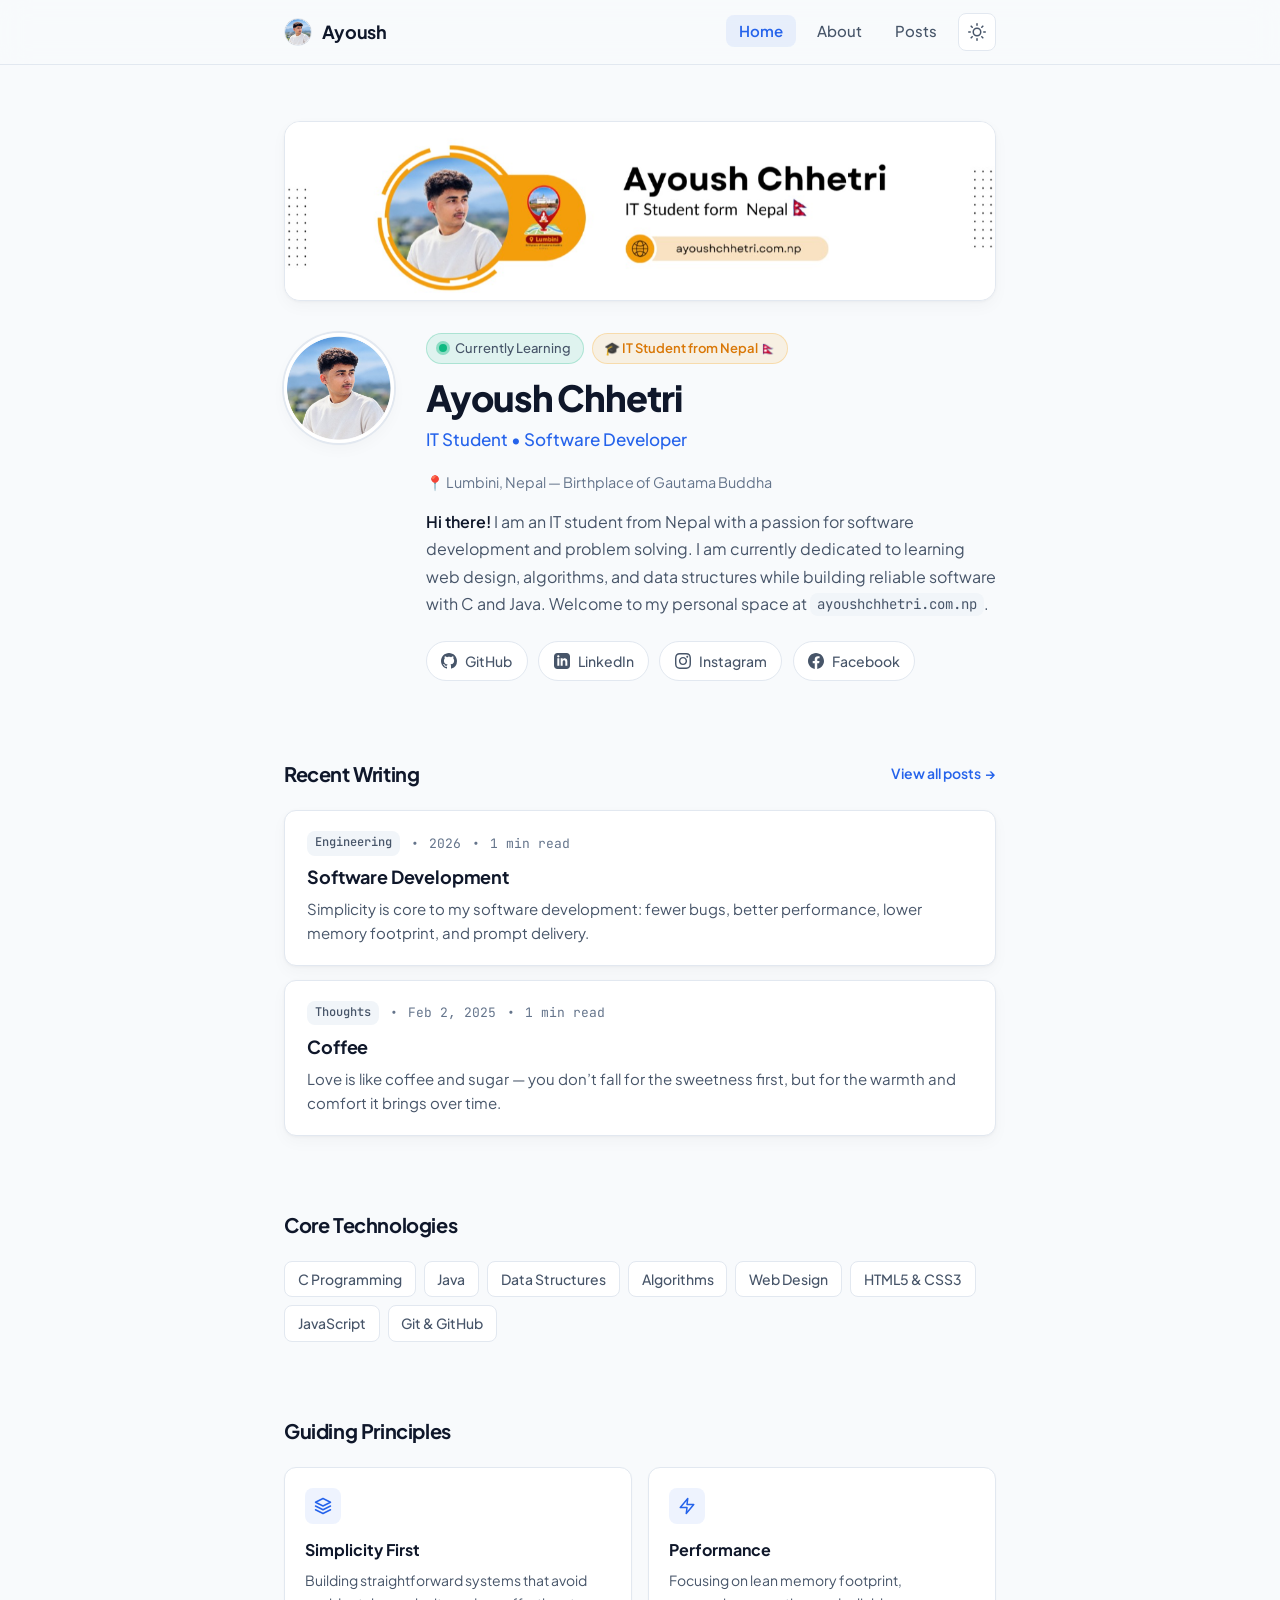
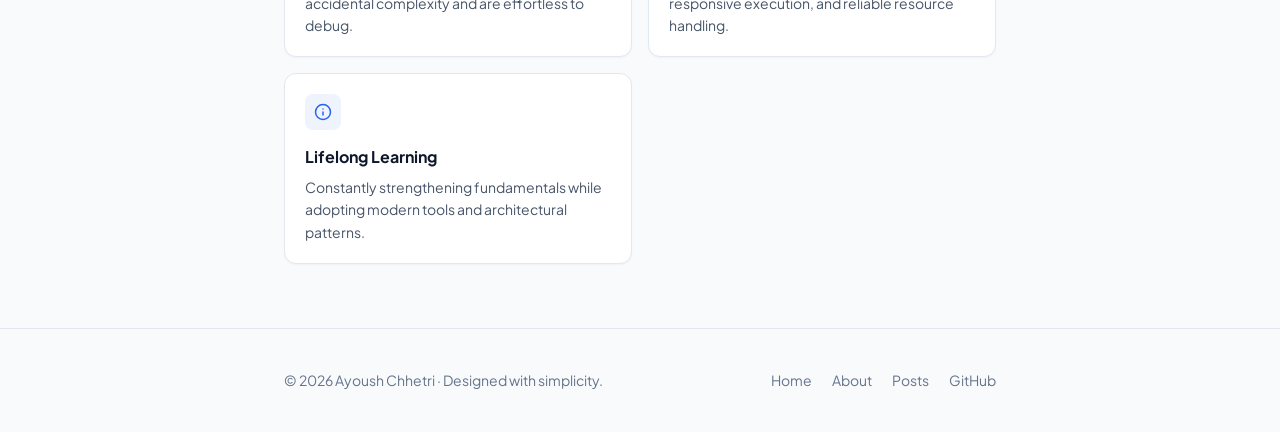
==== commit a4085b6a: "feat: add about and post pages with updated personal bio and styling" ====
--- a/index.html
+++ b/index.html
@@ -24,9 +24,10 @@
   <meta name="twitter:description" content="Programmer focused on crafting elegant, efficient code." />
 
   <!-- Favicons -->
-  <link rel="apple-touch-icon" sizes="180x180" href="apple-touch-icon.png" />
+  <link rel="icon" type="image/svg+xml" href="favicon.svg" />
   <link rel="icon" type="image/png" sizes="32x32" href="favicon-32x32.png" />
   <link rel="icon" type="image/png" sizes="16x16" href="favicon-16x16.png" />
+  <link rel="apple-touch-icon" sizes="180x180" href="apple-touch-icon.png" />
   <link rel="icon" type="image/x-icon" href="favicon.ico" />
 
   <!-- Stylesheets -->
@@ -91,22 +92,36 @@
     
     <!-- Hero Profile Section -->
     <section class="hero-section">
+      <!-- Profile Banner Card -->
+      <div class="profile-banner-container">
+        <img src="img/banner.png" alt="Ayoush Chhetri — IT Student from Nepal, Lumbini" class="profile-banner-img" />
+      </div>
+
       <div class="hero-card">
         <div class="hero-avatar-wrapper">
           <img src="img/ayoush.jpg" alt="Ayoush Chhetri" class="hero-avatar" />
         </div>
 
         <div class="hero-details">
-          <div class="status-badge">
-            <span class="status-dot"></span>
-            <span>Available for projects & collaboration</span>
+          <div style="display: flex; flex-wrap: wrap; gap: 0.5rem; align-items: center; margin-bottom: 0.75rem;">
+            <div class="status-badge" style="margin-bottom: 0;">
+              <span class="status-dot"></span>
+              <span>Currently Learning</span>
+            </div>
+            <div class="learning-badge" style="margin-bottom: 0;">
+              <span>🎓 IT Student from Nepal 🇳🇵</span>
+            </div>
           </div>
 
           <h1 class="hero-name">Ayoush Chhetri</h1>
-          <p class="hero-role">Software Developer & Programmer</p>
+          <p class="hero-role">IT Student &bull; Software Developer</p>
+          
+          <div class="profile-location">
+            <span>📍 Lumbini, Nepal &mdash; Birthplace of Gautama Buddha</span>
+          </div>
 
           <p class="hero-bio">
-            <strong>Hi there!</strong> I am a programmer passionate about crafting clean, elegant, and reliable software. I believe in continuous improvement and keeping solutions straightforward yet powerful. Currently exploring modern web architecture and data structures.
+            <strong>Hi there!</strong> I am an IT student from Nepal with a passion for software development and problem solving. I am currently dedicated to learning web design, algorithms, and data structures while building reliable software with C and Java. Welcome to my personal space at <code style="font-family: var(--font-mono); font-size: 0.875rem; background: var(--bg-tag); padding: 0.15rem 0.45rem; border-radius: var(--radius-sm);">ayoushchhetri.com.np</code>.
           </p>
 
           <!-- Social Links -->
--- a/css/style.css
+++ b/css/style.css
@@ -341,6 +341,57 @@
   margin-bottom: 0.85rem;
 }
 
+.learning-badge {
+  display: inline-flex;
+  align-items: center;
+  gap: 0.4rem;
+  padding: 0.25rem 0.7rem;
+  background-color: rgba(245, 158, 11, 0.1);
+  border: 1px solid rgba(245, 158, 11, 0.25);
+  border-radius: var(--radius-full);
+  color: #d97706;
+  font-size: 0.8125rem;
+  font-weight: 600;
+  margin-bottom: 0.85rem;
+}
+
+html.dark .learning-badge {
+  background-color: rgba(245, 158, 11, 0.15);
+  border-color: rgba(245, 158, 11, 0.35);
+  color: #fbbf24;
+}
+
+.profile-location {
+  display: inline-flex;
+  align-items: center;
+  gap: 0.4rem;
+  font-size: 0.9rem;
+  color: var(--text-muted);
+  margin-bottom: 0.85rem;
+}
+
+.profile-banner-container {
+  width: 100%;
+  border-radius: var(--radius-lg);
+  overflow: hidden;
+  margin-bottom: 2rem;
+  border: 1px solid var(--border-card);
+  box-shadow: var(--shadow-card);
+  background-color: var(--bg-card);
+  transition: all var(--transition-normal);
+}
+
+.profile-banner-container:hover {
+  border-color: var(--border-focus);
+  box-shadow: var(--shadow-hover);
+}
+
+.profile-banner-img {
+  width: 100%;
+  height: auto;
+  display: block;
+}
+
 .status-dot {
   width: 8px;
   height: 8px;
